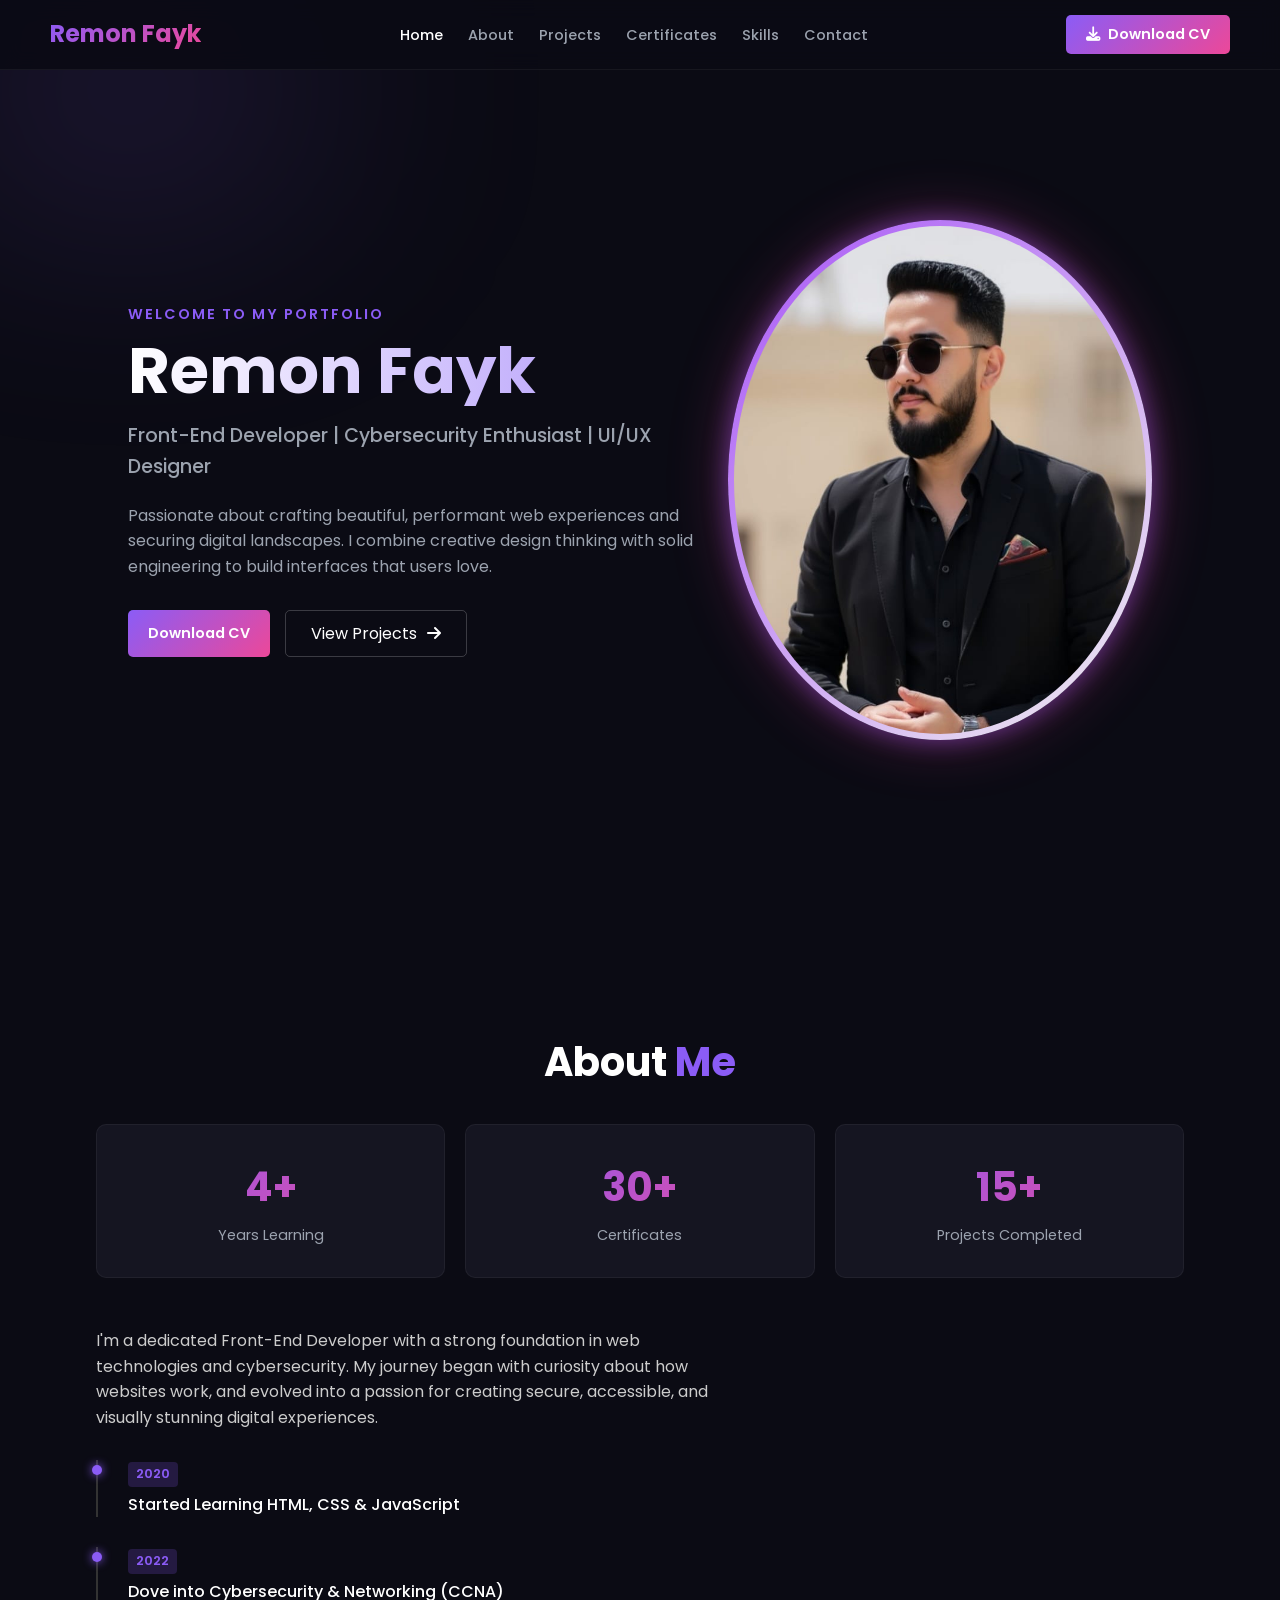
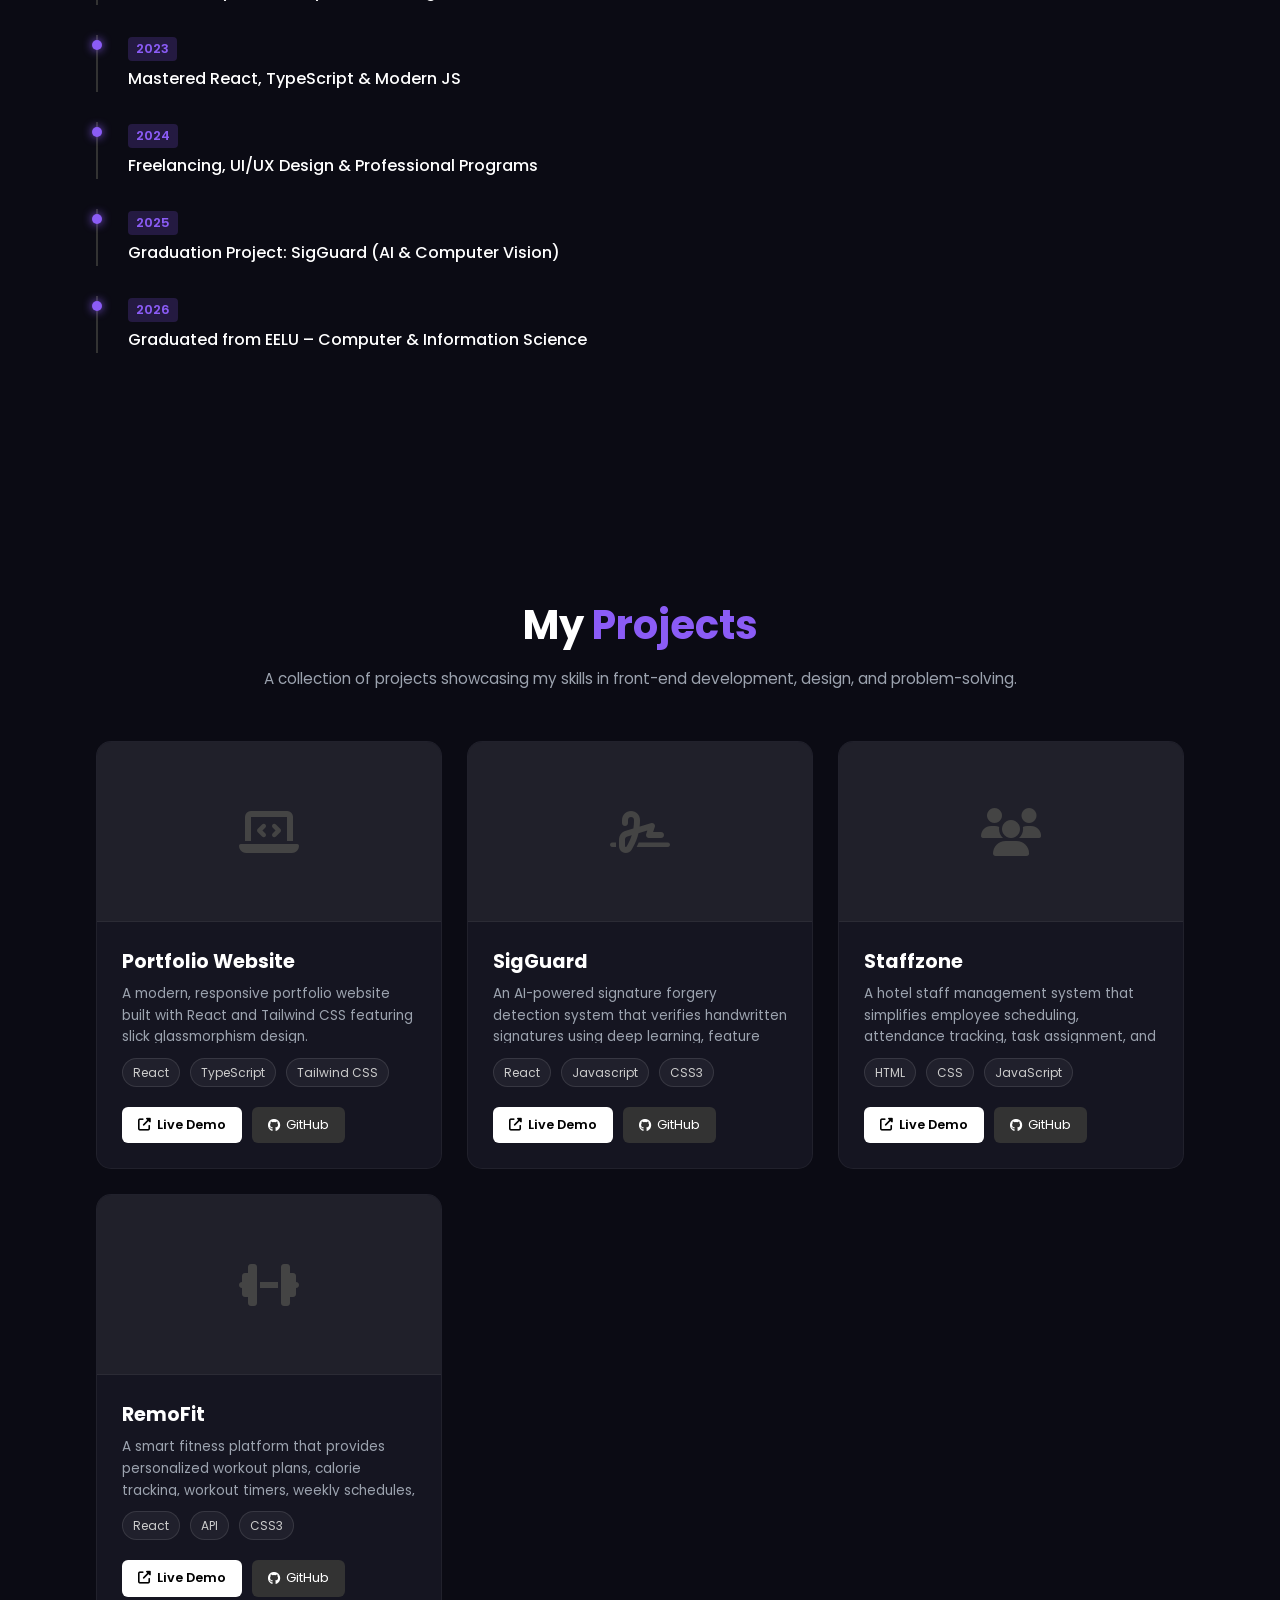
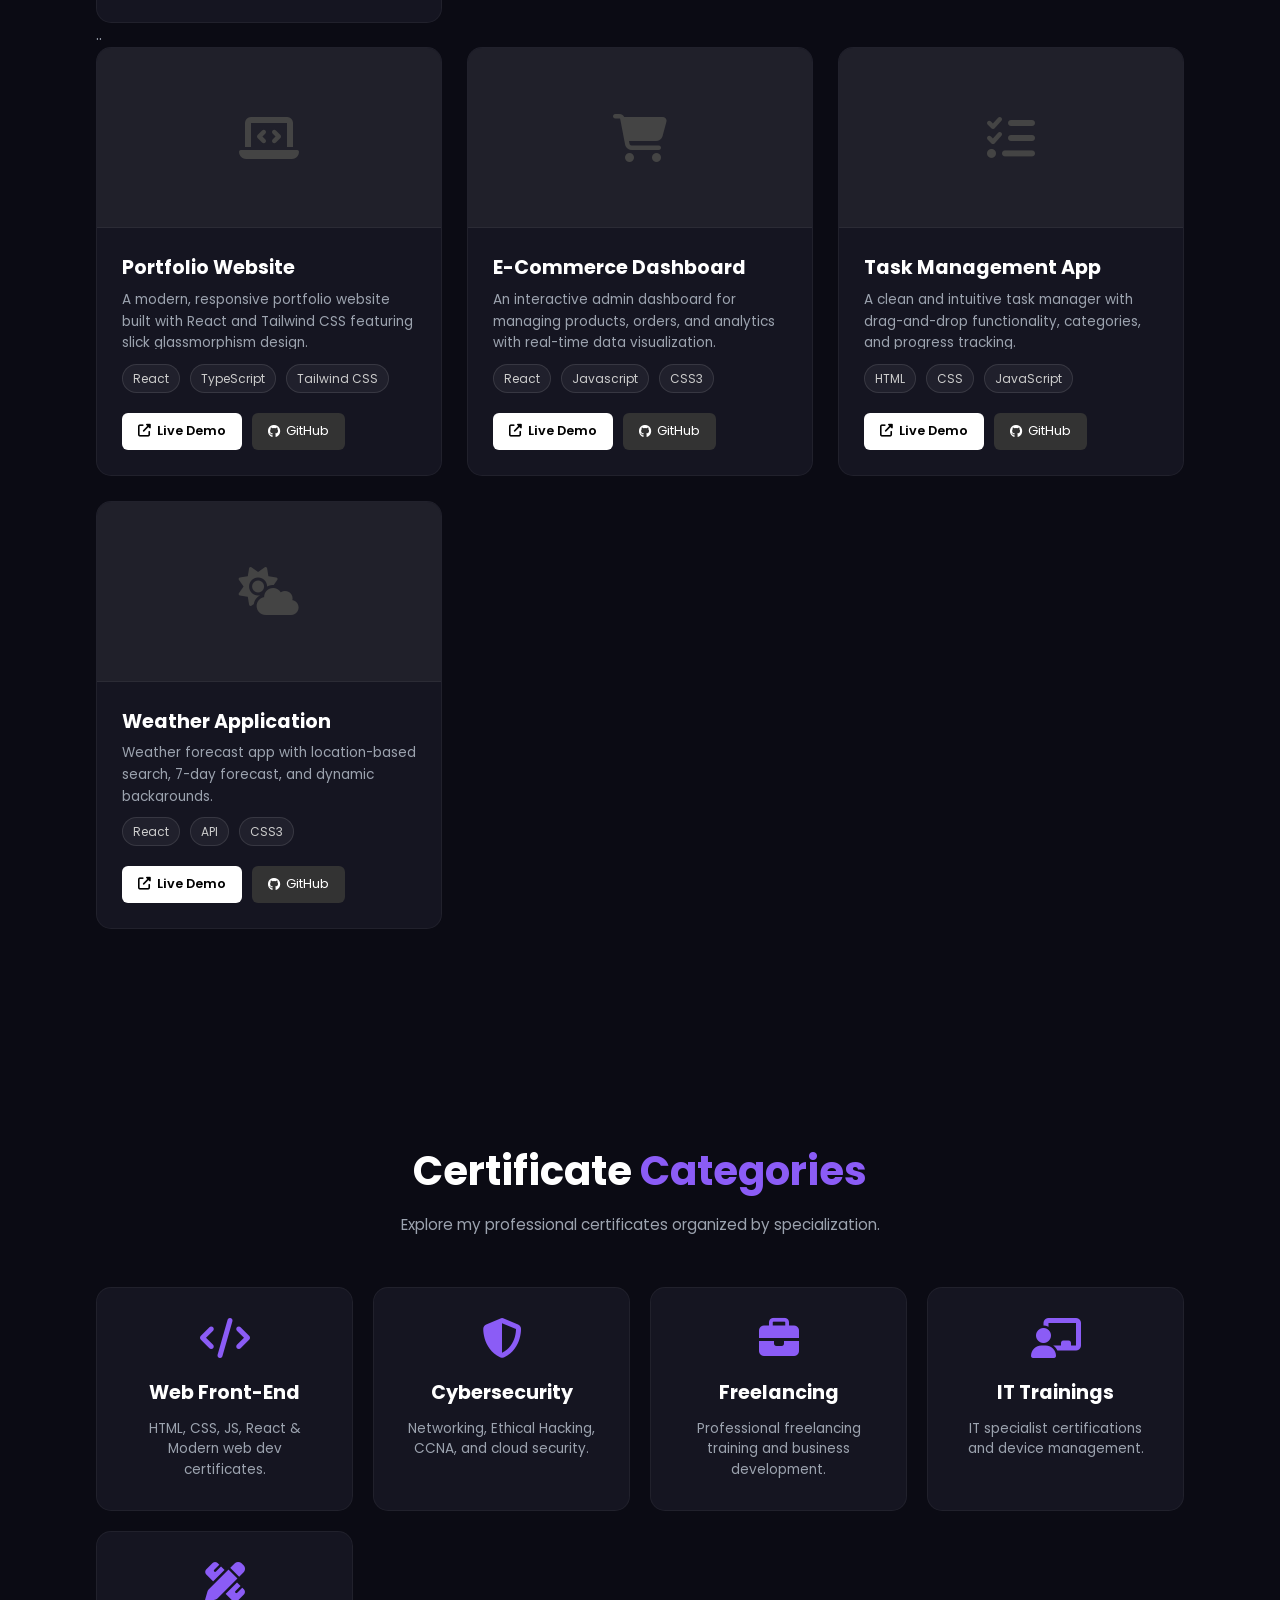
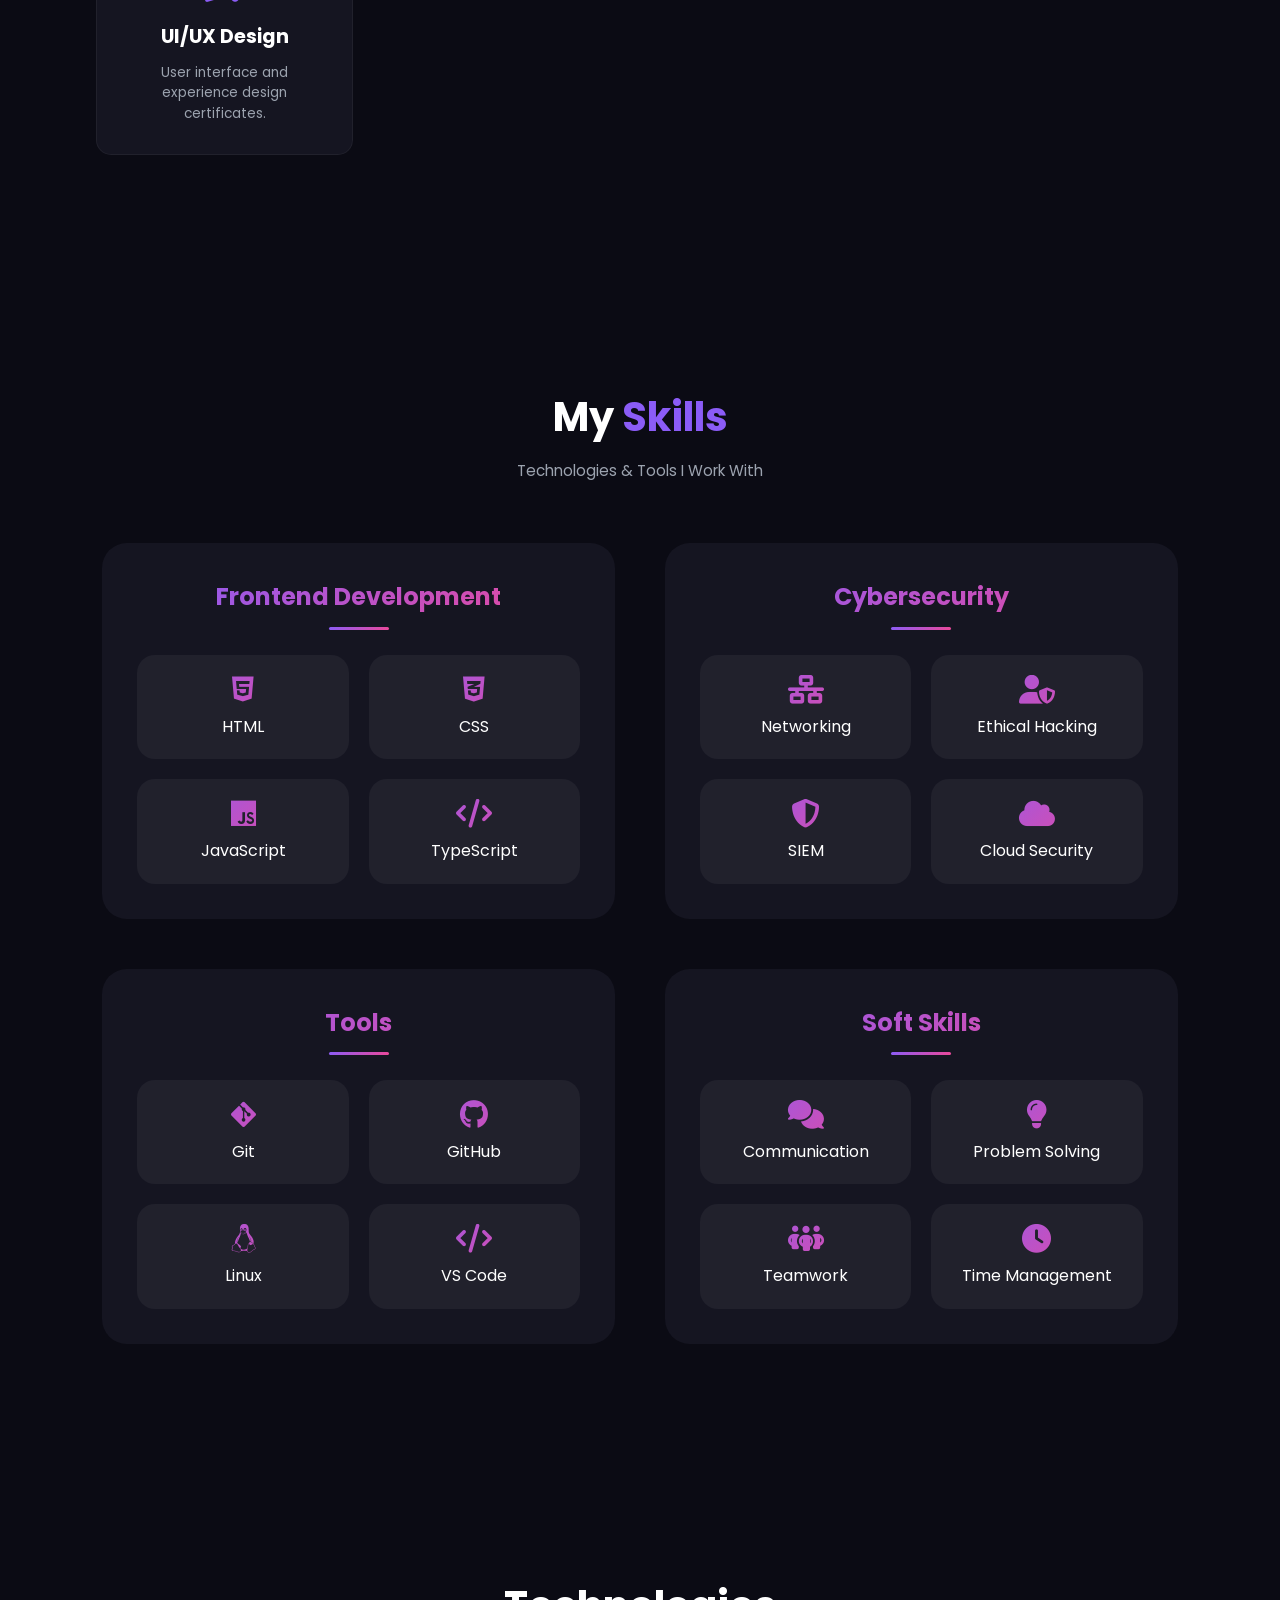
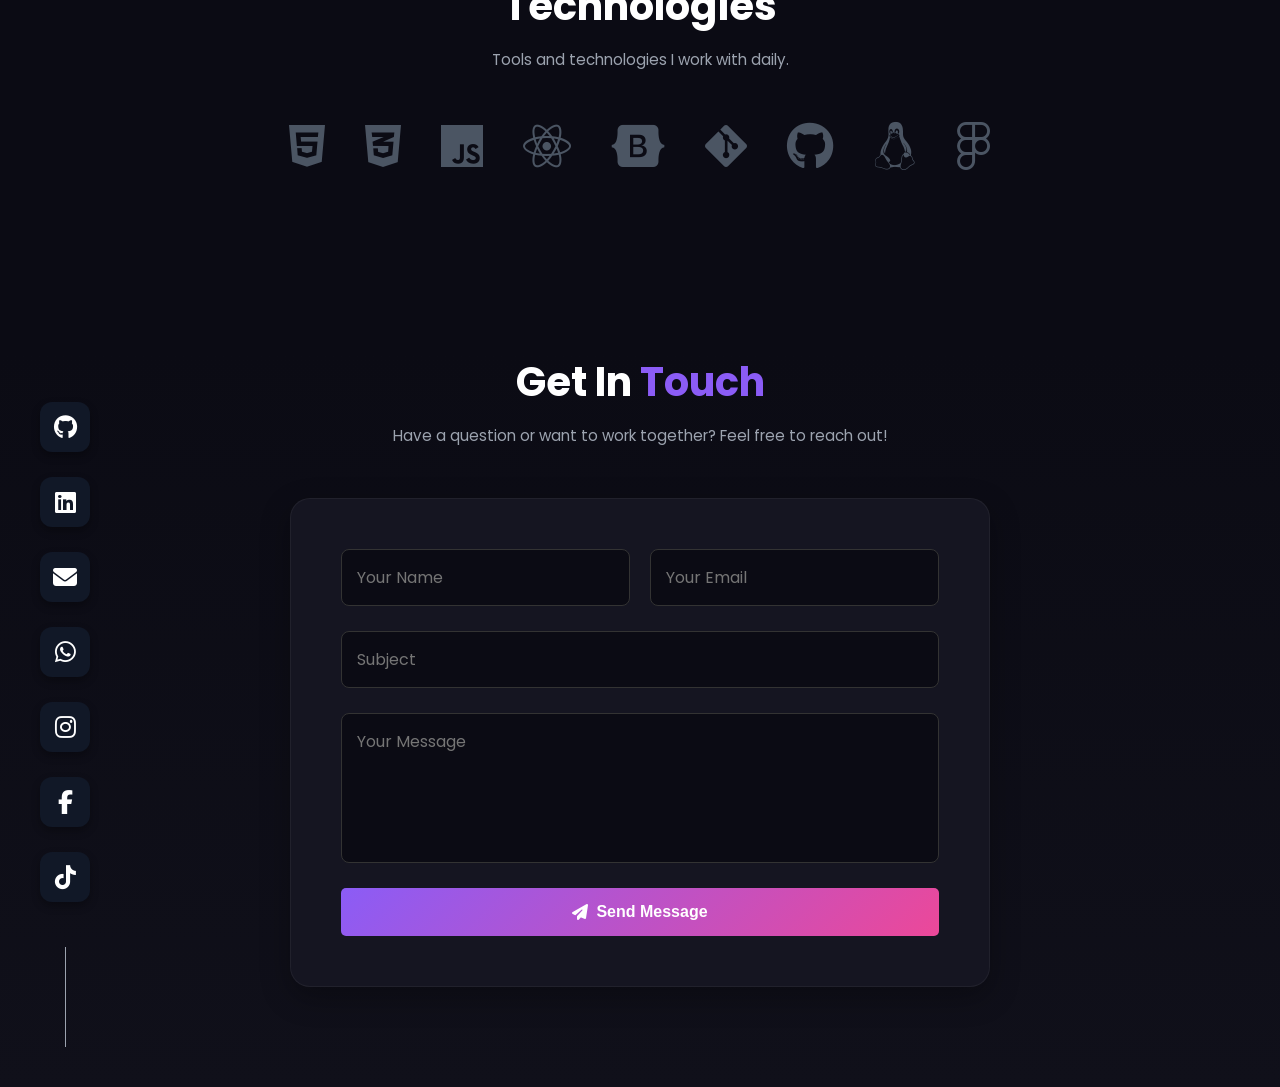
==== index.html @ 2aabcf0f "Initial portfolio" ====
<!DOCTYPE html>
<html lang="en">
<head>
    <meta charset="UTF-8">
    <meta name="viewport" content="width=device-width, initial-scale=1.0">
    <title>Remon's Cinematic Portfolio</title>
    <link rel="stylesheet" href="style.css">
    <link href="https://fonts.googleapis.com/css2?family=Poppins:wght@300;400;600;700&display=swap" rel="stylesheet">
    <link rel="stylesheet" href="https://cdnjs.cloudflare.com/ajax/libs/font-awesome/6.4.0/css/all.min.css">
    <link rel="stylesheet" href="https://cdnjs.cloudflare.com/ajax/libs/font-awesome/6.5.0/css/all.min.css">

</head>
<body>

    <header>
        <a href="index.html" class="logo">Remon Fayk</a>

        <nav>
         <ul>
    <li><a href="#home" class="active">Home</a></li>
    <li><a href="#about">About</a></li>
    <li><a href="#projects">Projects</a></li>
    <li><a href="#certificates">Certificates</a></li> 
    <li><a href="#skills">Skills</a></li>
    <li><a href="#contact">Contact</a></li>
</ul>
        </nav>
        <a href="img/cv.pdf" class="btn-cv"><i class="fas fa-download"></i> Download CV</a>
        <div class="hamburger">
            <i class="fas fa-bars"></i>
        </div>
    </header>



    <section id="home" class="hero">
        <div class="hero-content">
            <div class="hero-subtitle">WELCOME TO MY PORTFOLIO</div>
            <h1>Remon Fayk</h1>
            <div class="hero-roles">Front-End Developer | Cybersecurity Enthusiast | UI/UX Designer</div>
            <p class="hero-desc">Passionate about crafting beautiful, performant web experiences and securing digital landscapes. I combine creative design thinking with solid engineering to build interfaces that users love.</p>
            <div class="hero-buttons">
                <a href="img/cv.pdf" class="btn-cv">Download CV</a>
                <a href="#projects" class="btn-outline">View Projects <i class="fas fa-arrow-right"></i></a>
            </div>
        </div>
        <div class="hero-graphic">
  <img src="img/WhatsApp Image 2025-12-03 at 5.23.10 PM (1).jpeg" alt="Remon Fayk">
</div>

    </section>

    <section id="about" class="container reveal">
        <div class="section-title">
            <h2>About <span>Me</span></h2>
                        <div class="about-stats">
                <div class="stats-row">
                    <div class="stat-box">
                        <h3>4+</h3>
                        <p>Years Learning</p>
                    </div>
                    <div class="stat-box">
                        <h3>30+</h3>
                        <p>Certificates</p>
                    </div>
                    <div class="stat-box">
                        <h3>15+</h3>
                        <p>Projects Completed</p>
                    </div>
                </div>
            </div>
        </div>
        <div class="about-grid">
            <div class="about-text">
                <p class="about-desc">
                    I'm a dedicated Front-End Developer with a strong foundation in web technologies and cybersecurity. My journey began with curiosity about how websites work, and evolved into a passion for creating secure, accessible, and visually stunning digital experiences.
                </p>
<div class="timeline-container">
    <div class="timeline">
        <div class="timeline-item">
            <span class="year">2020</span>
            <h4>Started Learning HTML, CSS & JavaScript</h4>
        </div>
        <div class="timeline-item">
            <span class="year">2022</span>
            <h4>Dove into Cybersecurity & Networking (CCNA)</h4>
        </div>
        <div class="timeline-item">
            <span class="year">2023</span>
            <h4>Mastered React, TypeScript & Modern JS</h4>
        </div>
        <div class="timeline-item">
            <span class="year">2024</span>
            <h4>Freelancing, UI/UX Design & Professional Programs</h4>
        </div>
        <div class="timeline-item">
            <span class="year">2025</span>
            <h4>Graduation Project: SigGuard (AI & Computer Vision)</h4>
        </div>
        <div class="timeline-item">
            <span class="year">2026</span>
            <h4>Graduated from EELU – Computer & Information Science</h4>
        </div>
    </div>
</div>
            </div>

        </div>
    </section>

    <section id="projects" class="container reveal">
        <div class="section-title">
            <h2>My <span>Projects</span></h2>
            <p class="section-subtitle">A collection of projects showcasing my skills in front-end development, design, and problem-solving.</p>
        </div>
        <div class="projects-grid">
            <div class="project-card">
                <div class="project-img"><i class="fas fa-laptop-code"></i></div>
                <div class="project-content">
                    <h3>Portfolio Website</h3>
                    <p>A modern, responsive portfolio website built with React and Tailwind CSS featuring slick glassmorphism design.</p>
                    <div class="project-tags">
                        <span class="tag">React</span>
                        <span class="tag">TypeScript</span>
                        <span class="tag">Tailwind CSS</span>
                    </div>
                    <div class="project-links">
                        <a href="#" class="btn-sm btn-live"><i class="fas fa-external-link-alt"></i> Live Demo</a>
                        <a href="#" class="btn-sm btn-github"><i class="fab fa-github"></i> GitHub</a>
                    </div>
                </div>
            </div>
            <div class="project-card">
                <div class="project-img"><i class="fas fa-signature"></i></div>
                <div class="project-content">
                    <h3>SigGuard</h3>
                    <p>An AI-powered signature forgery detection system that verifies handwritten signatures using deep learning, feature extraction, and similarity matching to detect genuine and forged signatures with high accuracy..</p>
                    <div class="project-tags">
                        <span class="tag">React</span>
                        <span class="tag">Javascript</span>
                        <span class="tag">CSS3</span>
                    </div>
                    <div class="project-links">
                        <a href="#" class="btn-sm btn-live"><i class="fas fa-external-link-alt"></i> Live Demo</a>
                        <a href="#" class="btn-sm btn-github"><i class="fab fa-github"></i> GitHub</a>
                    </div>
                </div>
            </div>
            <div class="project-card">
                <div class="project-img"><i class="fas fa-users"></i></div>
                <div class="project-content">
                    <h3>Staffzone</h3>
                    <p>A hotel staff management system that simplifies employee scheduling, attendance tracking, task assignment, and workforce management through a modern and intuitive interface.</p>
                    <div class="project-tags">
                        <span class="tag">HTML</span>
                        <span class="tag">CSS</span>
                        <span class="tag">JavaScript</span>
                    </div>
                    <div class="project-links">
                        <a href="#" class="btn-sm btn-live"><i class="fas fa-external-link-alt"></i> Live Demo</a>
                        <a href="#" class="btn-sm btn-github"><i class="fab fa-github"></i> GitHub</a>
                    </div>
                </div>
            </div>
            <div class="project-card">
                <div class="project-img"><i class="fas fa-dumbbell"></i></div>
                <div class="project-content">
                    <h3>RemoFit</h3>
                    <p>A smart fitness platform that provides personalized workout plans, calorie tracking, workout timers, weekly schedules, and step-by-step exercise guidance for a healthier lifestyle..</p>
                    <div class="project-tags">
                        <span class="tag">React</span>
                        <span class="tag">API</span>
                        <span class="tag">CSS3</span>
                    </div>
                    <div class="project-links">
                        <a href="#" class="btn-sm btn-live"><i class="fas fa-external-link-alt"></i> Live Demo</a>
                        <a href="#" class="btn-sm btn-github"><i class="fab fa-github"></i> GitHub</a>
                    </div>
                </div>
            </div>
        </div>




        
                    <p class="section-subtitle">..</p>
        </div>
        <div class="projects-grid">
            <div class="project-card">
                <div class="project-img"><i class="fas fa-laptop-code"></i></div>
                <div class="project-content">
                    <h3>Portfolio Website</h3>
                    <p>A modern, responsive portfolio website built with React and Tailwind CSS featuring slick glassmorphism design.</p>
                    <div class="project-tags">
                        <span class="tag">React</span>
                        <span class="tag">TypeScript</span>
                        <span class="tag">Tailwind CSS</span>
                    </div>
                    <div class="project-links">
                        <a href="#" class="btn-sm btn-live"><i class="fas fa-external-link-alt"></i> Live Demo</a>
                        <a href="#" class="btn-sm btn-github"><i class="fab fa-github"></i> GitHub</a>
                    </div>
                </div>
            </div>
            <div class="project-card">
                <div class="project-img"><i class="fas fa-shopping-cart"></i></div>
                <div class="project-content">
                    <h3>E-Commerce Dashboard</h3>
                    <p>An interactive admin dashboard for managing products, orders, and analytics with real-time data visualization.</p>
                    <div class="project-tags">
                        <span class="tag">React</span>
                        <span class="tag">Javascript</span>
                        <span class="tag">CSS3</span>
                    </div>
                    <div class="project-links">
                        <a href="#" class="btn-sm btn-live"><i class="fas fa-external-link-alt"></i> Live Demo</a>
                        <a href="#" class="btn-sm btn-github"><i class="fab fa-github"></i> GitHub</a>
                    </div>
                </div>
            </div>
            <div class="project-card">
                <div class="project-img"><i class="fas fa-tasks"></i></div>
                <div class="project-content">
                    <h3>Task Management App</h3>
                    <p>A clean and intuitive task manager with drag-and-drop functionality, categories, and progress tracking.</p>
                    <div class="project-tags">
                        <span class="tag">HTML</span>
                        <span class="tag">CSS</span>
                        <span class="tag">JavaScript</span>
                    </div>
                    <div class="project-links">
                        <a href="#" class="btn-sm btn-live"><i class="fas fa-external-link-alt"></i> Live Demo</a>
                        <a href="#" class="btn-sm btn-github"><i class="fab fa-github"></i> GitHub</a>
                    </div>
                </div>
            </div>
            <div class="project-card">
                <div class="project-img"><i class="fas fa-cloud-sun"></i></div>
                <div class="project-content">
                    <h3>Weather Application</h3>
                    <p>Weather forecast app with location-based search, 7-day forecast, and dynamic backgrounds.</p>
                    <div class="project-tags">
                        <span class="tag">React</span>
                        <span class="tag">API</span>
                        <span class="tag">CSS3</span>
                    </div>
                    <div class="project-links">
                        <a href="#" class="btn-sm btn-live"><i class="fas fa-external-link-alt"></i> Live Demo</a>
                        <a href="#" class="btn-sm btn-github"><i class="fab fa-github"></i> GitHub</a>
                    </div>
                </div>
            </div>
        </div>
        
    </section>

<section id="certificates" class="container reveal">
    <div class="section-title">
        <h2>Certificate <span>Categories</span></h2>
        <p class="section-subtitle">Explore my professional certificates organized by specialization.</p>
    </div>
    <div class="cert-grid">
        <a href="frontend-track.html" class="cert-card">
            <i class="fas fa-code cert-icon"></i>
            <h4>Web Front-End</h4>
            <p>HTML, CSS, JS, React & Modern web dev certificates.</p>
        </a>

        <a href="cyber-track.html" class="cert-card">
            <i class="fas fa-shield-alt cert-icon"></i>
            <h4>Cybersecurity</h4>
            <p>Networking, Ethical Hacking, CCNA, and cloud security.</p>
        </a>

        <a href="freelancing-track.html" class="cert-card">
            <i class="fas fa-briefcase cert-icon"></i>
            <h4>Freelancing</h4>
            <p>Professional freelancing training and business development.</p>
        </a>

        <a href="it-track.html" class="cert-card">
            <i class="fas fa-chalkboard-teacher cert-icon"></i>
            <h4>IT Trainings</h4>
            <p>IT specialist certifications and device management.</p>
        </a>

        <a href="uiux-track.html" class="cert-card">
            <i class="fas fa-pencil-ruler cert-icon"></i>
            <h4>UI/UX Design</h4>
            <p>User interface and experience design certificates.</p>
        </a>
    </div>
</section>
<section id="skills" class="skills-section">

    <div class="section-title">
        <h2>My <span>Skills</span></h2>
        <p class="section-subtitle">Technologies & Tools I Work With</p>
    </div>

    <div class="skills-wrapper">

        <!-- Frontend -->
        <div class="skill-frame">
            <h3>Frontend Development</h3>
            <div class="skills-grid">
                <div class="skill-card"><i class="fa-brands fa-html5"></i> HTML</div>
                <div class="skill-card"><i class="fa-brands fa-css3-alt"></i> CSS</div>
                <div class="skill-card"><i class="fa-brands fa-js"></i> JavaScript</div>
                <div class="skill-card"><i class="fa-solid fa-code"></i> TypeScript</div>
            </div>
        </div>

        <!-- Cybersecurity -->
        <div class="skill-frame">
            <h3>Cybersecurity</h3>
            <div class="skills-grid">
                <div class="skill-card"><i class="fa-solid fa-network-wired"></i> Networking</div>
                <div class="skill-card"><i class="fa-solid fa-user-shield"></i> Ethical Hacking</div>
                <div class="skill-card"><i class="fa-solid fa-shield-halved"></i> SIEM</div>
                <div class="skill-card"><i class="fa-solid fa-cloud"></i> Cloud Security</div>
            </div>
        </div>

        <!-- Tools -->
        <!-- Tools -->
<div class="skill-frame">
    <h3>Tools</h3>
    <div class="skills-grid">
        <div class="skill-card"><i class="fa-brands fa-git-alt"></i> Git</div>
        <div class="skill-card"><i class="fa-brands fa-github"></i> GitHub</div>
        <div class="skill-card"><i class="fa-brands fa-linux"></i> Linux</div>
        <div class="skill-card"><i class="fa-solid fa-code"></i> VS Code</div>
    </div>
</div>


        <!-- Soft Skills -->
        <!-- Soft Skills -->
<div class="skill-frame">
    <h3>Soft Skills</h3>
    <div class="skills-grid">
        <div class="skill-card"><i class="fa-solid fa-comments"></i> Communication</div>
        <div class="skill-card"><i class="fa-solid fa-lightbulb"></i> Problem Solving</div>
        <div class="skill-card"><i class="fa-solid fa-people-group"></i> Teamwork</div>
        <div class="skill-card"><i class="fa-solid fa-clock"></i> Time Management</div>
    </div>
</div>


    </div>
</section>


    <section class="container reveal">
        <div class="section-title">
            <h2>Technologies</h2>
            <p class="section-subtitle">Tools and technologies I work with daily.</p>
        </div>
        <div class="tech-icons">
            <i class="fab fa-html5"></i>
            <i class="fab fa-css3-alt"></i>
            <i class="fab fa-js"></i>
            <i class="fab fa-react"></i>
            <i class="fab fa-bootstrap"></i>
            <i class="fab fa-git-alt"></i>
            <i class="fab fa-github"></i>
            <i class="fab fa-linux"></i>
            <i class="fab fa-figma"></i>
        </div>
    </section>
<section id="contact" class="contact-section reveal">
    <div class="section-title">
        <h2>Get In <span>Touch</span></h2>
        <p class="section-subtitle">Have a question or want to work together? Feel free to reach out!</p>
    </div>

    <div class="contact-container">
        <!-- Contact Form -->
        <div class="contact-wrapper">
            <form id="contactForm">
                <div class="form-group">
                    <input type="text" class="form-control" placeholder="Your Name" required>
                    <input type="email" class="form-control" placeholder="Your Email" required>
                </div>
                <div class="form-group">
                    <input type="text" class="form-control" placeholder="Subject" required>
                </div>
                <div class="form-group">
                    <textarea class="form-control" placeholder="Your Message" required></textarea>
                </div>
                <button type="submit" class="btn-cv btn-submit">
                    <i class="fas fa-paper-plane"></i> Send Message
                </button>
            </form>
        </div>

        <!-- Social Icons Column -->
        <div class="social-sidebar">
            <a href="https://github.com/faykremon7-tech" class="social-icon" title="GitHub"><i class="fab fa-github"></i></a>
            <a href="https://www.linkedin.com/in/remon-fayk-54a89a254" class="social-icon" title="LinkedIn"><i class="fab fa-linkedin"></i></a>
            <a href="mailto:faykremon7@gmail.com" class="social-icon" title="Gmail"><i class="fas fa-envelope"></i></a>
            <a href="https://wa.me/+201210079733" class="social-icon" title="WhatsApp"><i class="fab fa-whatsapp"></i></a>
            <a href="https://www.instagram.com/remonfayk_16" class="social-icon" title="Instagram"><i class="fab fa-instagram"></i></a>
            <a href="https://www.facebook.com/share/1FX8v3B38g/" class="social-icon" title="Facebook"><i class="fab fa-facebook-f"></i></a>
            <a href="https://www.tiktok.com/@remonfayk7" class="social-icon" title="TikTok"><i class="fab fa-tiktok"></i></a>
        </div>
    </div>
</section>




    <script src="script.js"></script>
</body>
</html>
---- style.css ----
/* --- إعدادات المتغيرات والألوان --- */
:root {
    --bg-color: #0b0b14;
    --card-bg: #151521;
    --primary-color: #8b5cf6; /* بنفسجي فاتح */
    --secondary-color: #ec4899; /* وردي */
    --text-color: #ffffff;
    --text-muted: #9ca3af;
    --gradient: linear-gradient(135deg, var(--primary-color), var(--secondary-color));
}

* {
    margin: 0;
    padding: 0;
    box-sizing: border-box;
    scroll-behavior: smooth;
}

body {
    font-family: 'Poppins', sans-serif;
    background-color: var(--bg-color);
    color: var(--text-color);
    overflow-x: hidden;
    line-height: 1.6;
}

/* خلفية ضبابية جمالية */
body::before {
    content: '';
    position: fixed;
    top: -10%;
    left: -10%;
    width: 40%;
    height: 40%;
    background: radial-gradient(circle, rgba(139, 92, 246, 0.15), transparent);
    filter: blur(100px);
    z-index: -1;
}

/* --- شريط التنقل (Navbar) --- */
header {
    position: fixed;
    top: 0;
    width: 100%;
    background: rgba(11, 11, 20, 0.9);
    backdrop-filter: blur(10px);
    padding: 15px 50px;
    display: flex;
    justify-content: space-between;
    align-items: center;
    z-index: 1000;
    border-bottom: 1px solid rgba(255,255,255,0.05);
}

.logo {
    font-size: 1.5rem;
    font-weight: 700;
    background: var(--gradient);
    -webkit-background-clip: text; /* لمتصفحات Chrome و Safari */
    background-clip: text;         /* النسخة القياسية اللي بتبسط VS Code */
    -webkit-text-fill-color: transparent;
    cursor: pointer;
    text-decoration: none;
}

nav ul {
    display: flex;
    list-style: none;
    gap: 25px;
}

nav ul li a {
    text-decoration: none;
    color: var(--text-muted);
    font-size: 0.9rem;
    transition: 0.3s;
    font-weight: 500;
}

nav ul li a:hover, nav ul li a.active {
    color: var(--text-color);
}

.btn-cv {
    background: var(--gradient);
    color: white;
    padding: 8px 20px;
    border-radius: 5px;
    text-decoration: none;
    font-weight: 600;
    font-size: 0.9rem;
    display: flex;
    align-items: center;
    gap: 8px;
    border: none;
    cursor: pointer;
    transition: transform 0.2s, box-shadow 0.3s;
}

.btn-cv:hover {
    transform: scale(1.05);
    box-shadow: 0 0 15px rgba(139, 92, 246, 0.4);
}

.hamburger {
    display: none;
    font-size: 1.5rem;
    cursor: pointer;
}

/* --- القسم الرئيسي (Hero) --- */
.hero {
    height: 100vh;
    display: flex;
    align-items: center;
    justify-content: space-between;
    padding: 0 10%;
    position: relative;
    padding-top: 60px;
}

.hero-content {
    max-width: 600px;
    z-index: 2;
}

.hero-subtitle {
    color: var(--primary-color);
    font-weight: 600;
    letter-spacing: 2px;
    font-size: 0.9rem;
    margin-bottom: 10px;
}

.hero h1 {
    font-size: 4rem;
    line-height: 1.1;
    margin-bottom: 15px;
    background: linear-gradient(to right, #fff, #a78bfa);
    -webkit-background-clip: text; /* لمتصفحات Chrome/Safari */
    background-clip: text;         /* النسخة اللي VS Code بيحبها */
    -webkit-text-fill-color: transparent;
}

.hero-roles {
    font-size: 1.2rem;
    color: var(--text-muted);
    margin-bottom: 20px;
    font-weight: 500;
}

.hero-desc {
    color: var(--text-muted);
    margin-bottom: 30px;
    font-size: 1rem;
}

.hero-buttons {
    display: flex;
    gap: 15px;
}

.btn-outline {
    background: transparent;
    border: 1px solid rgba(255,255,255,0.2);
    color: white;
    padding: 10px 25px;
    border-radius: 5px;
    text-decoration: none;
    transition: 0.3s;
    display: flex;
    align-items: center;
    gap: 10px;
}

.btn-outline:hover {
    background: rgba(255,255,255,0.05);
    border-color: white;
}

.hero-graphic {
  width: 520px;
  height: 520px;
  border-radius: 50%;
  position: relative;
  overflow: hidden;
  padding: 6px;
  background: linear-gradient(135deg, #a855f7, #f0f0f0);
  box-shadow: 
    0 0 25px rgba(168, 85, 247, 0.5),
    0 0 60px rgba(236, 72, 153, 0.3);
  transition: 0.5s ease;
}

/* الصورة نفسها */
.hero-graphic img {
  width: 100%;
  height: 100%;
  object-fit: cover;
  border-radius: 50%;
  display: block;
}

/* تأثير hover */
.hero-graphic:hover {
  transform: scale(1.05);
  box-shadow: 
    0 0 40px rgba(168, 85, 247, 0.8),
    0 0 80px rgba(236, 151, 72, 0.5);
}

/* --- العناوين العامة للأقسام --- */
.section-title {
    text-align: center;
    margin-bottom: 50px;
    margin-top: 50px;
}

.section-title h2 {
    font-size: 2.5rem;
    margin-bottom: 10px;
}

.section-title h2 span {
    color: var(--primary-color);
}

.section-subtitle {
    color: var(--text-muted);
    font-size: 0.95rem;
}

.container {
    width: 85%;
    margin: 0 auto;
    padding: 80px 0;
}

/* --- قسم About Me --- */
.about-grid {
    display: grid;
    grid-template-columns: 1.5fr 1fr;
    gap: 50px;
}

.about-desc {
    color: #ccc; 
    margin-bottom: 30px;
}

.timeline-item {
    position: relative;
    padding-left: 30px;
    margin-bottom: 30px;
    border-left: 2px solid #333;
}

.timeline-item::before {
    content: '';
    position: absolute;
    left: -6px;
    top: 5px;
    width: 10px;
    height: 10px;
    background: var(--primary-color);
    border-radius: 50%;
    box-shadow: 0 0 10px var(--primary-color);
}

.year {
    background: rgba(139, 92, 246, 0.2);
    color: var(--primary-color);
    padding: 2px 8px;
    border-radius: 4px;
    font-size: 0.8rem;
    display: inline-block;
    margin-bottom: 5px;
    font-weight: 600;
}

.timeline-item h4 {
    font-weight: 500;
}

.stats-row {
    display: flex;
    flex-wrap: wrap;
    gap: 20px;
    margin-top: 30px;
}

.stat-box {
    background: var(--card-bg);
    padding: 30px 20px;
    border-radius: 10px;
    text-align: center;
    flex: 1;
    min-width: 120px;
    border: 1px solid rgba(255,255,255,0.05);
    transition: transform 0.3s;
}

.stat-box:hover {
    transform: translateY(-5px);
    border-color: rgba(139, 92, 246, 0.3);
}

.stat-box h3 {
    font-size: 2.5rem;
    background: var(--gradient);
    -webkit-background-clip: text; /* لمتصفحات كروم وسافاري */
    background-clip: text;         /* النسخة القياسية لرضا VS Code */
    -webkit-text-fill-color: transparent;
    margin-bottom: 5px;
}

.stat-box p {
    color: var(--text-muted);
    font-size: 0.9rem;
}

/* --- قسم المشاريع (Projects) --- */
.projects-grid {
    display: grid;
    grid-template-columns: repeat(auto-fit, minmax(300px, 1fr));
    gap: 25px;
}

.project-card {
    background: var(--card-bg);
    border-radius: 15px;
    overflow: hidden;
    border: 1px solid rgba(255,255,255,0.05);
    transition: transform 0.3s, border-color 0.3s;
}

.project-card:hover {
    transform: translateY(-10px);
    border-color: var(--primary-color);
}

.project-img {
    height: 180px;
    background-color: #20202a;
    display: flex;
    align-items: center;
    justify-content: center;
    color: #444;
    font-size: 3rem;
    border-bottom: 1px solid rgba(255,255,255,0.05);
}

.project-content {
    padding: 25px;
}

.project-content h3 {
    font-size: 1.2rem;
    margin-bottom: 5px;
}

.project-content p {
    font-size: 0.85rem;
    color: var(--text-muted);
    margin-bottom: 15px;
    height: 60px; /* متوحد ارتفاع الكروت */
    overflow: hidden;
}

.project-tags {
    display: flex;
    gap: 10px;
    margin-bottom: 20px;
    flex-wrap: wrap;
}

.tag {
    font-size: 0.75rem;
    padding: 4px 10px;
    background: rgba(255,255,255,0.05);
    border-radius: 20px;
    color: #ccc;
    border: 1px solid rgba(255,255,255,0.1);
}

.project-links {
    display: flex;
    gap: 10px;
}

.btn-sm {
    padding: 8px 16px;
    font-size: 0.8rem;
    border-radius: 6px;
    text-decoration: none;
    display: flex;
    align-items: center;
    gap: 6px;
    transition: 0.3s;
}

.btn-live {
    background: white;
    color: black;
    font-weight: 600;
}

.btn-live:hover {
    background: #e2e2e2;
}

.btn-github {
    background: #333;
    color: white;
}

.btn-github:hover {
    background: #444;
}

/* --- قسم الشهادات (Certificates) --- */
.cert-grid {
    display: grid;
    grid-template-columns: repeat(auto-fit, minmax(220px, 1fr));
    gap: 20px;
}

.cert-card {
    background: var(--card-bg);
    padding: 30px;
    border-radius: 15px;
    text-align: center;
    border: 1px solid rgba(255,255,255,0.05);
    transition: 0.3s;
}

.cert-card:hover {
    background: #1a1a29;
    transform: translateY(-5px);
}

.cert-icon {
    font-size: 2.5rem;
    color: var(--primary-color);
    margin-bottom: 20px;
}

.cert-card h4 {
    margin-bottom: 10px;
}

.cert-card p {
    font-size: 0.85rem;
    color: var(--text-muted);
}

/* --- قسم المهارات (Skills) --- */
.skills-container {
    display: grid;
    grid-template-columns: 1fr 1fr;
    gap: 60px;
}

.skill-group h3 {
    margin-bottom: 25px;
    border-bottom: 2px solid var(--primary-color);
    display: inline-block;
    padding-bottom: 5px;
}

.second-group {
    margin-top: 40px;
}

.skill-item {
    margin-bottom: 20px;
}

.skill-info {
    display: flex;
    justify-content: space-between;
    margin-bottom: 8px;
    font-size: 0.95rem;
    font-weight: 500;
}

.progress-bar {
    width: 100%;
    height: 8px;
    background: #2a2a35;
    border-radius: 4px;
    overflow: hidden;
}

.progress {
    height: 100%;
    background: var(--gradient);
    border-radius: 4px;
    position: relative;
}

/* --- التقنيات (Technologies) --- */
.tech-icons {
    display: flex;
    justify-content: center;
    gap: 40px;
    flex-wrap: wrap;
    font-size: 3rem;
    color: #4b5563;
    margin: 50px 0;
}

.tech-icons i {
    transition: 0.3s;
    cursor: default;
}

.tech-icons i:hover {
    color: var(--primary-color);
    transform: scale(1.2);
    text-shadow: 0 0 20px rgba(139, 92, 246, 0.5);
}

/* --- اتصل بي (Contact) --- */
.contact-section {
    background: linear-gradient(to top, #10101a, var(--bg-color));
    padding-bottom: 100px;
}

.contact-wrapper {
    max-width: 700px;
    margin: 0 auto;
    background: var(--card-bg);
    padding: 50px;
    border-radius: 20px;
    border: 1px solid rgba(255,255,255,0.05);
    box-shadow: 0 10px 30px rgba(0,0,0,0.3);
}

.form-group {
    margin-bottom: 25px;
    display: flex;
    gap: 20px;
}

.form-control {
    width: 100%;
    padding: 15px;
    background: #0b0b14;
    border: 1px solid #333;
    border-radius: 8px;
    color: white;
    font-family: inherit;
    font-size: 1rem;
    transition: 0.3s;
}

.form-control:focus {
    outline: none;
    border-color: var(--primary-color);
    box-shadow: 0 0 0 2px rgba(139, 92, 246, 0.2);
}

textarea.form-control {
    resize: none;
    height: 150px;
}

.btn-submit {
    width: 100%;
    justify-content: center;
    padding: 15px;
    font-size: 1rem;
}

.social-sidebar {
    position: fixed;
    left: 40px;
    bottom: 0;
    display: flex;
    flex-direction: column;
    gap: 20px;
    padding-bottom: 40px;
    z-index: 100;
}

.social-sidebar::after {
    content: '';
    width: 1px;
    height: 100px;
    background: var(--text-muted);
    margin: 0 auto;
    display: block;
    margin-top: 20px;
}

.social-icon {
    color: var(--text-muted);
    font-size: 1.4rem;
    transition: 0.3s;
}

.social-icon:hover {
    color: var(--primary-color);
    transform: translateY(-3px);
}

footer {
    text-align: center;
    padding: 30px;
    color: #666;
    border-top: 1px solid rgba(255,255,255,0.05);
    background: #0b0b14;
    font-size: 0.9rem;
}

/* Animations */
.reveal {
    opacity: 0;
    transform: translateY(30px);
    transition: all 0.8s ease;
}

.reveal.active {
    opacity: 1;
    transform: translateY(0);
}

/* Responsive */
@media (max-width: 992px) {
    .hero h1 { font-size: 3rem; }
    .about-grid { grid-template-columns: 1fr; }
    .skills-container { grid-template-columns: 1fr; gap: 30px; }
}

@media (max-width: 768px) {
    header { padding: 15px 20px; }
    nav ul { display: none; } /* هنا يمكن إضافة كود لفتح القائمة الجانبية */
    .hamburger { display: block; }
    
    .hero { 
        flex-direction: column; 
        text-align: center; 
        justify-content: center;
        padding-top: 0;
    }
    .hero-content { margin-top: 50px; }
    .hero-buttons { justify-content: center; }
    .hero-graphic { display: none; }
    
    .form-group { flex-direction: column; gap: 15px; }
    .social-sidebar { display: none; }
    .container { width: 90%; }
}




.cert-grid {
    display: grid;
    grid-template-columns: repeat(auto-fit, minmax(220px, 1fr));
    gap: 20px;
}

/* الكارت يرجع لشغله القديم بس مع خاصية الرابط */
.cert-card {
    background: var(--card-bg);
    padding: 30px;
    border-radius: 15px;
    text-align: center;
    border: 1px solid rgba(255,255,255,0.05);
    transition: 0.3s;
    text-decoration: none; /* شيل الخط اللي تحت الكلام */
    display: flex; /* لضمان ترتيب العناصر داخله */
    flex-direction: column;
    align-items: center;
    cursor: pointer;
}

.cert-card:hover {
    background: #1a1a29;
    transform: translateY(-5px);
    border-color: var(--primary-color);
}

.cert-icon {
    font-size: 2.5rem;
    color: var(--primary-color);
    margin-bottom: 20px;
    transition: 0.3s;
}

.cert-card h4 {
    margin-bottom: 10px;
    color: #fff; /* لون العنوان أبيض */
    font-size: 1.2rem;
}

.cert-card p {
    font-size: 0.85rem;
    color: var(--text-muted); /* لون الوصف رمادي باهت */
    line-height: 1.5;
}

/* لمنع أي تلوين تلقائي من المتصفح للروابط */
.cert-card, .cert-card:visited, .cert-card:active {
    color: inherit;
}

/* --- Web Track Specific Style --- */

/* خلفية الصفحات لجميع التراكات */
.track-body {
    background-color: #08080c !important;
    color: #ffffff;
    margin: 0;
    font-family: 'Inter', sans-serif;
}

/* الهيدر: توهج علوي */
.track-header {
    padding: 2px 0 2px;
    text-align: center;
    background: radial-gradient(circle at top, rgba(139, 92, 246, 0.1) 0%, transparent 60%);
    position: relative;
}

/* زر الرجوع */
.back-btn {
    display: inline-flex;
    align-items: center;
    gap: 8px;
    color: #8b5cf6;
    text-decoration: none;
    font-weight: 500;
    transition: 0.3s;
    margin-bottom: 20px;
}

.back-btn:hover { color: #d946ef; transform: translateX(-5px); }

/* تأثير التدرج للنص */
.neon-text {
    background: linear-gradient(90deg, #8b5cf6, #d946ef);
    -webkit-background-clip: text;
    background-clip: text;
    -webkit-text-fill-color: transparent;
    font-weight: 800;
}

/* شبكة الكروت */
.track-grid {
    display: grid;
    grid-template-columns: repeat(auto-fit, minmax(320px, 1fr));
    gap: 30px;
    max-width: 1200px;
    /* التعديل هنا: غيرنا الصفر لـ 80px عشان نبعد عن الهيدر */
    margin: 80px auto 50px auto; 
    padding: 20px;
    /* إضافة عشان نضمن إن مفيش حاجة تطلع فوق الهيدر */
    position: relative;
    z-index: 1;
}

/* تصميم الكارت - ضفنا تحسين بسيط للحدود */
.track-card {
    background: #111118;
    border: 1px solid rgba(255, 255, 255, 0.08); /* زودة الشفافية شوية عشان تبان */
    border-radius: 16px;
    overflow: hidden;
    transition: all 0.4s cubic-bezier(0.175, 0.885, 0.32, 1.275);
    display: flex;
    flex-direction: column;
    height: 100%; /* عشان كل الكروت تبقى طول واحد */
}

/* حركة إضافية عشان تحس بالفرق لما تلمس الكارت */
.track-card:hover {
    transform: translateY(-10px);
    border-color: #8b5cf6;
    box-shadow: 0 20px 40px rgba(0, 0, 0, 0.4);
}

.track-card-img {
    width: 100%;
    height: 190px;
    background: #000;
    display: flex;
    align-items: center;
    justify-content: center;
}

.track-card-img img {
    max-width: 100%;
    max-height: 100%;
    object-fit: contain;
    padding: 15px;
}

.track-card-content {
    padding: 20px;
    flex-grow: 1;
    display: flex;
    flex-direction: column;
}

.track-card-content h3 {
    font-size: 1.15rem;
    margin: 0 0 10px 0;
    color: #f3f4f6;
    line-height: 1.4;
}

.track-card-issuer {
    display: flex;
    align-items: center;
    gap: 8px;
    font-size: 0.85rem;
    color: #9ca3af;
    margin-top: auto;
    padding-top: 15px;
}

.track-card-issuer i { color: #8b5cf6; }

/* زر المعاينة */
.track-view-btn {
    margin-top: 20px;
    padding: 12px;
    background: #1a1a24;
    border: 1px solid #2d2d3d;
    border-radius: 10px;
    color: #fff;
    text-decoration: none;
    text-align: center;
    font-weight: 600;
    font-size: 0.85rem;
    transition: 0.3s;
}

.track-view-btn:hover {
    background: linear-gradient(90deg, #8b5cf6, #d946ef);
    border-color: transparent;
}



/* Social icons column */
.social-sidebar {
    display: flex;
    flex-direction: column;
    gap: 25px;
    align-self: flex-start;
}

/* Each social icon as square box */
.social-sidebar .social-icon {
    display: flex;
    align-items: center;
    justify-content: center;
    width: 50px;
    height: 50px;
    background-color: #111827;
    color: #fff;
    font-size: 24px;
    text-decoration: none;
    border-radius: 12px;
    transition: all 0.3s ease;
    box-shadow: 0 4px 8px rgba(0,0,0,0.3);
}

.social-sidebar .social-icon:hover {
    transform: scale(1.2);
    color: #fff;
}

/* Colors per site on hover */
.social-sidebar .social-icon[title="GitHub"]:hover { background-color: #333; }
.social-sidebar .social-icon[title="LinkedIn"]:hover { background-color: #0077b5; }
.social-sidebar .social-icon[title="Gmail"]:hover { background-color: #ea4335; }
.social-sidebar .social-icon[title="WhatsApp"]:hover { background-color: #25d366; }
.social-sidebar .social-icon[title="Instagram"]:hover { background-color: #e1306c; }
.social-sidebar .social-icon[title="Facebook"]:hover { background-color: #1877f2; }
.social-sidebar .social-icon[title="TikTok"]:hover { background-color: #010101; }

/* Responsive for small screens */
@media (max-width: 900px) {
    .contact-container {
        flex-direction: column;
        align-items: center;
        gap: 30px;
    }

    .social-sidebar {
        flex-direction: row;
        gap: 15px;
        justify-content: center;
    }
}


/* ===== Skills Section ===== */

.skills-section {
    padding: 100px 8%;
    background: var(--bg-color);
    color: var(--text-color);
}

.skills-wrapper {
    display: grid;
    grid-template-columns: repeat(2, 1fr);
    gap: 50px;
    margin-top: 60px;
}

@media (max-width: 992px) {
    .skills-wrapper {
        grid-template-columns: 1fr;
    }
}

/* Frame */
.skill-frame {
    background: var(--card-bg);
    border-radius: 25px;
    padding: 35px;
    transition: 0.4s ease;
    position: relative;
}

.skill-frame:hover {
    transform: translateY(-8px);
    box-shadow: 0 0 40px rgba(139, 92, 246, 0.25);
}

/* Title */
.skill-frame h3 {
    text-align: center;
    font-size: 1.5rem;
    margin-bottom: 15px;
    background: var(--gradient);
    background-clip: text;
    -webkit-background-clip: text;
    color: transparent;
    -webkit-text-fill-color: transparent;
}


/* Gradient line */
.skill-frame h3::after {
    content: "";
    display: block;
    width: 60px;
    height: 3px;
    margin: 10px auto 25px;
    background: var(--gradient);
    border-radius: 10px;
}

/* Grid inside frame */
.skills-grid {
    display: grid;
    grid-template-columns: repeat(2, 1fr);
    gap: 20px;
}

/* Skill Box */
.skill-card {
    background: rgba(255,255,255,0.05);
    border-radius: 18px;
    padding: 20px 10px;
    text-align: center;
    transition: 0.3s ease;
    cursor: pointer;
}

.skill-card i {
    font-size: 1.8rem;
    margin-bottom: 10px;
    display: block;

    background: var(--gradient);
    background-clip: text;
    -webkit-background-clip: text;

    color: transparent;
    -webkit-text-fill-color: transparent;
}


.skill-card:hover {
    background: var(--gradient);
    transform: translateY(-5px);
}

.skill-card:hover i {
    -webkit-text-fill-color: #fff;
}

.skill-card:hover {
    color: #fff;
}
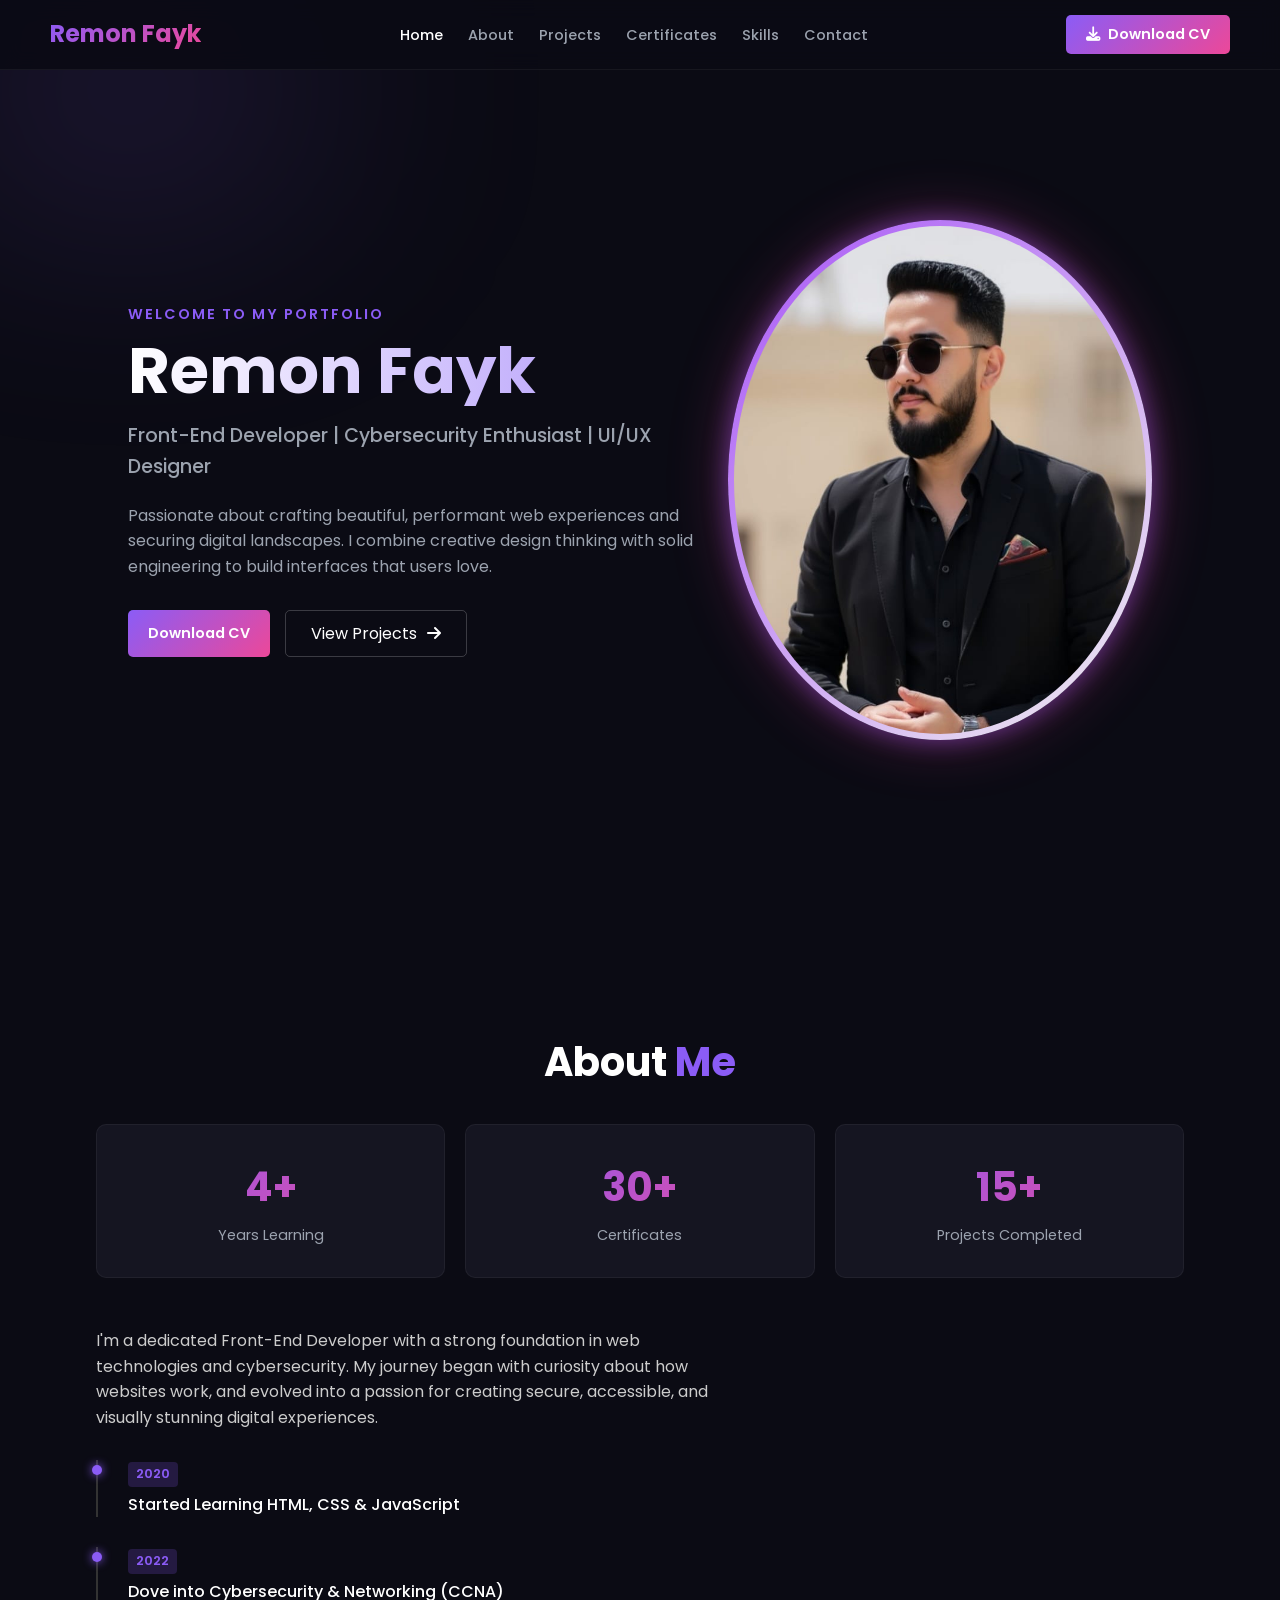
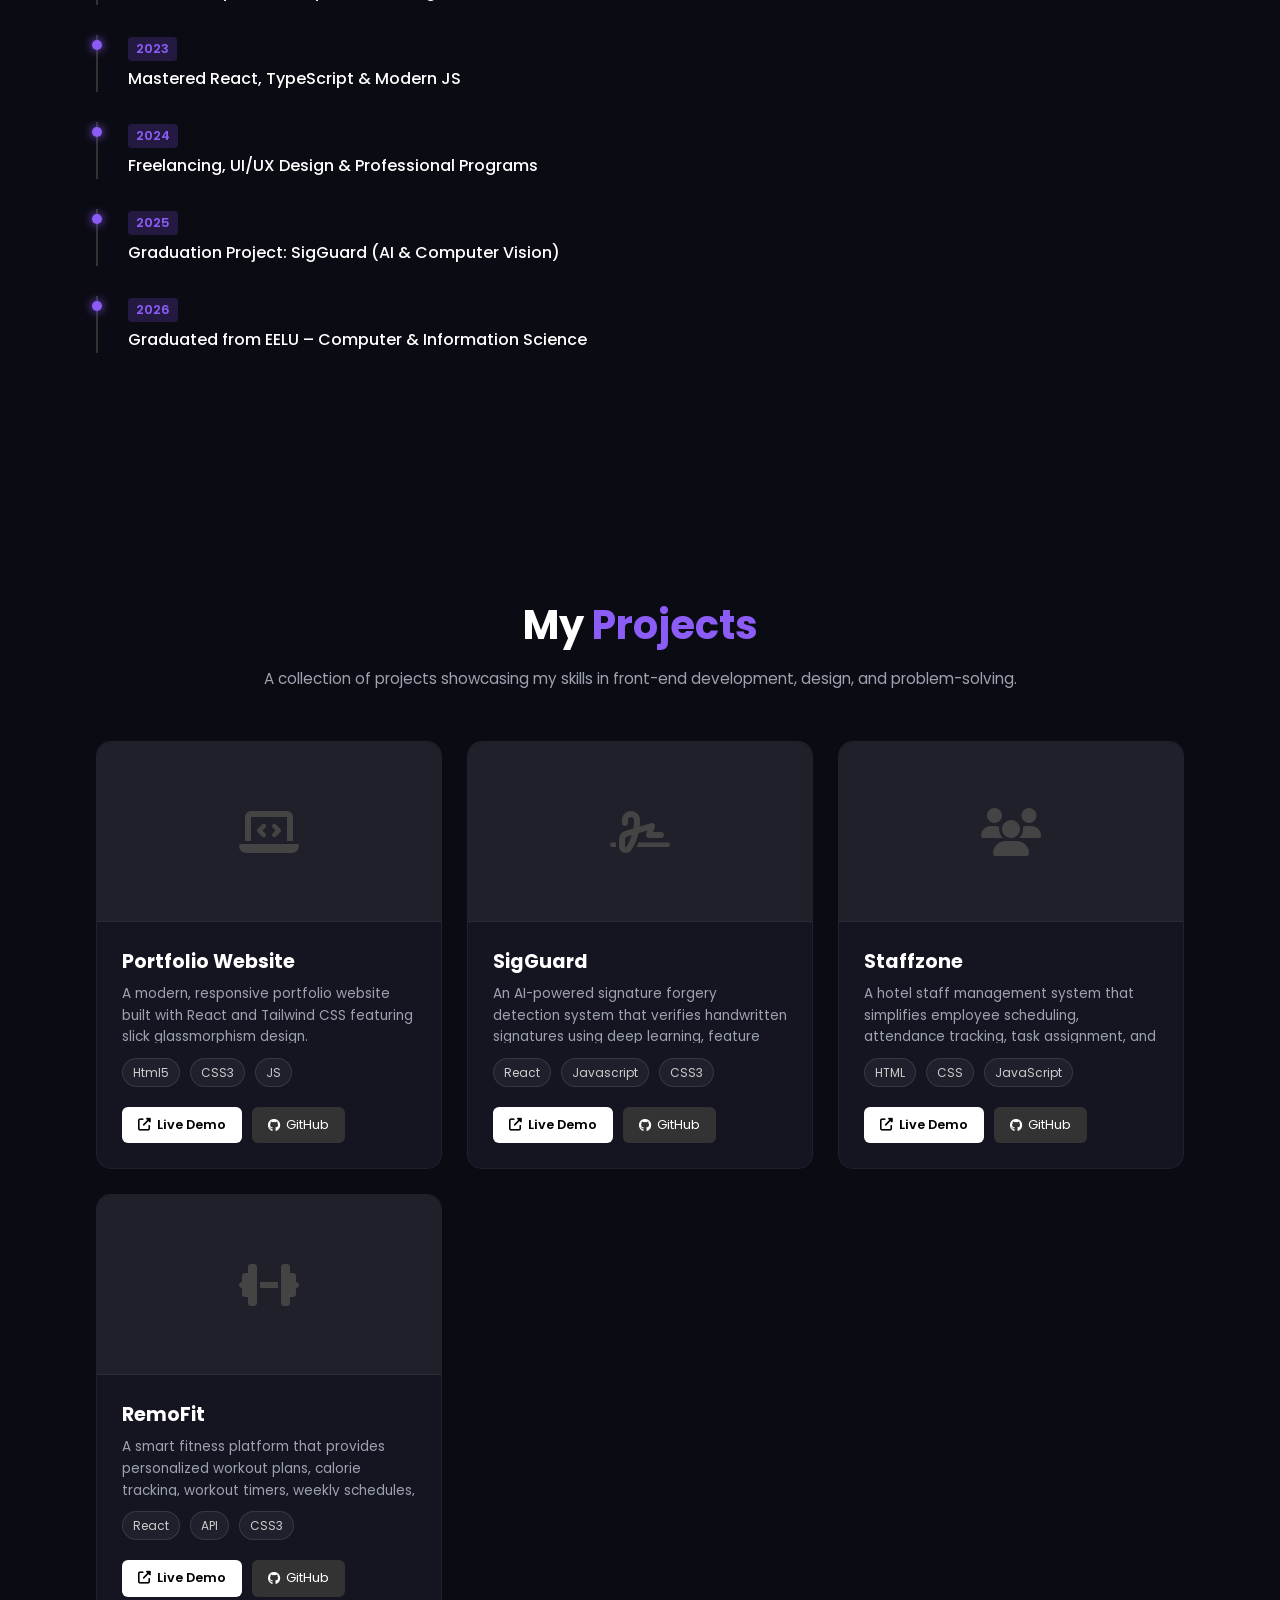
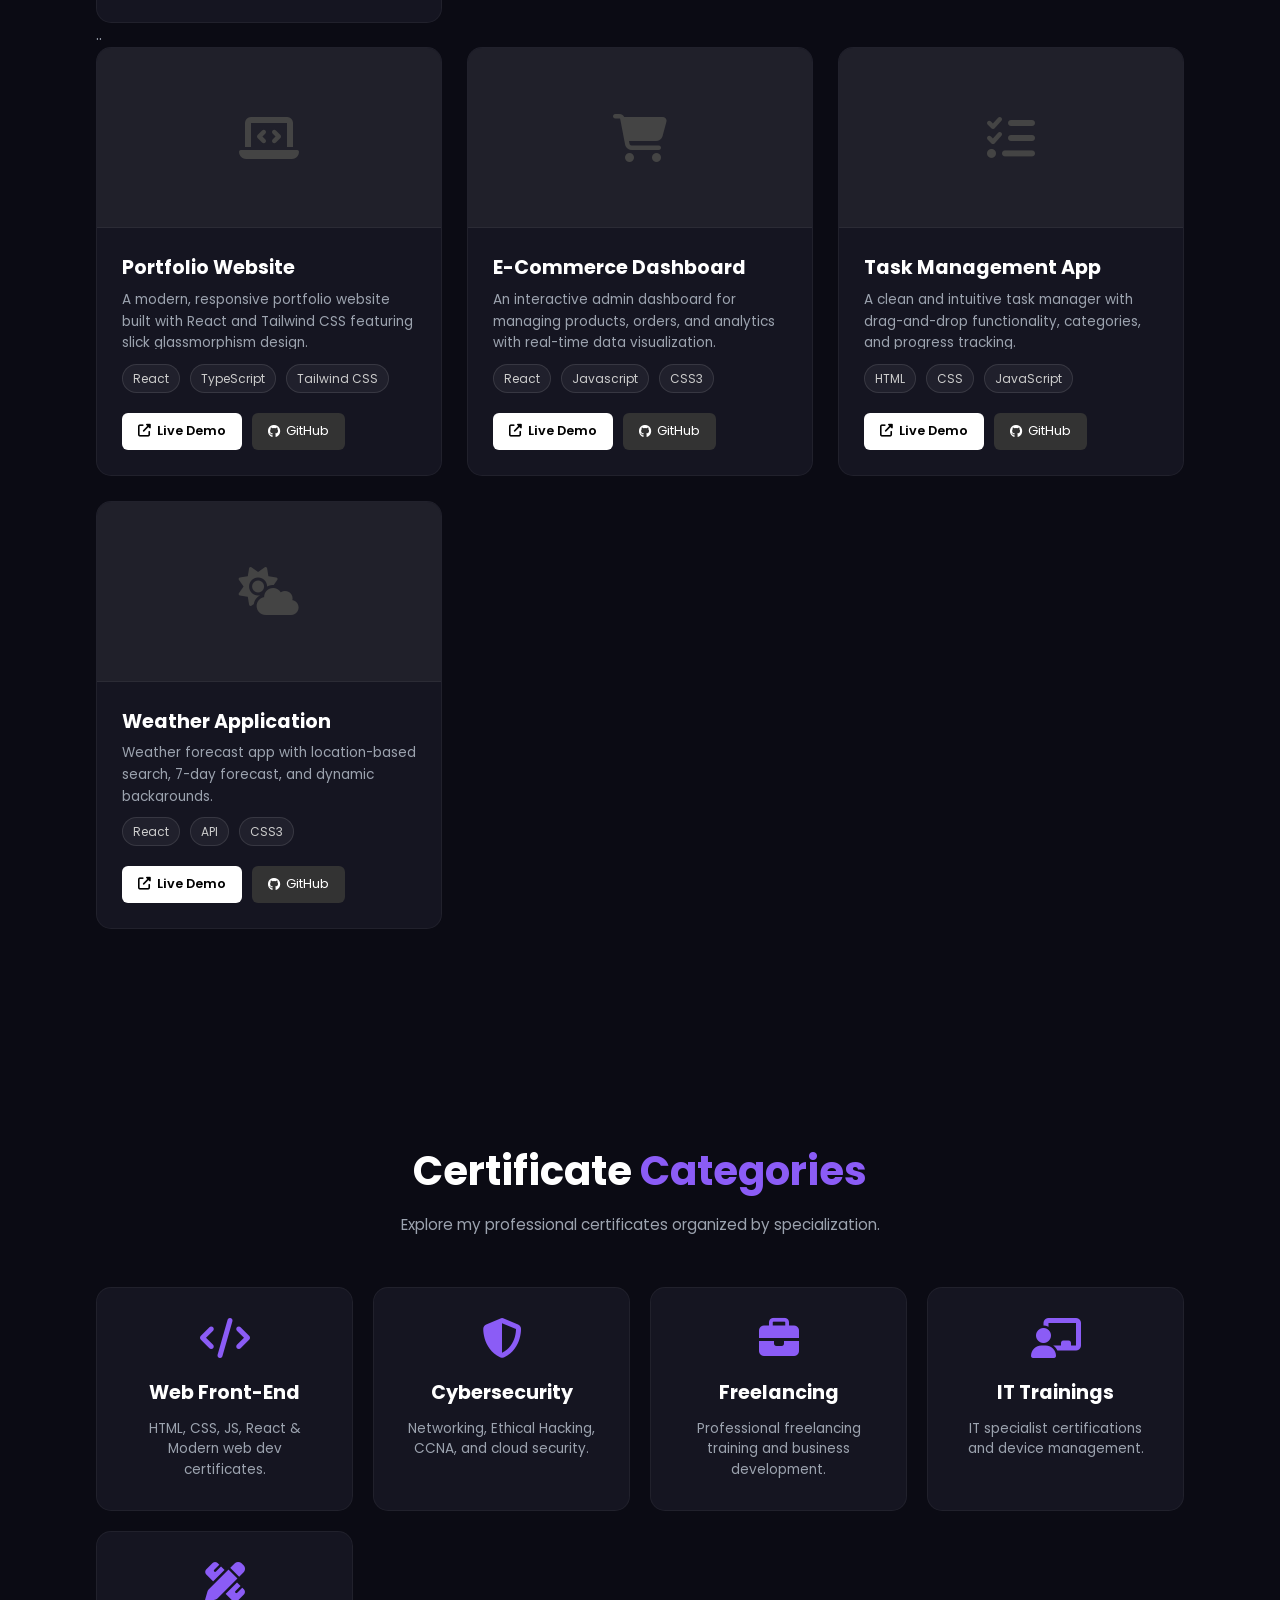
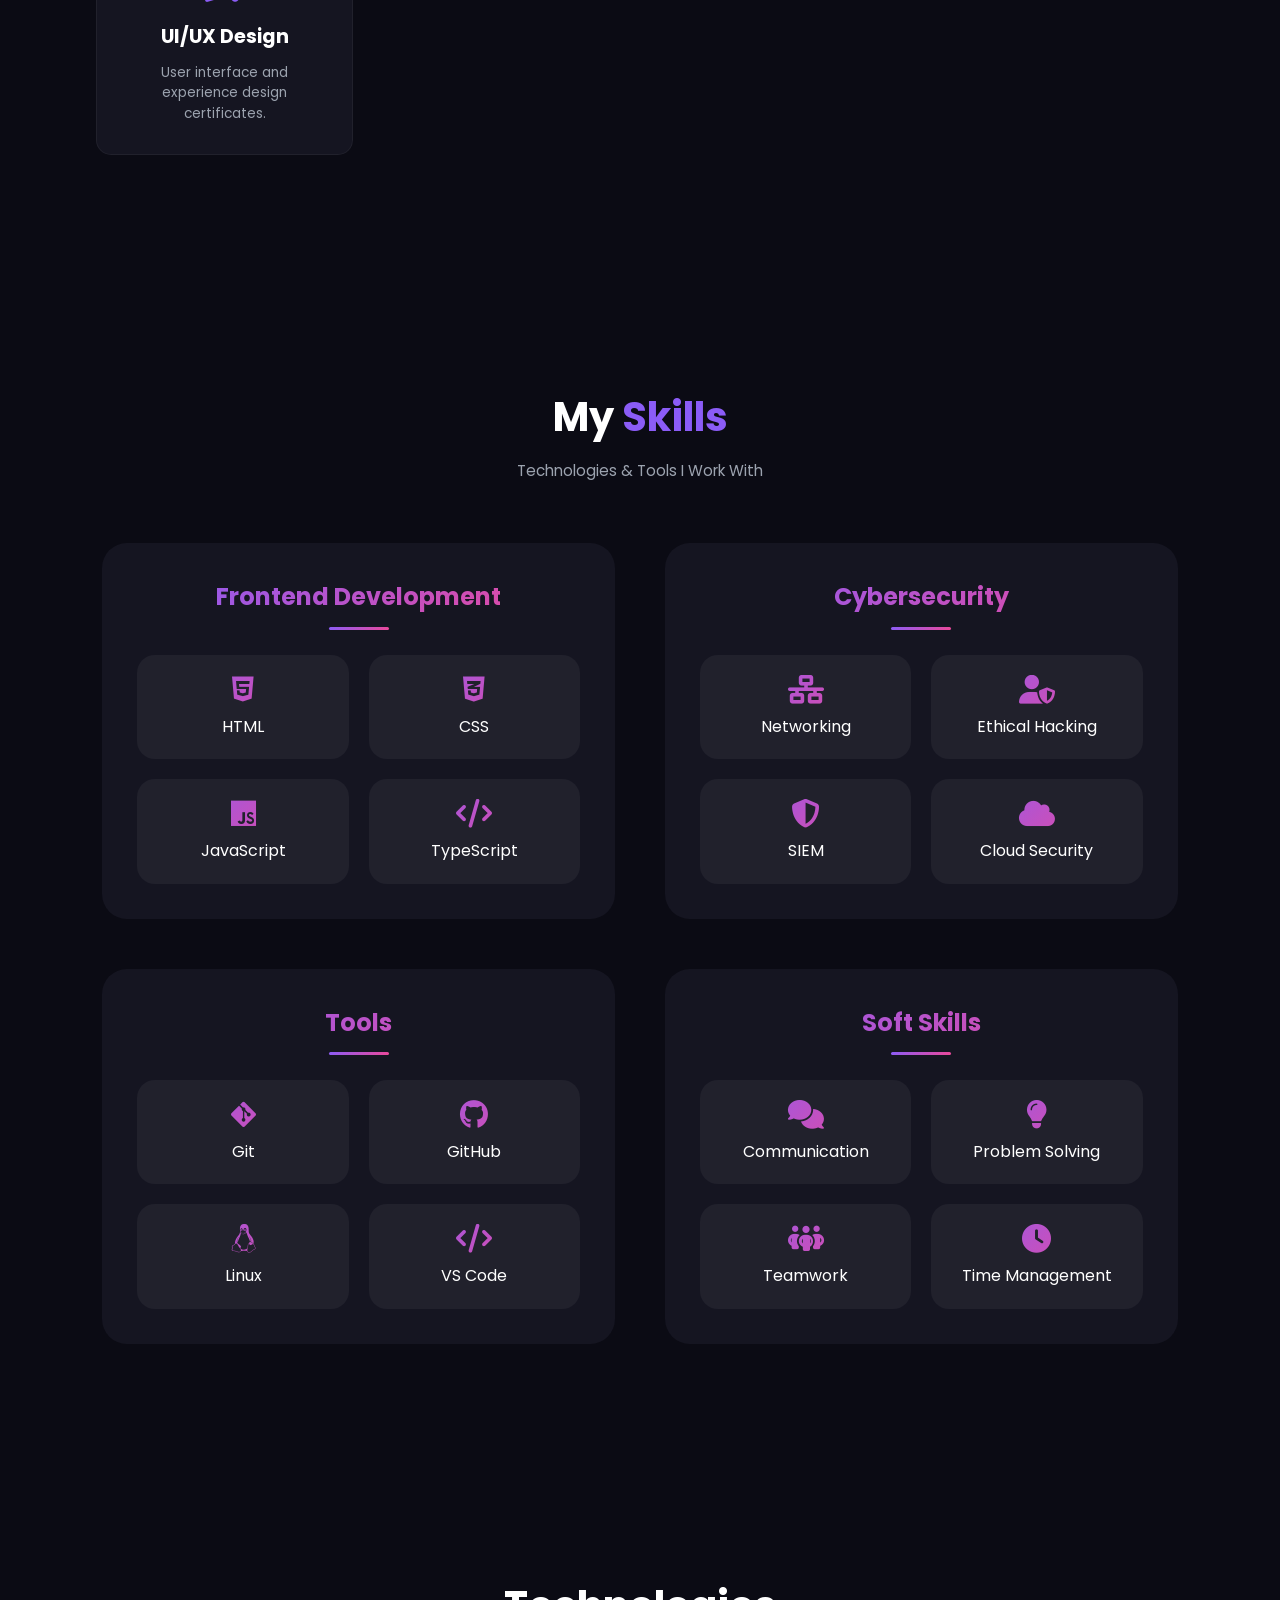
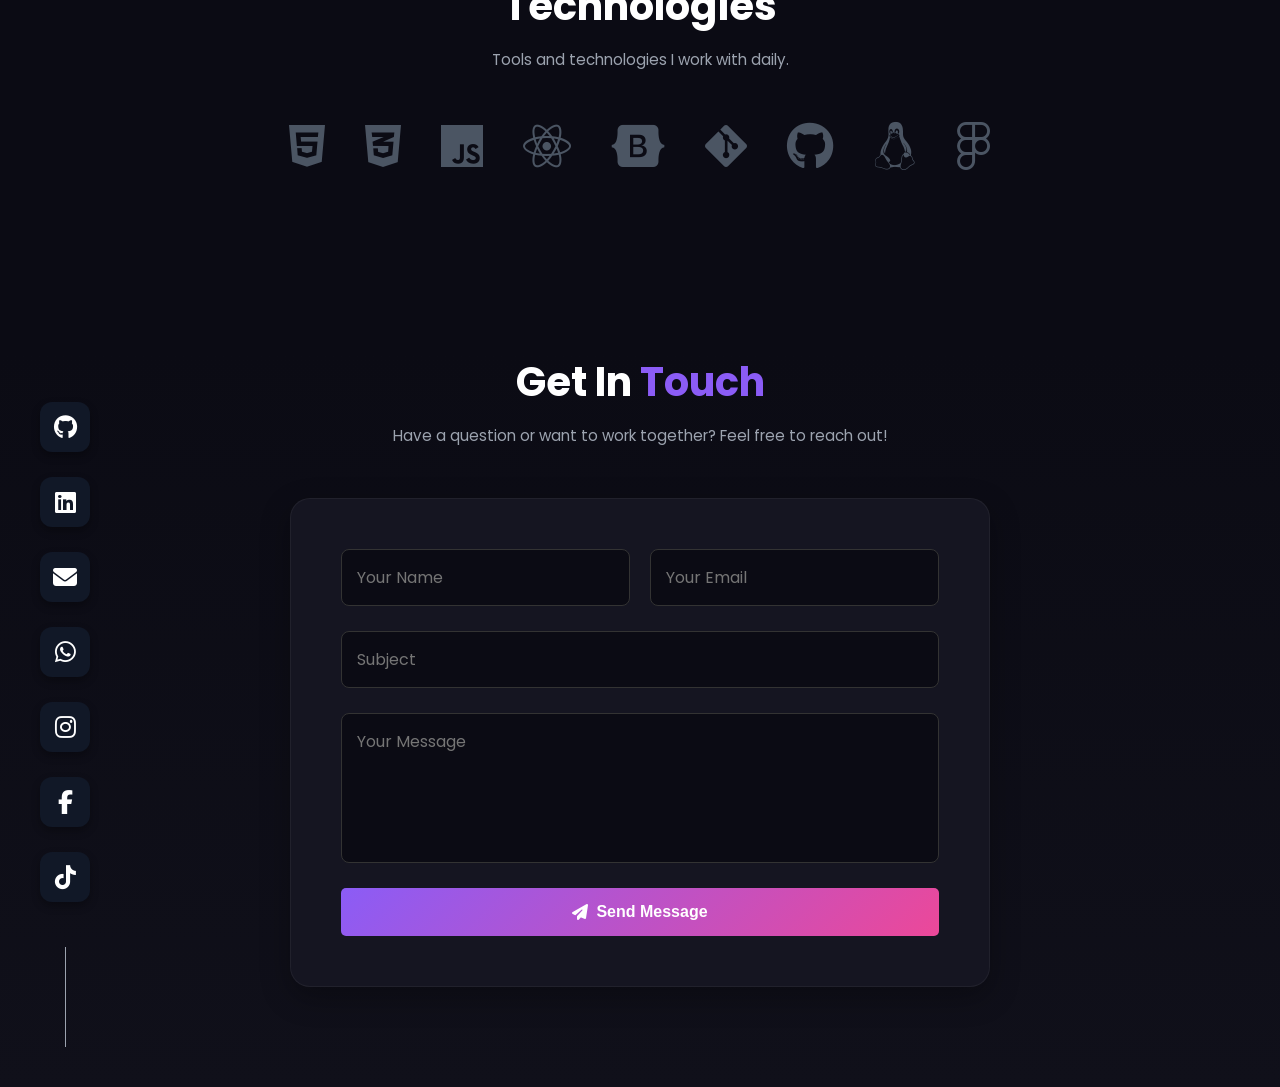
==== commit 970a300f: "Update portfolio links" ====
--- a/index.html
+++ b/index.html
@@ -120,13 +120,13 @@
                     <h3>Portfolio Website</h3>
                     <p>A modern, responsive portfolio website built with React and Tailwind CSS featuring slick glassmorphism design.</p>
                     <div class="project-tags">
-                        <span class="tag">React</span>
-                        <span class="tag">TypeScript</span>
-                        <span class="tag">Tailwind CSS</span>
-                    </div>
-                    <div class="project-links">
-                        <a href="#" class="btn-sm btn-live"><i class="fas fa-external-link-alt"></i> Live Demo</a>
-                        <a href="#" class="btn-sm btn-github"><i class="fab fa-github"></i> GitHub</a>
+                        <span class="tag">Html5</span>
+                        <span class="tag">CSS3</span>
+                        <span class="tag">JS</span>
+                    </div>
+                    <div class="project-links">
+                        <a href="https://faykremon7-tech.github.io/Portfolio/" class="btn-sm btn-live"><i class="fas fa-external-link-alt"></i> Live Demo</a>
+                        <a href="https://github.com/faykremon7-tech/Portfolio" class="btn-sm btn-github"><i class="fab fa-github"></i> GitHub</a>
                     </div>
                 </div>
             </div>
--- a/style.css
+++ b/style.css
@@ -1001,3 +1001,5 @@
 .skill-card:hover {
     color: #fff;
 }
+
+
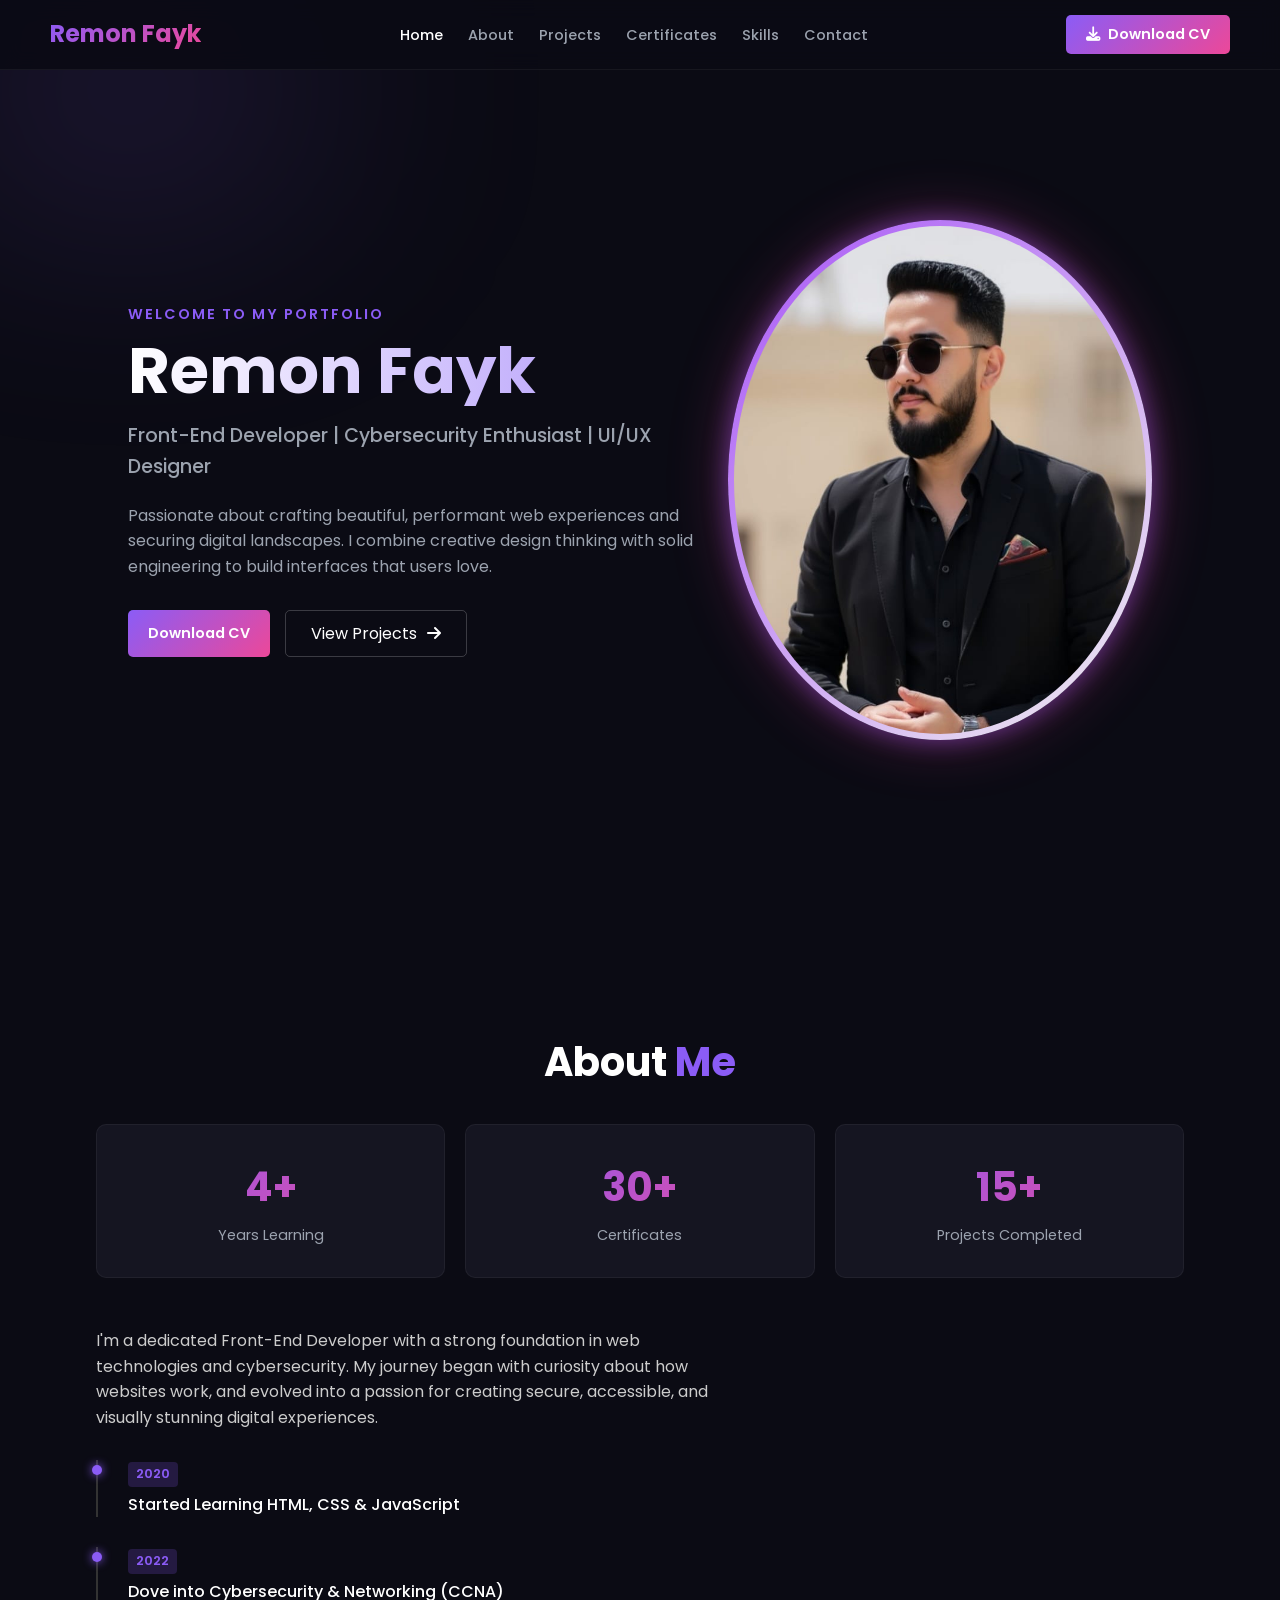
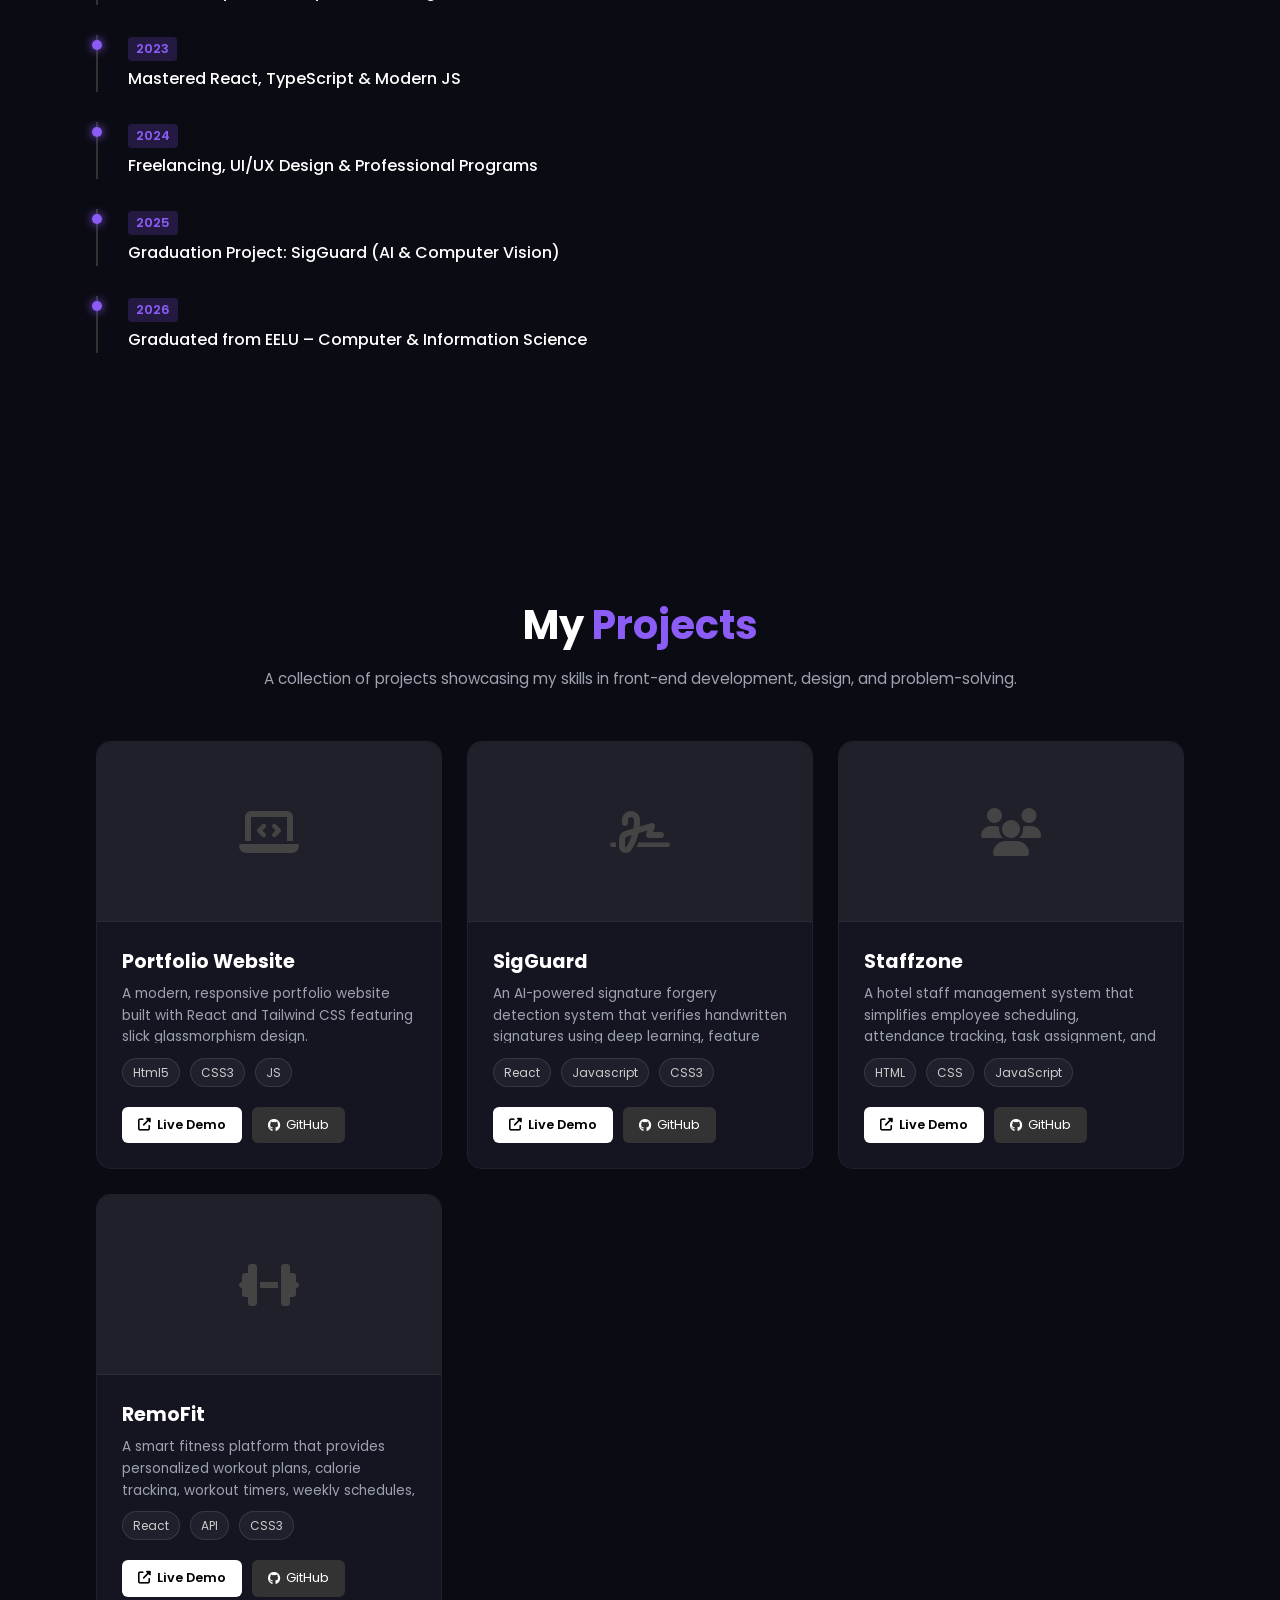
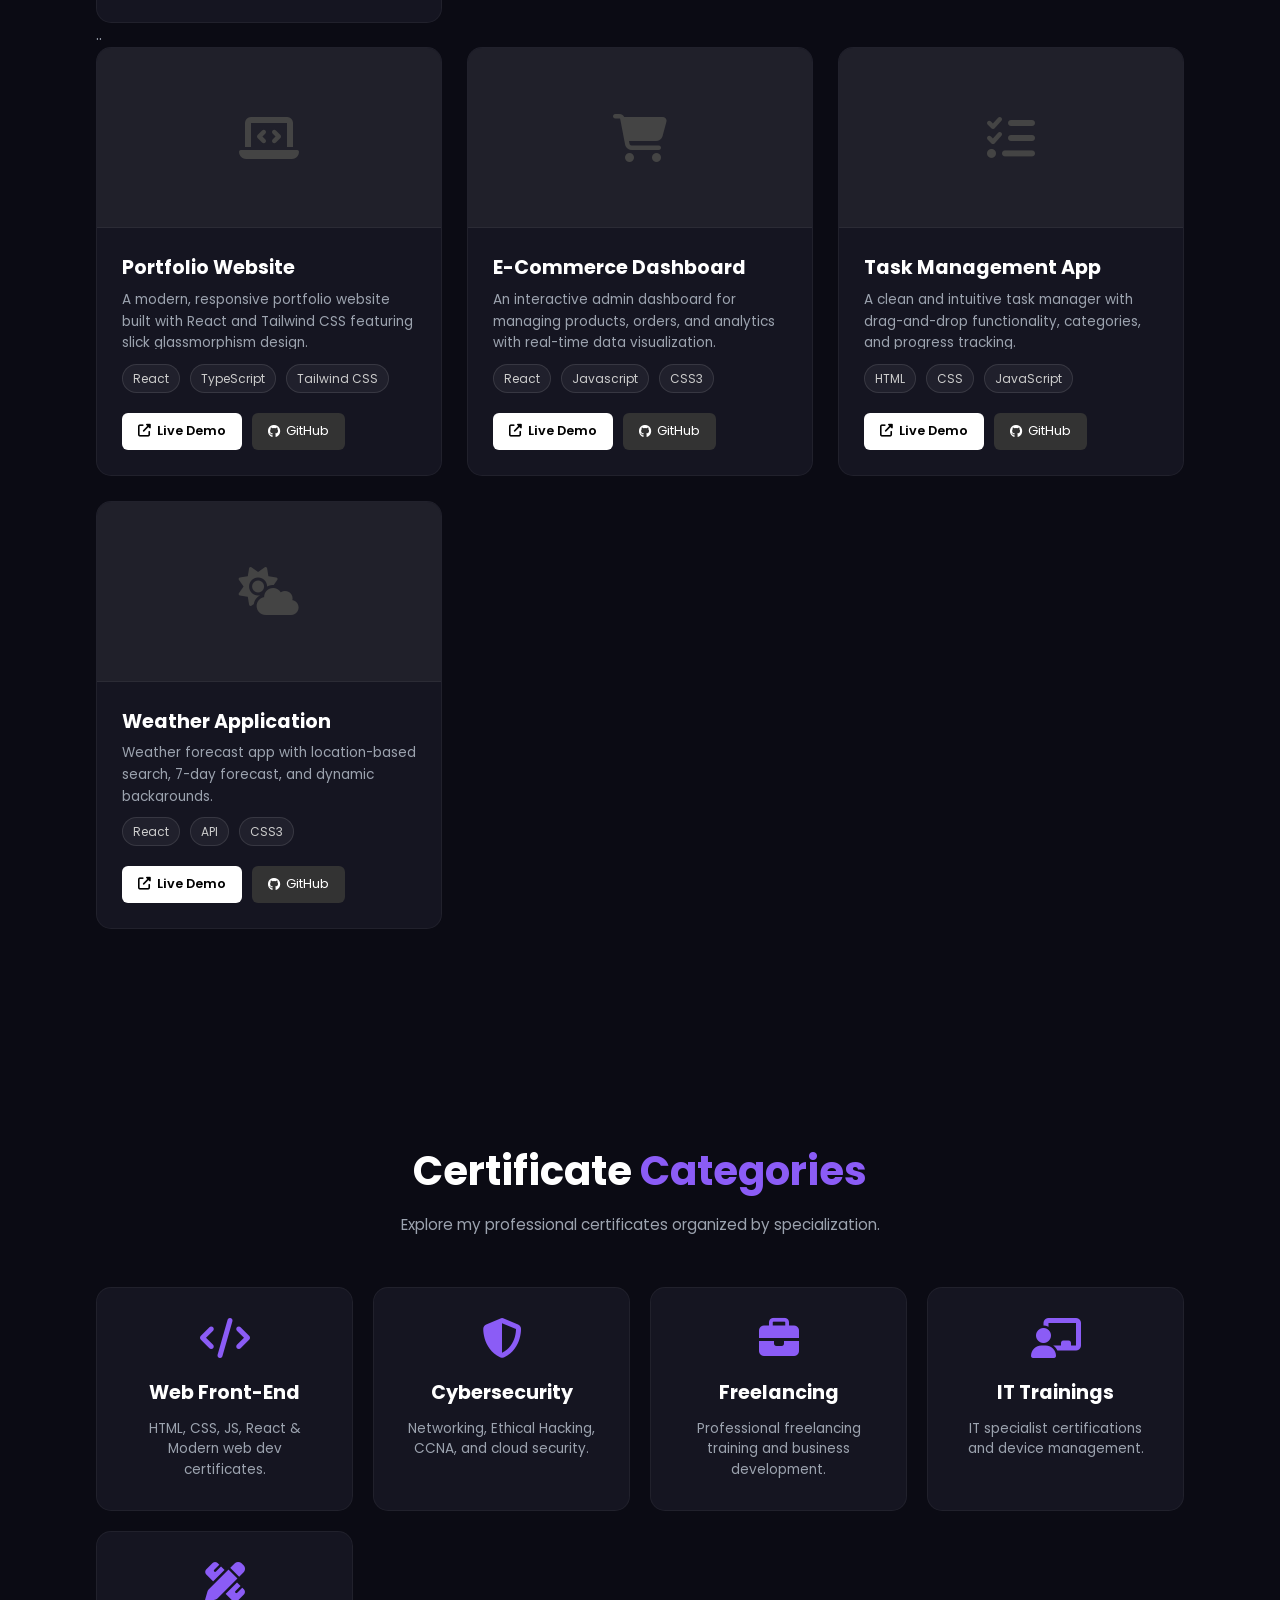
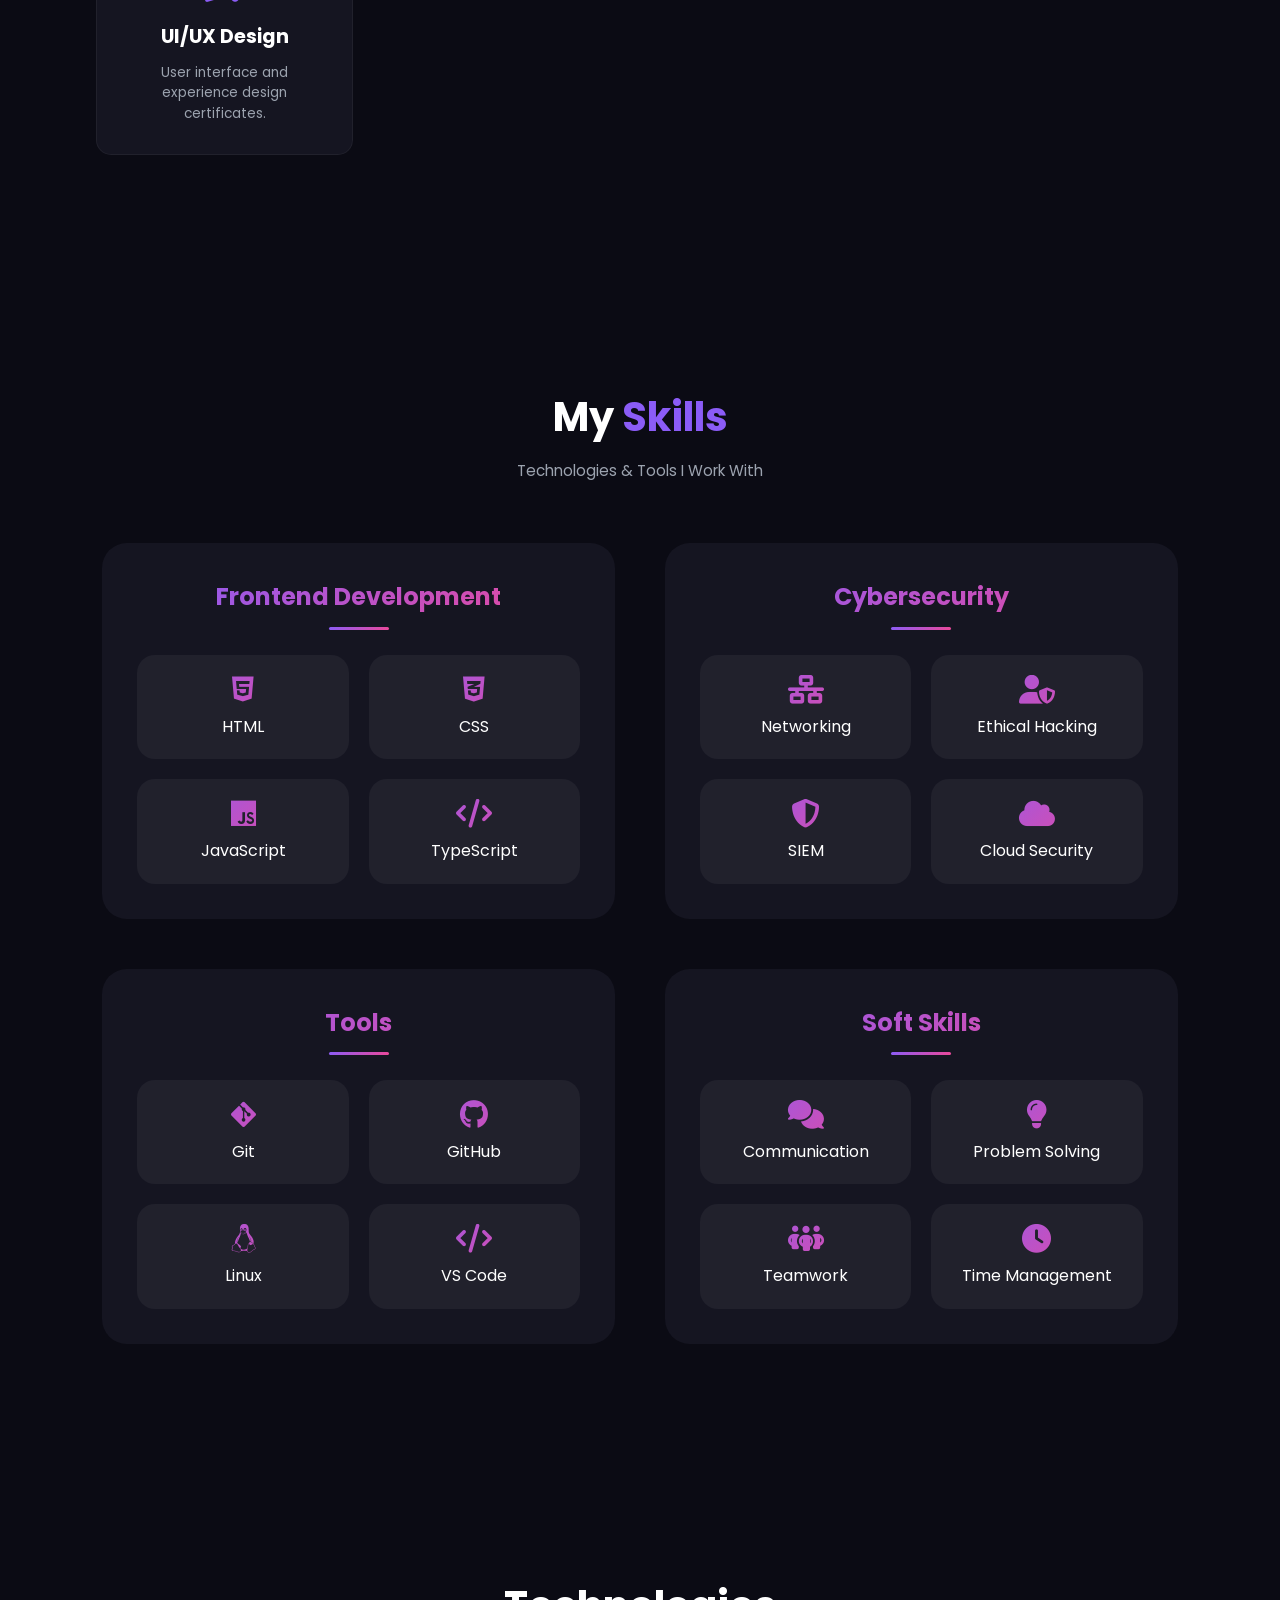
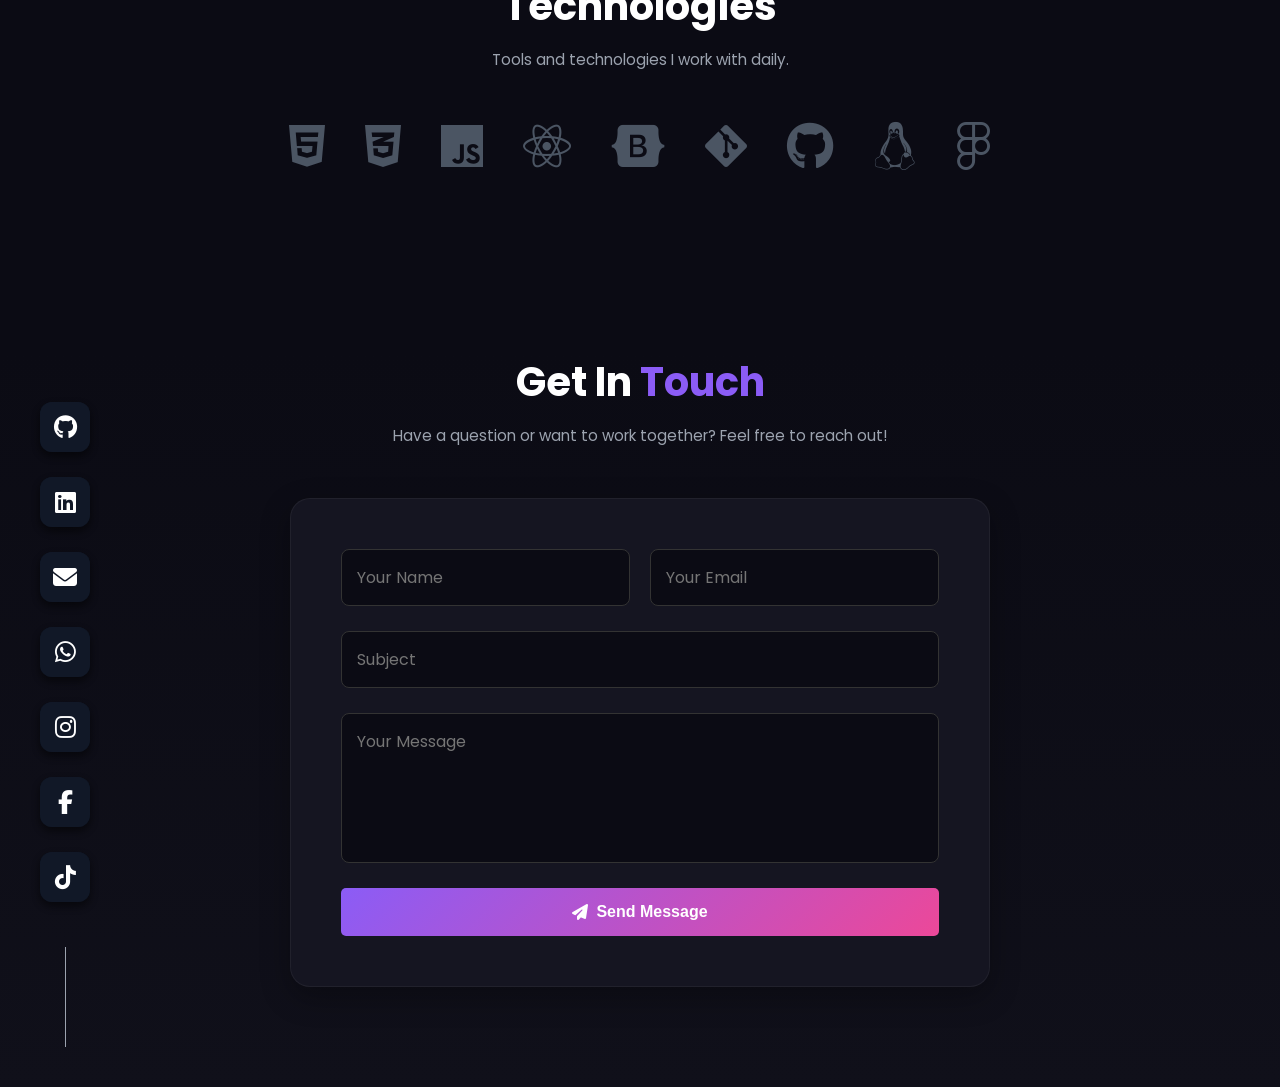
==== commit db351f2b: "Update portfolio ig" ====
--- a/index.html
+++ b/index.html
@@ -45,7 +45,7 @@
             </div>
         </div>
         <div class="hero-graphic">
-  <img src="img/WhatsApp Image 2025-12-03 at 5.23.10 PM (1).jpeg" alt="Remon Fayk">
+  <img src="img/1.jpeg" alt="Remon Fayk">
 </div>
 
     </section>
@@ -394,6 +394,18 @@
                     <i class="fas fa-paper-plane"></i> Send Message
                 </button>
             </form>
+
+                    <!-- Social Icons Column -->
+        <div class="social-sidebar">
+            <a href="https://github.com/faykremon7-tech" class="social-icon" title="GitHub"><i class="fab fa-github"></i></a>
+            <a href="https://www.linkedin.com/in/remon-fayk-54a89a254" class="social-icon" title="LinkedIn"><i class="fab fa-linkedin"></i></a>
+            <a href="mailto:faykremon7@gmail.com" class="social-icon" title="Gmail"><i class="fas fa-envelope"></i></a>
+            <a href="https://wa.me/+201210079733" class="social-icon" title="WhatsApp"><i class="fab fa-whatsapp"></i></a>
+            <a href="https://www.instagram.com/remonfayk_16" class="social-icon" title="Instagram"><i class="fab fa-instagram"></i></a>
+            <a href="https://www.facebook.com/share/1FX8v3B38g/" class="social-icon" title="Facebook"><i class="fab fa-facebook-f"></i></a>
+            <a href="https://www.tiktok.com/@remonfayk7" class="social-icon" title="TikTok"><i class="fab fa-tiktok"></i></a>
+        </div>
+            
         </div>
 
         <!-- Social Icons Column -->
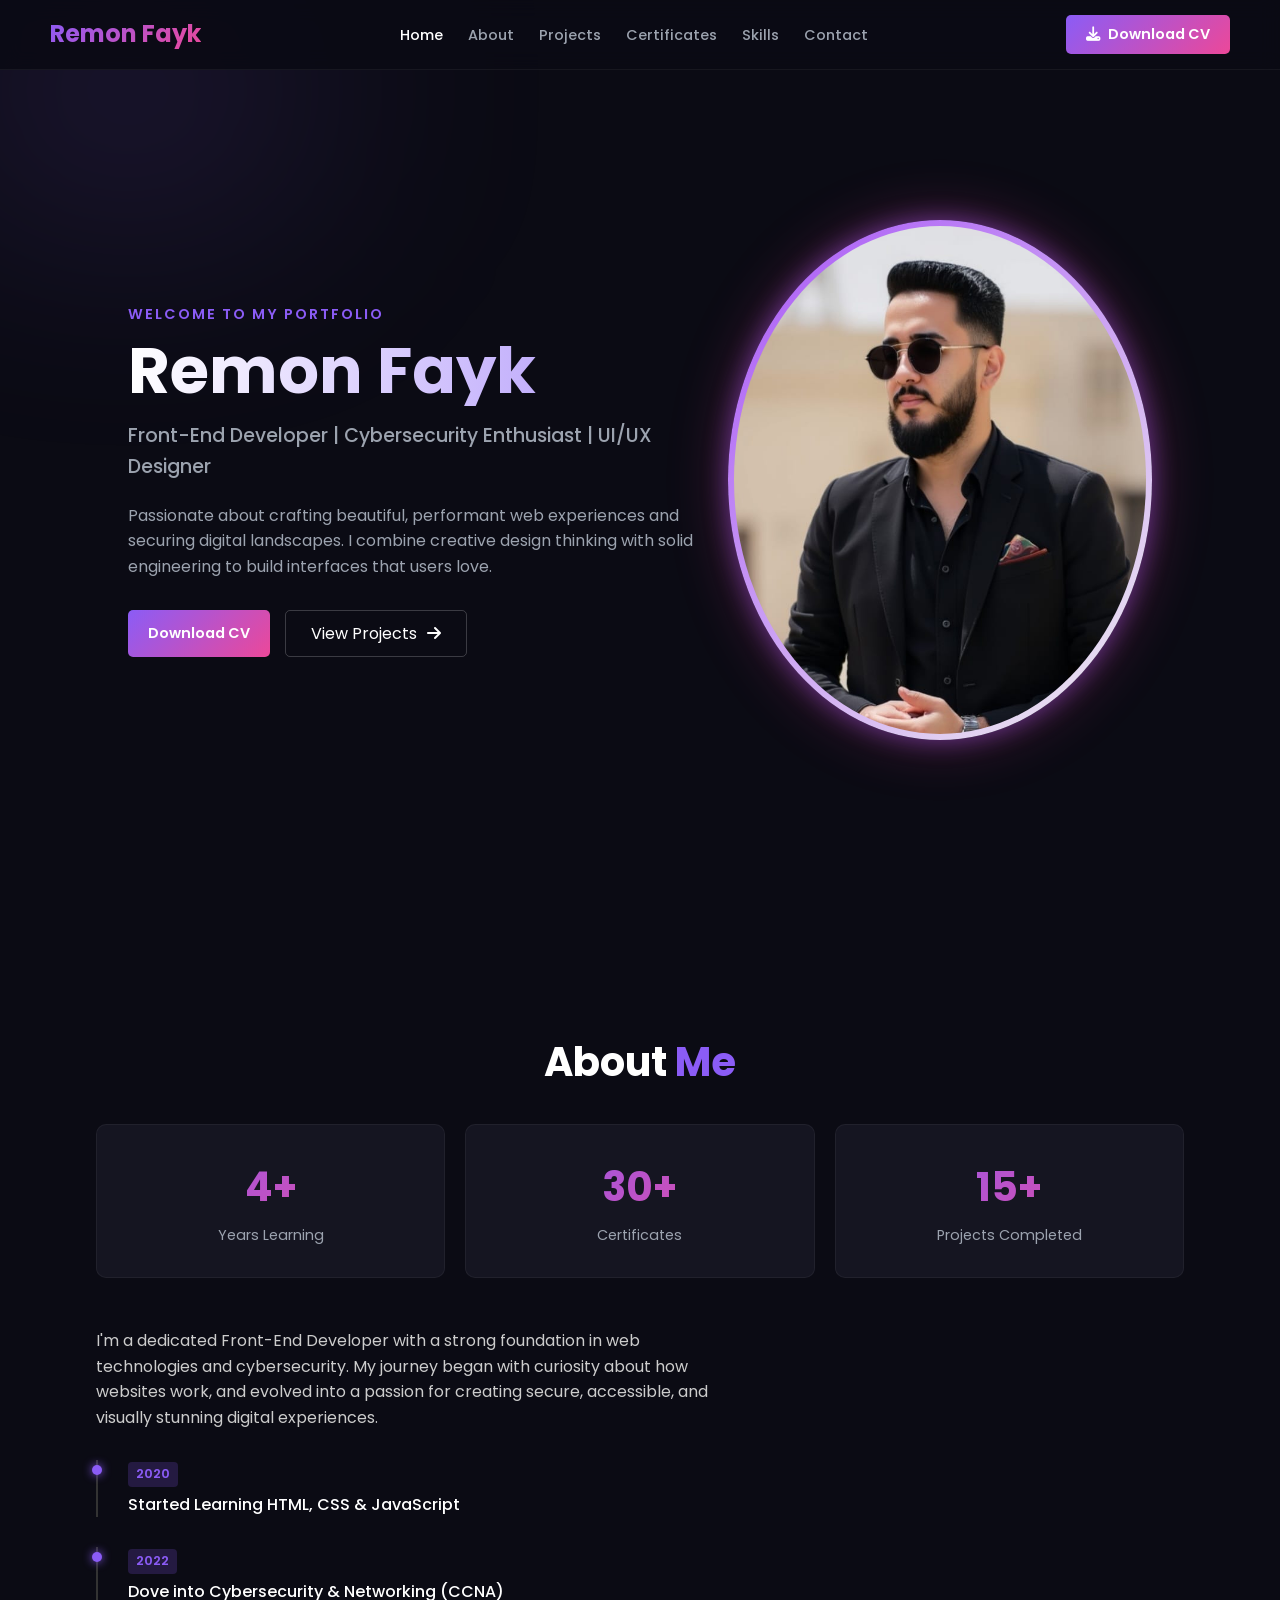
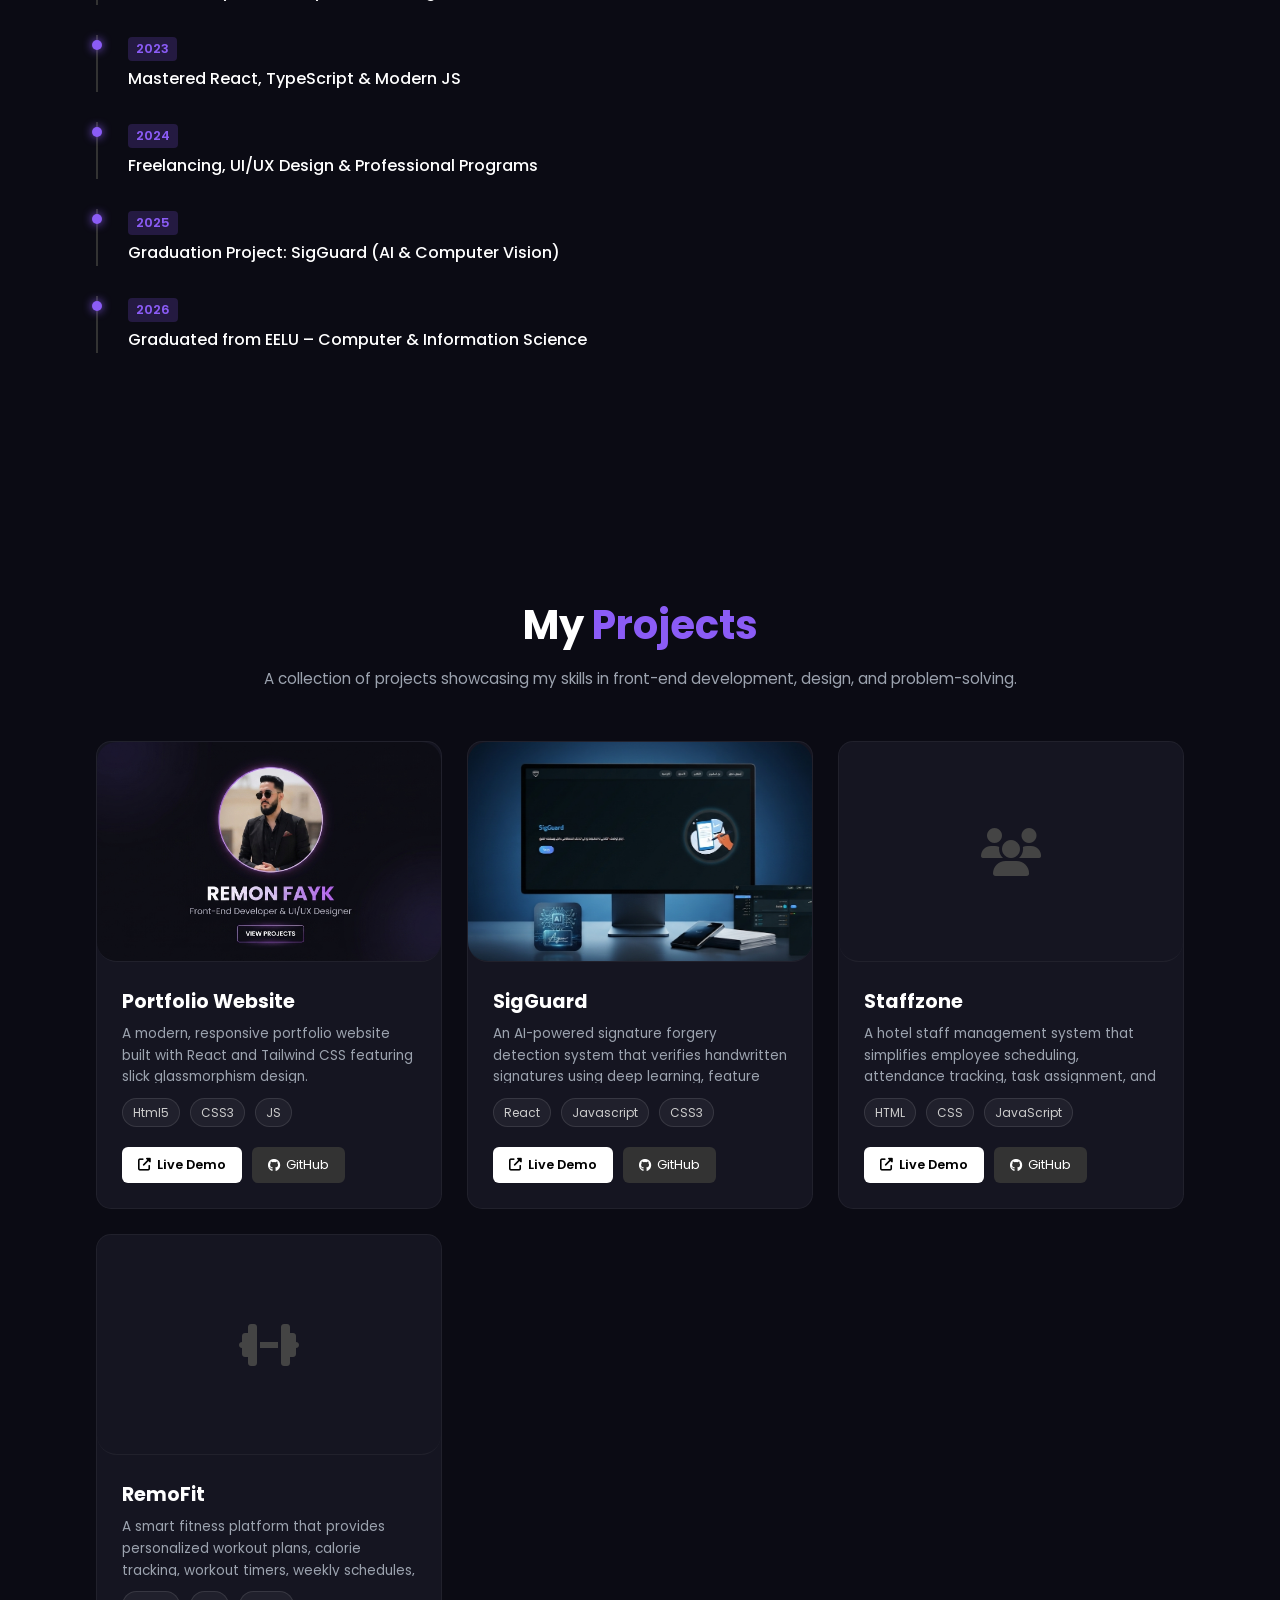
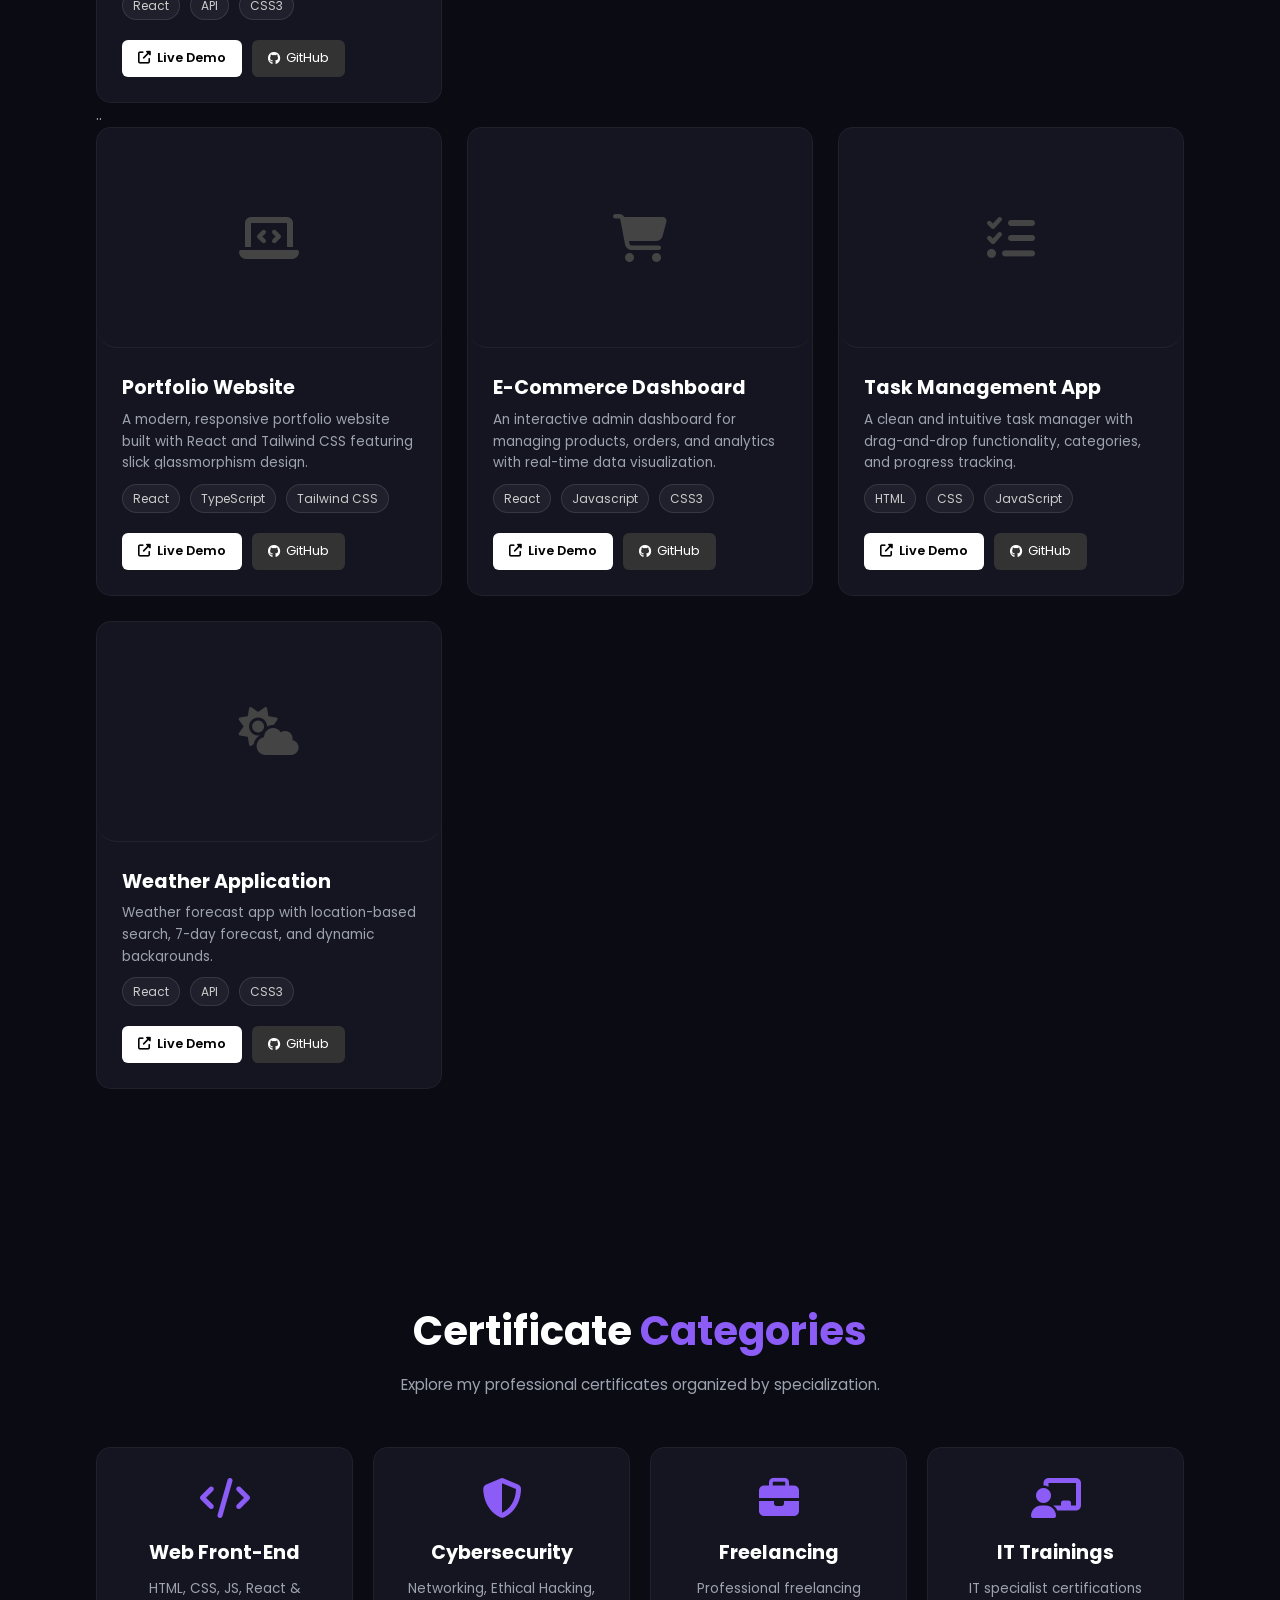
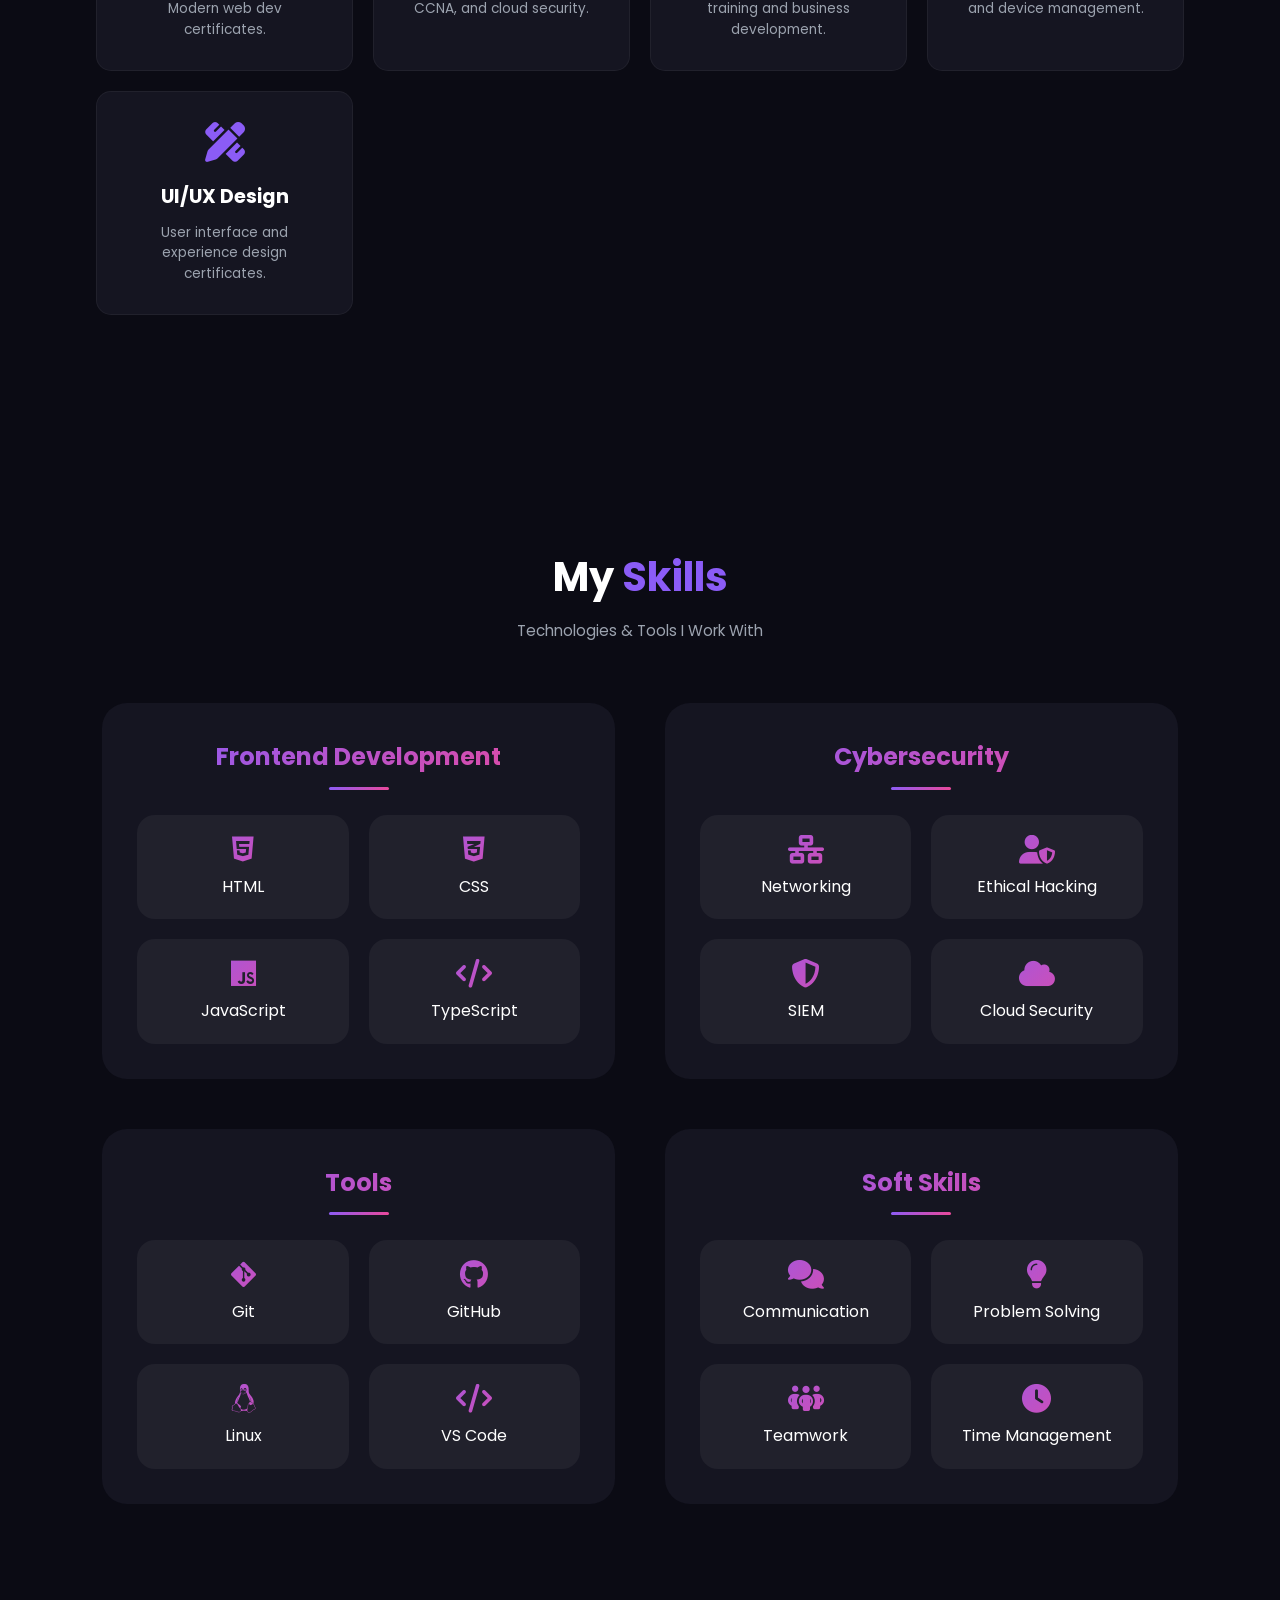
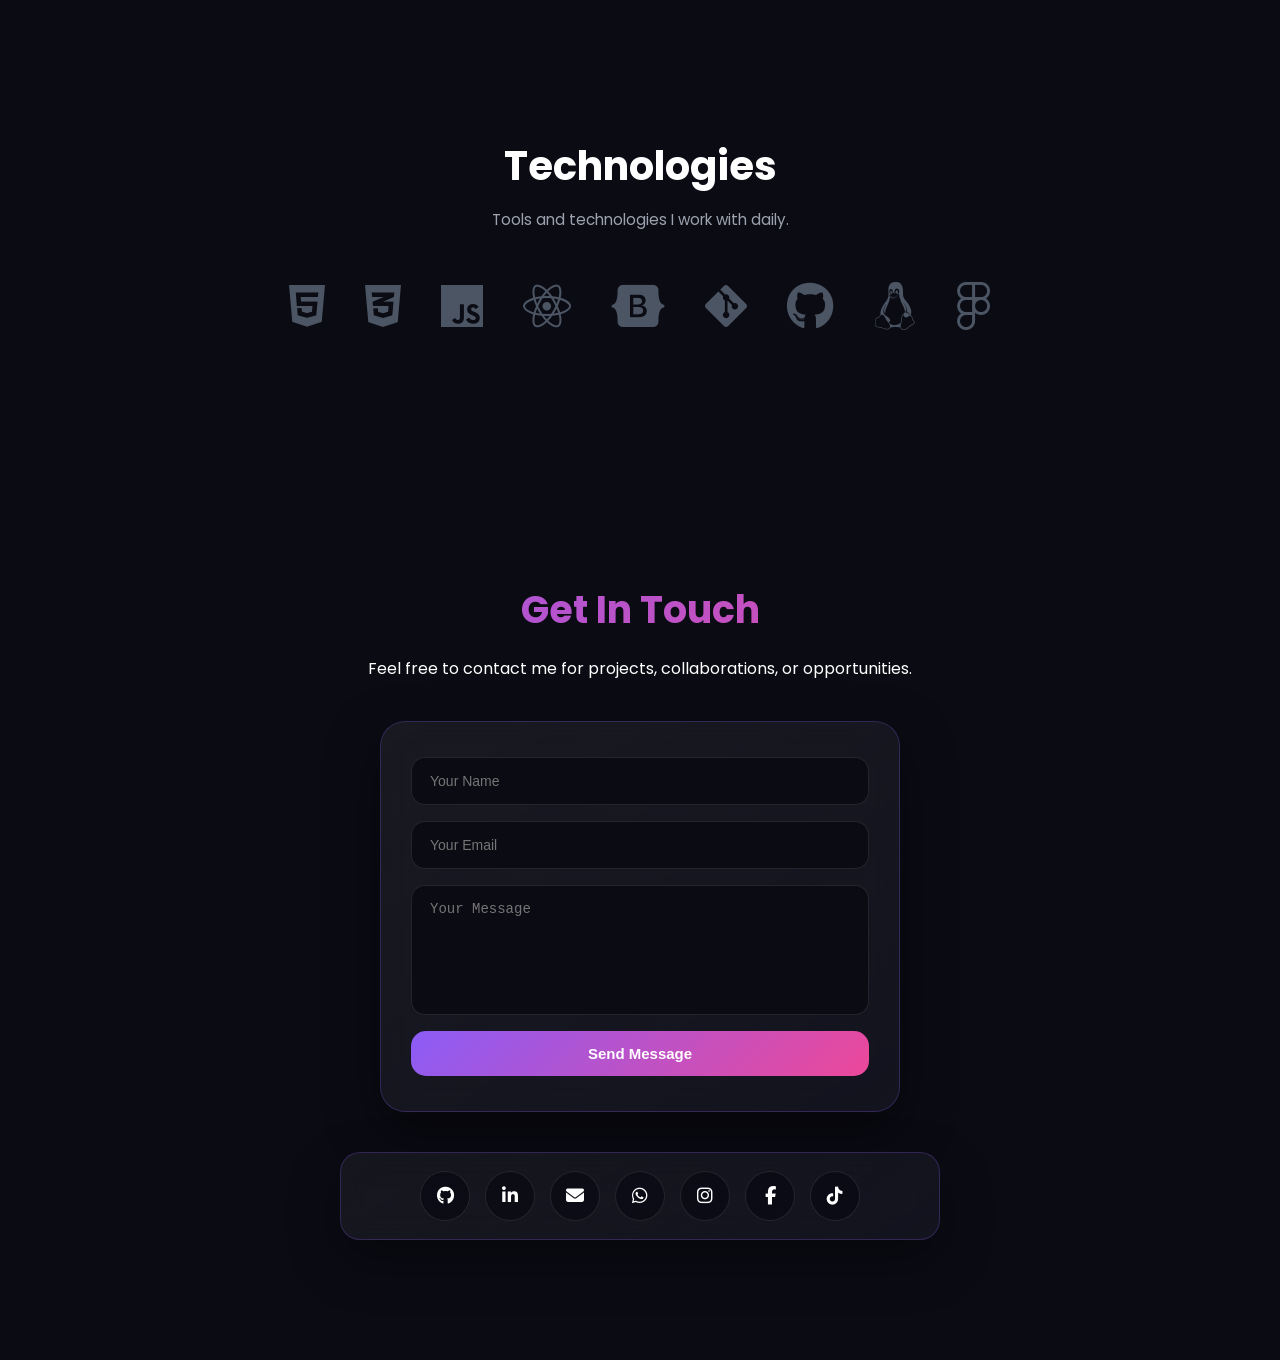
==== commit 1edc6d31: "Update portfolios" ====
--- a/index.html
+++ b/index.html
@@ -115,7 +115,7 @@
         </div>
         <div class="projects-grid">
             <div class="project-card">
-                <div class="project-img"><i class="fas fa-laptop-code"></i></div>
+                <div class="project-img"> <img src="img/prot.png" alt="Project Image"></div>
                 <div class="project-content">
                     <h3>Portfolio Website</h3>
                     <p>A modern, responsive portfolio website built with React and Tailwind CSS featuring slick glassmorphism design.</p>
@@ -131,7 +131,7 @@
                 </div>
             </div>
             <div class="project-card">
-                <div class="project-img"><i class="fas fa-signature"></i></div>
+                <div class="project-img"> <img src="img/sig.png" alt="Project Image"></div>
                 <div class="project-content">
                     <h3>SigGuard</h3>
                     <p>An AI-powered signature forgery detection system that verifies handwritten signatures using deep learning, feature extraction, and similarity matching to detect genuine and forged signatures with high accuracy..</p>
@@ -370,60 +370,94 @@
             <i class="fab fa-figma"></i>
         </div>
     </section>
-<section id="contact" class="contact-section reveal">
-    <div class="section-title">
-        <h2>Get In <span>Touch</span></h2>
-        <p class="section-subtitle">Have a question or want to work together? Feel free to reach out!</p>
+
+<!-- Contact Section -->
+<section id="contact">
+
+    <div class="contact-header">
+        <h2>Get In Touch</h2>
+        <p>Feel free to contact me for projects, collaborations, or opportunities.</p>
     </div>
 
     <div class="contact-container">
+
         <!-- Contact Form -->
-        <div class="contact-wrapper">
-            <form id="contactForm">
-                <div class="form-group">
-                    <input type="text" class="form-control" placeholder="Your Name" required>
-                    <input type="email" class="form-control" placeholder="Your Email" required>
-                </div>
-                <div class="form-group">
-                    <input type="text" class="form-control" placeholder="Subject" required>
-                </div>
-                <div class="form-group">
-                    <textarea class="form-control" placeholder="Your Message" required></textarea>
-                </div>
-                <button type="submit" class="btn-cv btn-submit">
-                    <i class="fas fa-paper-plane"></i> Send Message
-                </button>
-            </form>
-
-                    <!-- Social Icons Column -->
-        <div class="social-sidebar">
-            <a href="https://github.com/faykremon7-tech" class="social-icon" title="GitHub"><i class="fab fa-github"></i></a>
-            <a href="https://www.linkedin.com/in/remon-fayk-54a89a254" class="social-icon" title="LinkedIn"><i class="fab fa-linkedin"></i></a>
-            <a href="mailto:faykremon7@gmail.com" class="social-icon" title="Gmail"><i class="fas fa-envelope"></i></a>
-            <a href="https://wa.me/+201210079733" class="social-icon" title="WhatsApp"><i class="fab fa-whatsapp"></i></a>
-            <a href="https://www.instagram.com/remonfayk_16" class="social-icon" title="Instagram"><i class="fab fa-instagram"></i></a>
-            <a href="https://www.facebook.com/share/1FX8v3B38g/" class="social-icon" title="Facebook"><i class="fab fa-facebook-f"></i></a>
-            <a href="https://www.tiktok.com/@remonfayk7" class="social-icon" title="TikTok"><i class="fab fa-tiktok"></i></a>
-        </div>
+        <form class="contact-form">
+            <input type="text" placeholder="Your Name" required>
+
+            <input type="email" placeholder="Your Email" required>
+
+            <textarea placeholder="Your Message" rows="6"></textarea>
+
+            <button class="btn">Send Message</button>
+
+
             
-        </div>
-
-        <!-- Social Icons Column -->
-        <div class="social-sidebar">
-            <a href="https://github.com/faykremon7-tech" class="social-icon" title="GitHub"><i class="fab fa-github"></i></a>
-            <a href="https://www.linkedin.com/in/remon-fayk-54a89a254" class="social-icon" title="LinkedIn"><i class="fab fa-linkedin"></i></a>
-            <a href="mailto:faykremon7@gmail.com" class="social-icon" title="Gmail"><i class="fas fa-envelope"></i></a>
-            <a href="https://wa.me/+201210079733" class="social-icon" title="WhatsApp"><i class="fab fa-whatsapp"></i></a>
-            <a href="https://www.instagram.com/remonfayk_16" class="social-icon" title="Instagram"><i class="fab fa-instagram"></i></a>
-            <a href="https://www.facebook.com/share/1FX8v3B38g/" class="social-icon" title="Facebook"><i class="fab fa-facebook-f"></i></a>
-            <a href="https://www.tiktok.com/@remonfayk7" class="social-icon" title="TikTok"><i class="fab fa-tiktok"></i></a>
-        </div>
-    </div>
+        </form>
+
+
+        <!-- Social Media -->
+        <div class="social-bar">
+
+            <a href="https://github.com/faykremon7-tech" 
+               target="_blank" 
+               class="social github"
+               title="GitHub">
+                <i class="fab fa-github"></i>
+            </a>
+
+
+            <a href="https://www.linkedin.com/in/remon-fayk-54a89a254" 
+               target="_blank"
+               class="social linkedin"
+               title="LinkedIn">
+                <i class="fab fa-linkedin-in"></i>
+            </a>
+
+
+            <a href="mailto:faykremon7@gmail.com" 
+               class="social email"
+               title="Email">
+                <i class="fas fa-envelope"></i>
+            </a>
+
+
+            <a href="https://wa.me/201210079733" 
+               target="_blank"
+               class="social whatsapp"
+               title="WhatsApp">
+                <i class="fab fa-whatsapp"></i>
+            </a>
+
+
+            <a href="https://www.instagram.com/remonfayk_16" 
+               target="_blank"
+               class="social instagram"
+               title="Instagram">
+                <i class="fab fa-instagram"></i>
+            </a>
+
+
+            <a href="https://www.facebook.com/share/1FX8v3B38g/" 
+               target="_blank"
+               class="social facebook"
+               title="Facebook">
+                <i class="fab fa-facebook-f"></i>
+            </a>
+
+
+            <a href="https://www.tiktok.com/@remonfayk7" 
+               target="_blank"
+               class="social tiktok"
+               title="TikTok">
+                <i class="fab fa-tiktok"></i>
+            </a>
+
+        </div>
+
+    </div>
+
 </section>
-
-
-
-
     <script src="script.js"></script>
 </body>
 </html>
--- a/style.css
+++ b/style.css
@@ -821,6 +821,23 @@
     padding-top: 15px;
 }
 
+.project-img {
+    width:100%;
+    height:220px;
+    overflow:hidden;
+    border-radius:20px;
+    background:var(--card-bg);
+}
+.project-img img {
+    width:100%;
+    height:100%;
+    object-fit:cover;
+    transition:.4s ease;
+}
+.project-img:hover img {
+    transform:scale(1.08);
+}
+
 .track-card-issuer i { color: #8b5cf6; }
 
 /* زر المعاينة */
@@ -845,43 +862,7 @@
 
 
 
-/* Social icons column */
-.social-sidebar {
-    display: flex;
-    flex-direction: column;
-    gap: 25px;
-    align-self: flex-start;
-}
-
-/* Each social icon as square box */
-.social-sidebar .social-icon {
-    display: flex;
-    align-items: center;
-    justify-content: center;
-    width: 50px;
-    height: 50px;
-    background-color: #111827;
-    color: #fff;
-    font-size: 24px;
-    text-decoration: none;
-    border-radius: 12px;
-    transition: all 0.3s ease;
-    box-shadow: 0 4px 8px rgba(0,0,0,0.3);
-}
-
-.social-sidebar .social-icon:hover {
-    transform: scale(1.2);
-    color: #fff;
-}
-
-/* Colors per site on hover */
-.social-sidebar .social-icon[title="GitHub"]:hover { background-color: #333; }
-.social-sidebar .social-icon[title="LinkedIn"]:hover { background-color: #0077b5; }
-.social-sidebar .social-icon[title="Gmail"]:hover { background-color: #ea4335; }
-.social-sidebar .social-icon[title="WhatsApp"]:hover { background-color: #25d366; }
-.social-sidebar .social-icon[title="Instagram"]:hover { background-color: #e1306c; }
-.social-sidebar .social-icon[title="Facebook"]:hover { background-color: #1877f2; }
-.social-sidebar .social-icon[title="TikTok"]:hover { background-color: #010101; }
+
 
 /* Responsive for small screens */
 @media (max-width: 900px) {
@@ -1003,3 +984,380 @@
 }
 
 
+/* ===== CONTACT SECTION ===== */
+
+#contact {
+    text-align: center;
+    padding: 120px 20px;
+}
+
+
+/* ===== TITLE ===== */
+
+#contact h2 {
+    font-size: 38px;
+    color: var(--primary-color);
+    margin-bottom: 15px;
+
+    background: var(--gradient);
+    -webkit-background-clip: text;
+    -webkit-text-fill-color: transparent;
+}
+
+
+/* ===== FORM CONTAINER ===== */
+
+#contact form {
+
+    max-width: 520px;
+    margin: 40px auto 0;
+
+    padding: 35px 30px;
+
+    border-radius: 25px;
+
+
+    background: linear-gradient(
+        145deg,
+        rgba(255,255,255,0.06),
+        rgba(21,21,33,0.9)
+    );
+
+
+    backdrop-filter: blur(15px);
+
+
+    border: 1px solid rgba(139,92,246,0.25);
+
+
+    box-shadow:
+    0 20px 50px rgba(0,0,0,0.5);
+
+
+    display:flex;
+    flex-direction:column;
+    gap:16px;
+
+
+    transition:.4s ease;
+
+}
+
+
+
+/* Hover */
+
+#contact form:hover {
+
+    transform:translateY(-5px);
+
+
+    box-shadow:
+    0 30px 70px rgba(0,0,0,.6),
+    0 0 25px rgba(139,92,246,.3);
+
+}
+
+
+
+/* ===== INPUTS ===== */
+
+
+#contact input,
+#contact textarea {
+
+
+    width:100%;
+
+
+    padding:15px 18px;
+
+
+    border-radius:14px;
+
+
+    border:1px solid rgba(255,255,255,.1);
+
+
+    background:#0b0b14;
+
+
+    color:var(--text-color);
+
+
+    outline:none;
+
+
+    font-size:14px;
+
+
+    transition:.3s;
+
+}
+
+
+
+
+#contact input:focus,
+#contact textarea:focus {
+
+
+    border-color:var(--primary-color);
+
+
+    box-shadow:
+    0 0 15px rgba(139,92,246,.4);
+
+
+    transform:scale(1.02);
+
+}
+
+
+
+#contact textarea {
+
+    min-height:130px;
+    resize:none;
+
+}
+
+
+
+
+/* ===== BUTTON ===== */
+
+
+#contact .btn {
+
+
+    padding:14px;
+
+
+    border-radius:15px;
+
+
+    background:var(--gradient);
+
+
+    color:white;
+
+
+    font-weight:600;
+
+
+    font-size:15px;
+
+
+    border:none;
+
+
+    cursor:pointer;
+
+
+    transition:.3s;
+
+}
+
+
+
+#contact .btn:hover {
+
+
+    transform:
+    translateY(-3px)
+    scale(1.04);
+
+
+    box-shadow:
+    0 10px 30px rgba(236,72,153,.4);
+
+}
+
+
+
+/* ===== SOCIAL BAR ===== */
+
+
+.social-bar {
+
+
+    margin:40px auto 0;
+
+
+    max-width:600px;
+
+
+    display:flex;
+
+
+    justify-content:center;
+
+
+    gap:15px;
+
+
+    padding:18px;
+
+
+    border-radius:20px;
+
+
+
+    background:
+    linear-gradient(
+    145deg,
+    rgba(255,255,255,.05),
+    rgba(21,21,33,.9)
+    );
+
+
+
+    backdrop-filter:blur(15px);
+
+
+    border:
+    1px solid rgba(139,92,246,.25);
+
+
+
+    box-shadow:
+    0 20px 50px rgba(0,0,0,.4);
+
+}
+
+
+
+/* ===== ICONS ===== */
+
+
+.social {
+
+
+    width:50px;
+    height:50px;
+
+
+    display:flex;
+    align-items:center;
+    justify-content:center;
+
+
+    border-radius:50%;
+
+
+    background:
+    rgba(11,11,20,.8);
+
+
+
+    color:var(--text-color);
+
+
+    font-size:18px;
+
+
+    border:
+    1px solid rgba(255,255,255,.1);
+
+
+    transition:.3s;
+
+
+    text-decoration:none;
+
+}
+
+
+
+
+.social:hover {
+
+
+    transform:
+    translateY(-6px)
+    scale(1.1);
+
+
+}
+
+
+
+/* ===== SOCIAL COLORS ===== */
+
+
+.facebook:hover {
+
+    color:#1877f2;
+
+    border-color:#1877f2;
+
+    box-shadow:
+    0 0 20px rgba(24,119,242,.5);
+
+}
+
+
+
+.whatsapp:hover {
+
+    color:#25d366;
+
+    border-color:#25d366;
+
+    box-shadow:
+    0 0 20px rgba(37,211,102,.5);
+
+}
+
+
+
+.instagram:hover {
+
+    color:#e1306c;
+
+    border-color:#e1306c;
+
+    box-shadow:
+    0 0 20px rgba(225,48,108,.5);
+
+}
+
+
+
+.linkedin:hover {
+
+    color:#0a66c2;
+
+    border-color:#0a66c2;
+
+    box-shadow:
+    0 0 20px rgba(10,102,194,.5);
+
+}
+
+
+
+.github:hover {
+
+    color:#fff;
+
+    border-color:#fff;
+
+    box-shadow:
+    0 0 20px rgba(255,255,255,.3);
+
+}
+
+
+
+.email:hover {
+
+    color:var(--secondary-color);
+
+    border-color:var(--secondary-color);
+
+    box-shadow:
+    0 0 20px rgba(236,72,153,.5);
+
+}
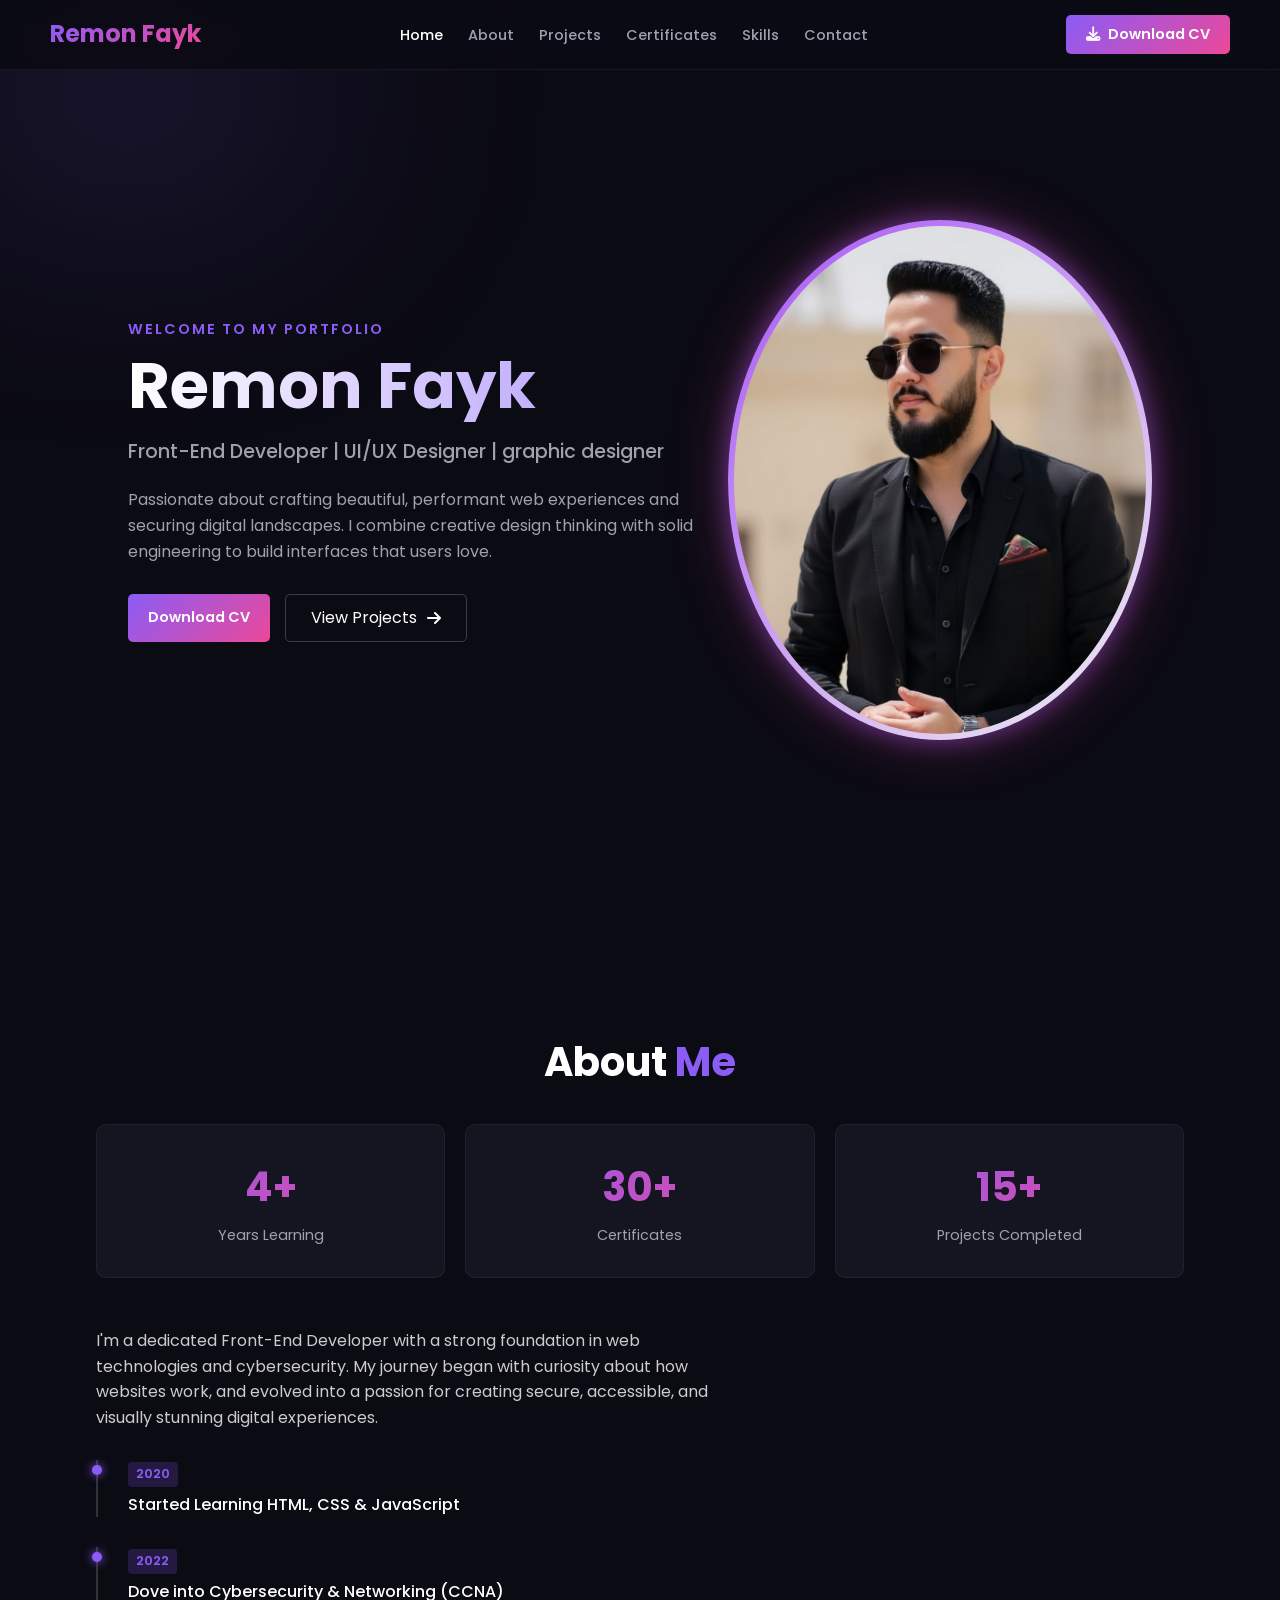
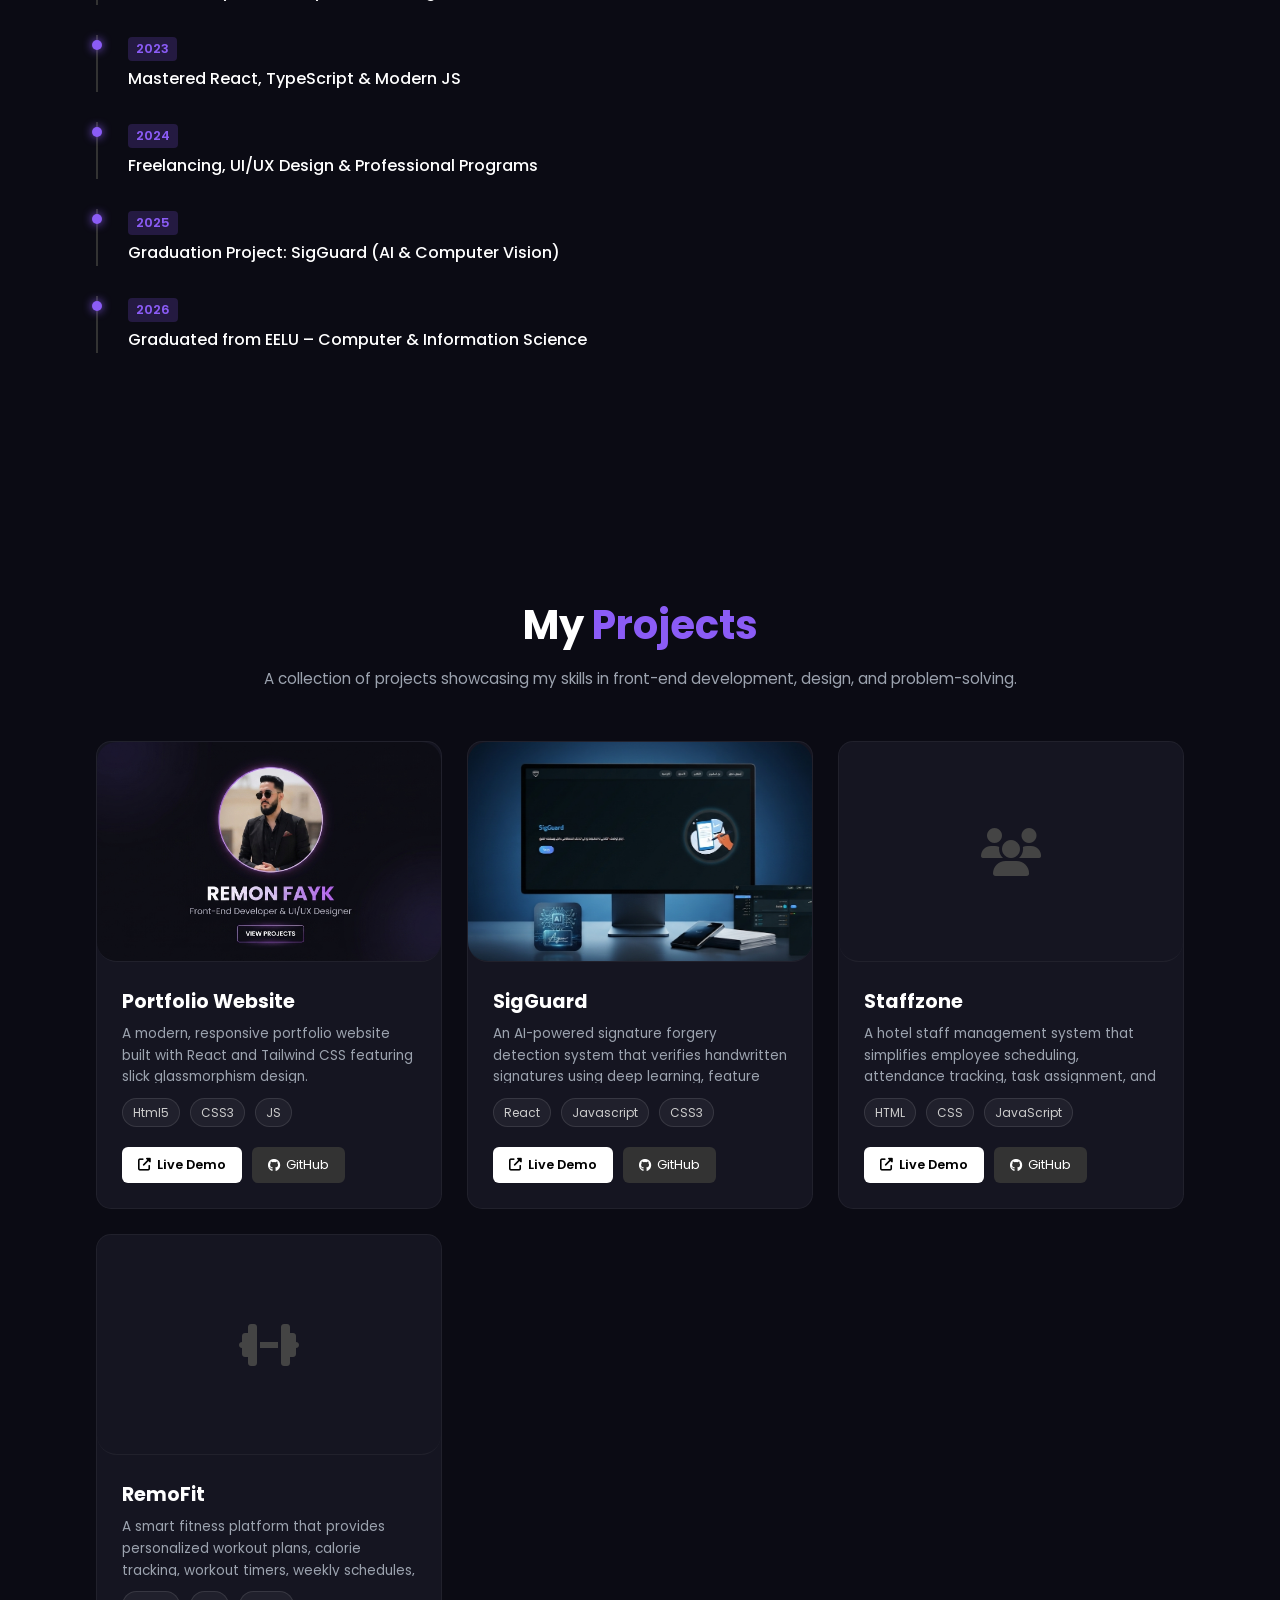
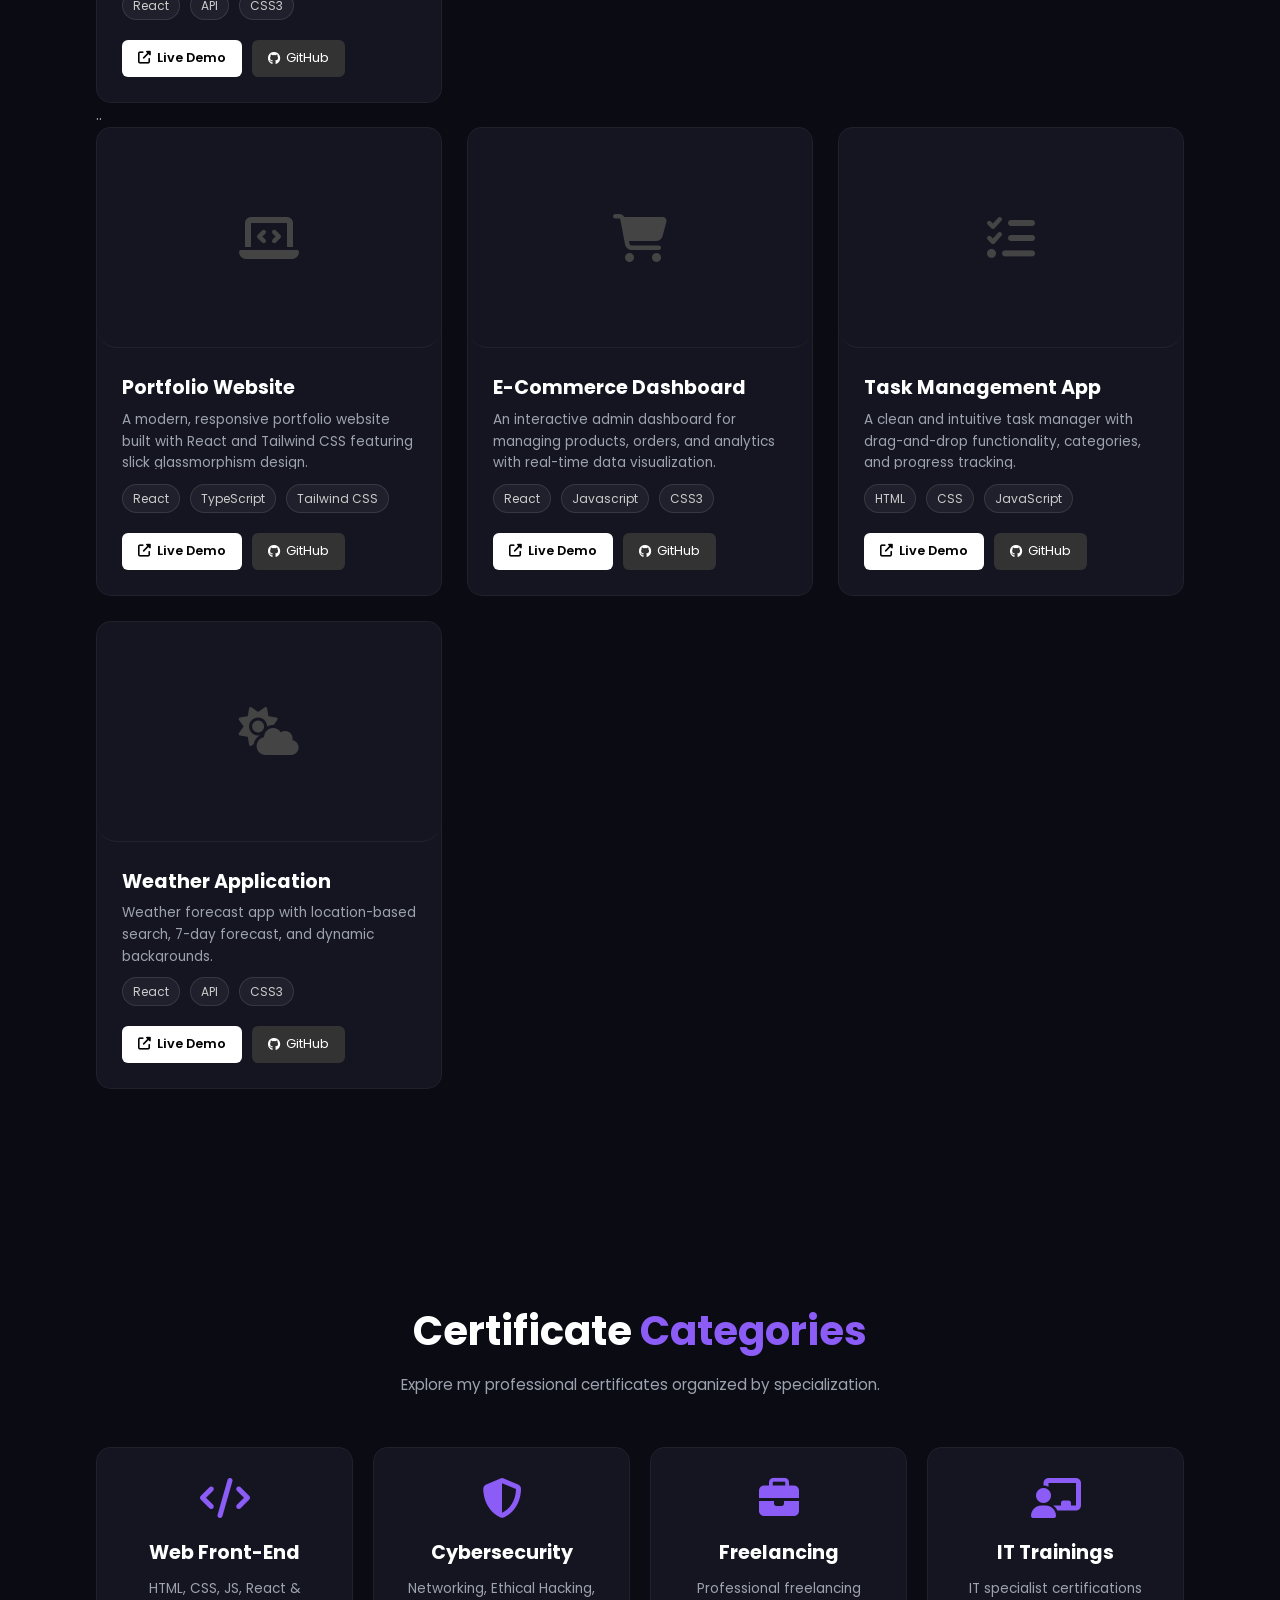
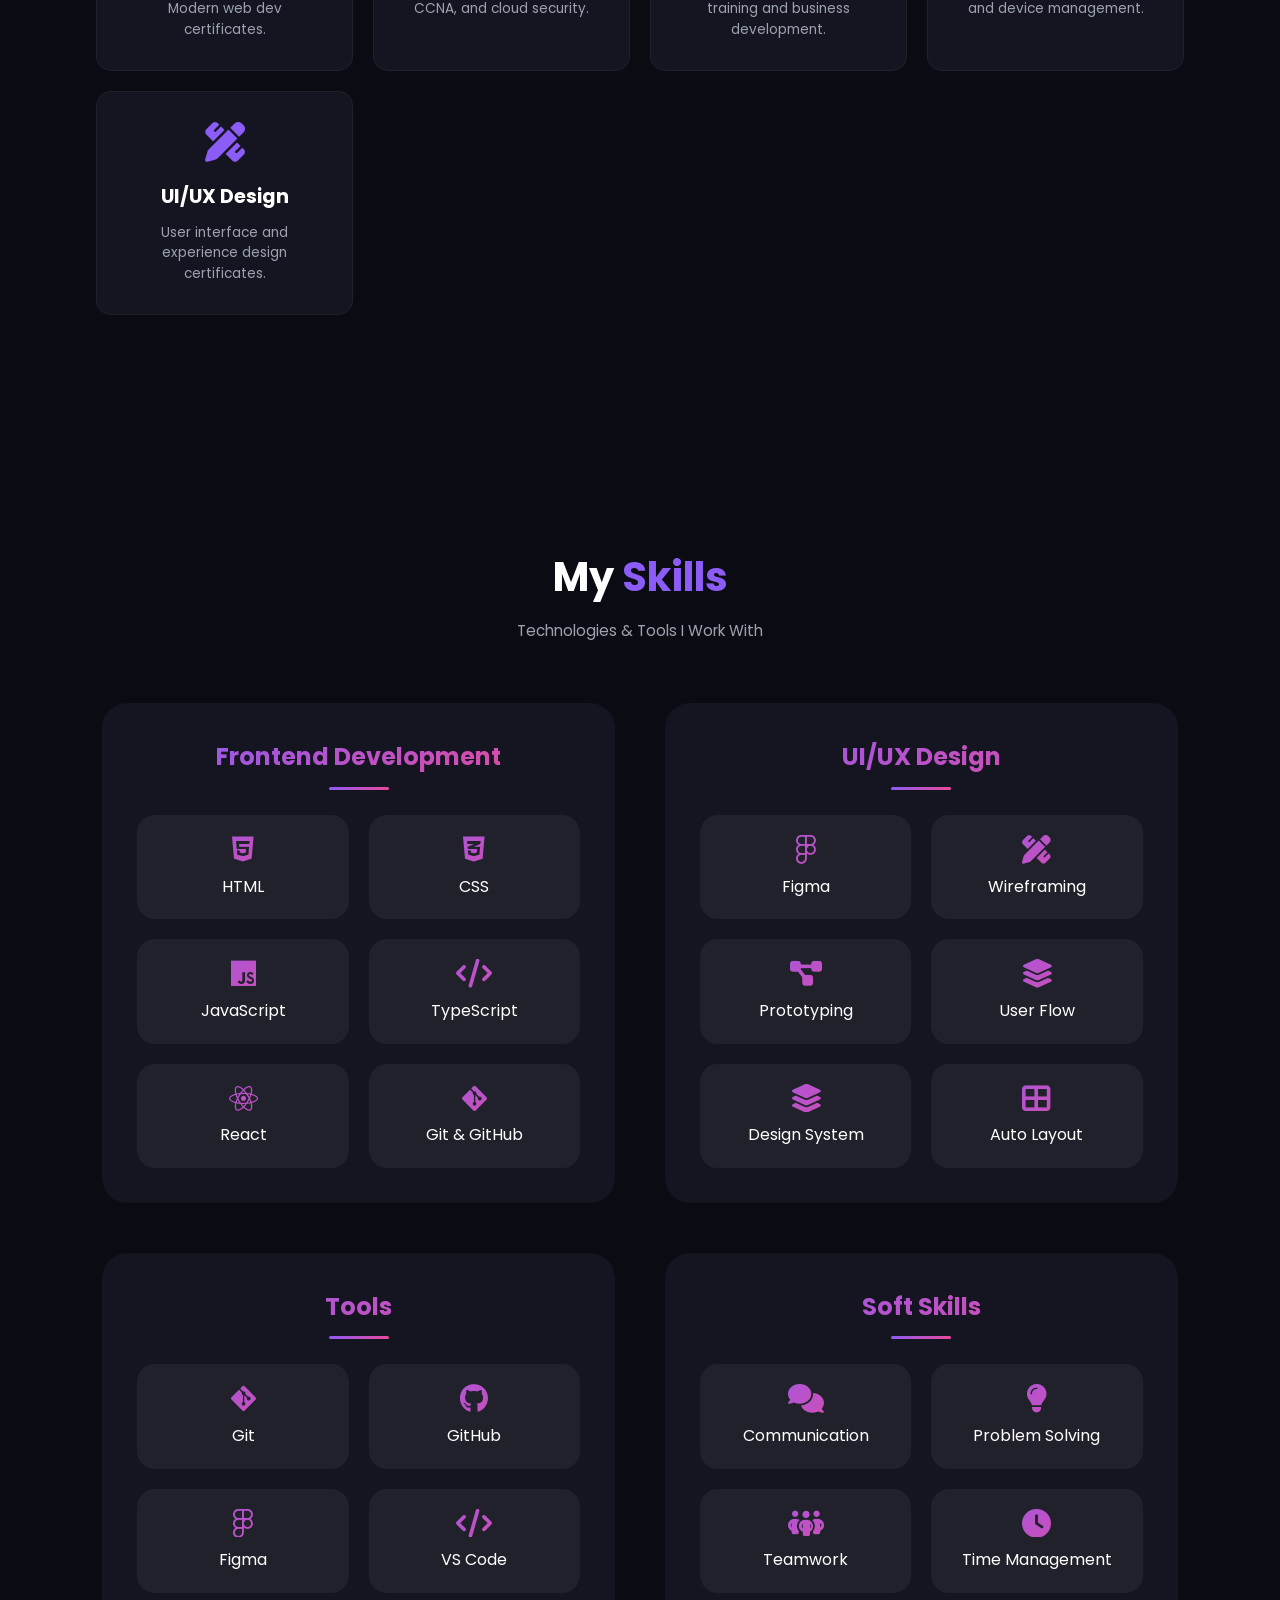
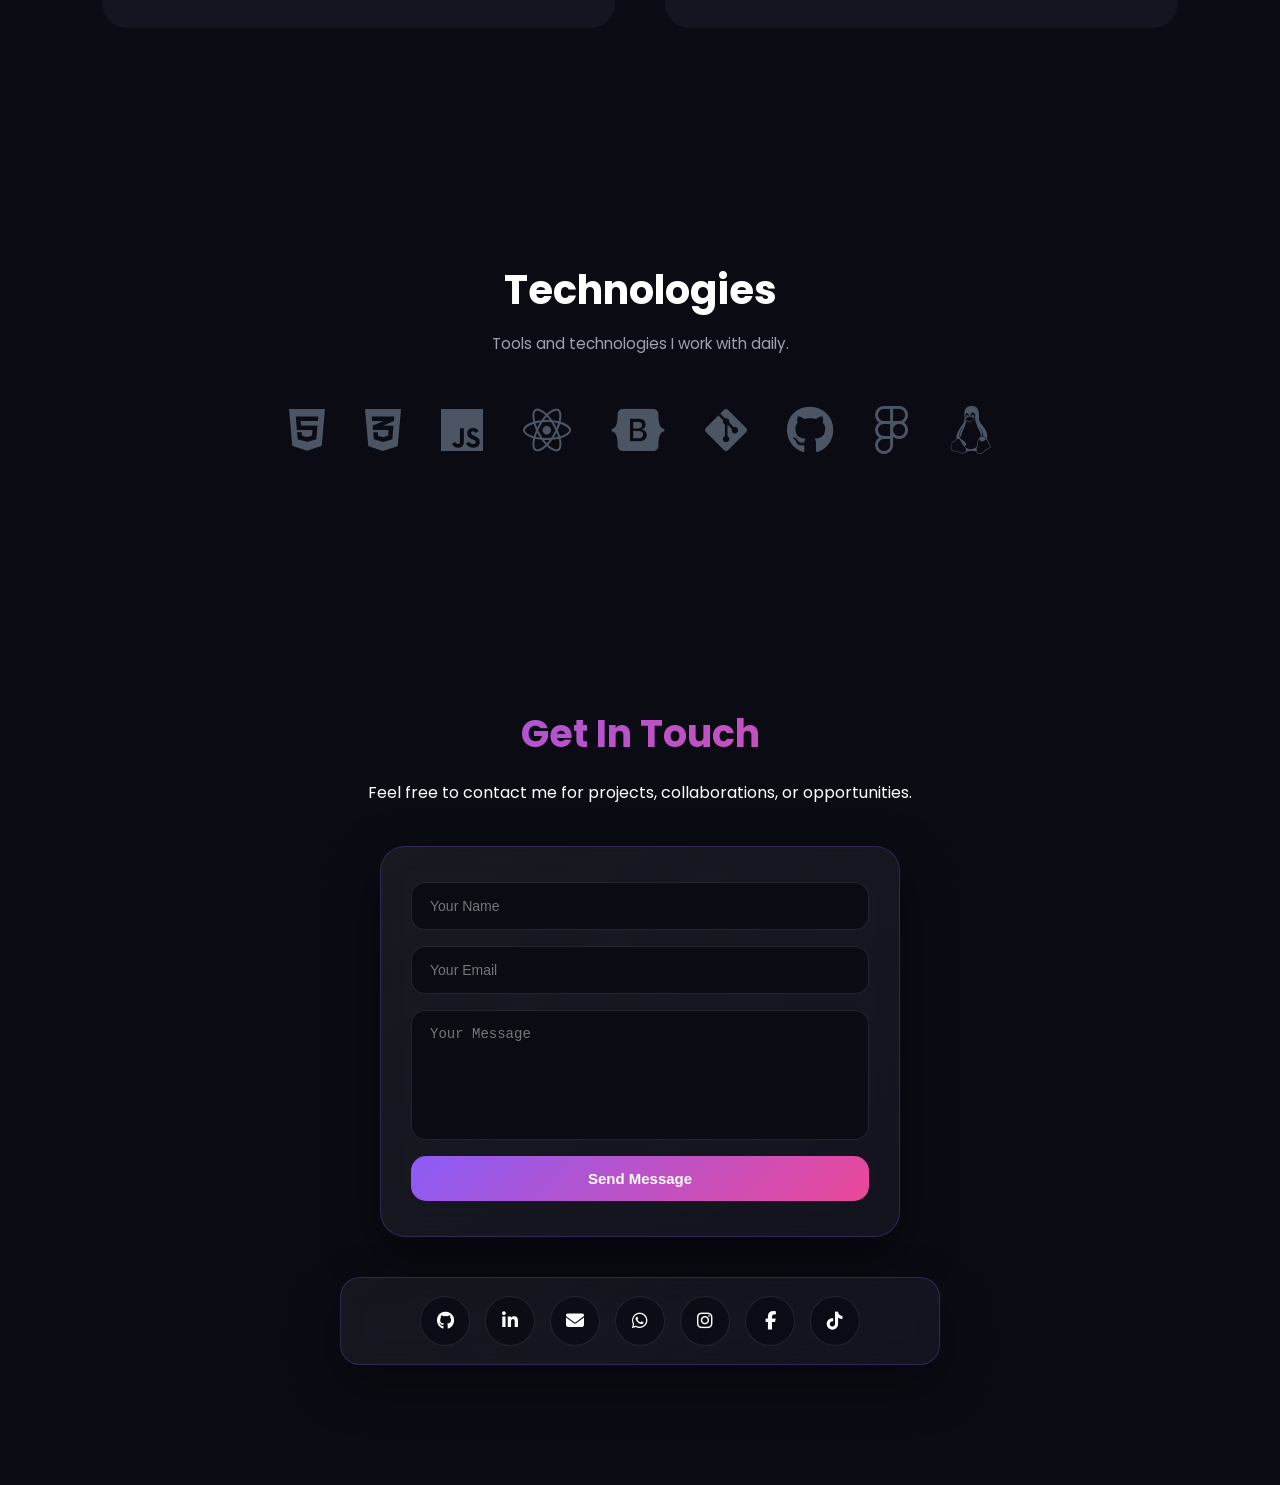
==== commit fba99601: "Update sks" ====
--- a/index.html
+++ b/index.html
@@ -3,7 +3,7 @@
 <head>
     <meta charset="UTF-8">
     <meta name="viewport" content="width=device-width, initial-scale=1.0">
-    <title>Remon's Cinematic Portfolio</title>
+    <title>Eng.Remon Fayk</title>
     <link rel="stylesheet" href="style.css">
     <link href="https://fonts.googleapis.com/css2?family=Poppins:wght@300;400;600;700&display=swap" rel="stylesheet">
     <link rel="stylesheet" href="https://cdnjs.cloudflare.com/ajax/libs/font-awesome/6.4.0/css/all.min.css">
@@ -37,7 +37,7 @@
         <div class="hero-content">
             <div class="hero-subtitle">WELCOME TO MY PORTFOLIO</div>
             <h1>Remon Fayk</h1>
-            <div class="hero-roles">Front-End Developer | Cybersecurity Enthusiast | UI/UX Designer</div>
+            <div class="hero-roles">Front-End Developer | UI/UX Designer | graphic designer </div>
             <p class="hero-desc">Passionate about crafting beautiful, performant web experiences and securing digital landscapes. I combine creative design thinking with solid engineering to build interfaces that users love.</p>
             <div class="hero-buttons">
                 <a href="img/cv.pdf" class="btn-cv">Download CV</a>
@@ -309,34 +309,36 @@
                 <div class="skill-card"><i class="fa-brands fa-css3-alt"></i> CSS</div>
                 <div class="skill-card"><i class="fa-brands fa-js"></i> JavaScript</div>
                 <div class="skill-card"><i class="fa-solid fa-code"></i> TypeScript</div>
-            </div>
-        </div>
-
-        <!-- Cybersecurity -->
-        <div class="skill-frame">
-            <h3>Cybersecurity</h3>
-            <div class="skills-grid">
-                <div class="skill-card"><i class="fa-solid fa-network-wired"></i> Networking</div>
-                <div class="skill-card"><i class="fa-solid fa-user-shield"></i> Ethical Hacking</div>
-                <div class="skill-card"><i class="fa-solid fa-shield-halved"></i> SIEM</div>
-                <div class="skill-card"><i class="fa-solid fa-cloud"></i> Cloud Security</div>
-            </div>
-        </div>
-
-        <!-- Tools -->
+                <div class="skill-card"><i class="fa-brands fa-react"></i> React</div>
+                <div class="skill-card"><i class="fa-brands fa-git-alt"></i> Git & GitHub</div>
+            </div>
+        </div>
+
+<!-- UI/UX Design -->
+<div class="skill-frame">
+    <h3>UI/UX Design</h3>
+    <div class="skills-grid">
+        <div class="skill-card"><i class="fa-brands fa-figma"></i> Figma</div>
+        <div class="skill-card"><i class="fa-solid fa-pen-ruler"></i> Wireframing</div>
+        <div class="skill-card"><i class="fa-solid fa-diagram-project"></i> Prototyping</div>
+        <div class="skill-card"><i class="fa-solid fa-layer-group"></i> User Flow</div>
+        <div class="skill-card"><i class="fa-solid fa-layer-group"></i> Design System</div>
+        <div class="skill-card"><i class="fa-solid fa-table-cells-large"></i> Auto Layout</div>
+    </div>
+</div>
+
         <!-- Tools -->
 <div class="skill-frame">
     <h3>Tools</h3>
     <div class="skills-grid">
         <div class="skill-card"><i class="fa-brands fa-git-alt"></i> Git</div>
         <div class="skill-card"><i class="fa-brands fa-github"></i> GitHub</div>
-        <div class="skill-card"><i class="fa-brands fa-linux"></i> Linux</div>
+        <div class="skill-card"><i class="fa-brands fa-figma"></i> Figma</div>
         <div class="skill-card"><i class="fa-solid fa-code"></i> VS Code</div>
     </div>
 </div>
 
 
-        <!-- Soft Skills -->
         <!-- Soft Skills -->
 <div class="skill-frame">
     <h3>Soft Skills</h3>
@@ -366,8 +368,10 @@
             <i class="fab fa-bootstrap"></i>
             <i class="fab fa-git-alt"></i>
             <i class="fab fa-github"></i>
-            <i class="fab fa-linux"></i>
             <i class="fab fa-figma"></i>
+            <i class="fab fa-linux" title="Linux"></i>
+            
+            
         </div>
     </section>
 
--- a/style.css
+++ b/style.css
@@ -1360,4 +1360,39 @@
     box-shadow:
     0 0 20px rgba(236,72,153,.5);
 
+}
+
+
+
+@media(max-width:768px){
+
+    .hero{
+        min-height:100vh;
+        height:auto;
+        padding:100px 20px 50px;
+    }
+
+    .hero h1{
+        font-size:2.3rem;
+    }
+
+    .hero-graphic{
+        display:block;
+        width:280px;
+        height:280px;
+        margin:30px auto;
+    }
+
+    .container{
+        width:92%;
+    }
+
+    .skills-grid{
+        grid-template-columns:1fr;
+    }
+
+    #contact form{
+        padding:25px 15px;
+    }
+
 }
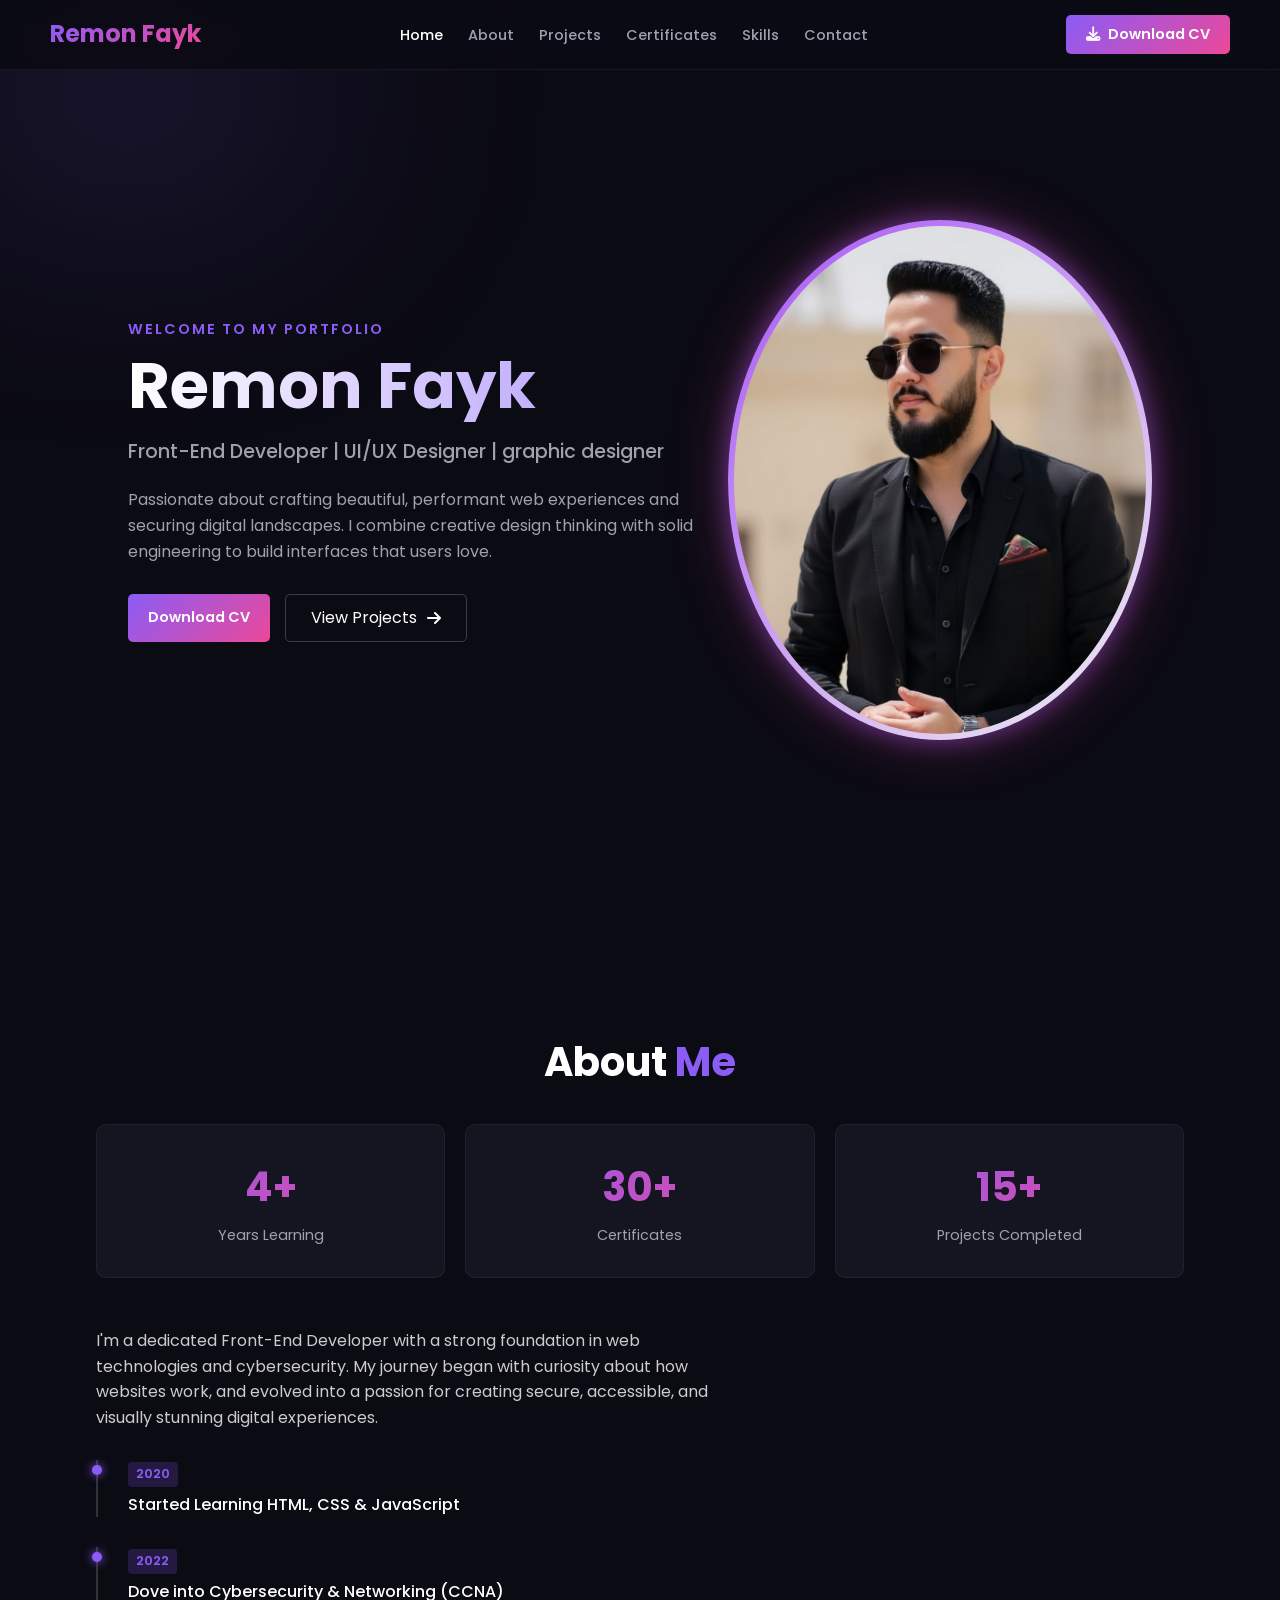
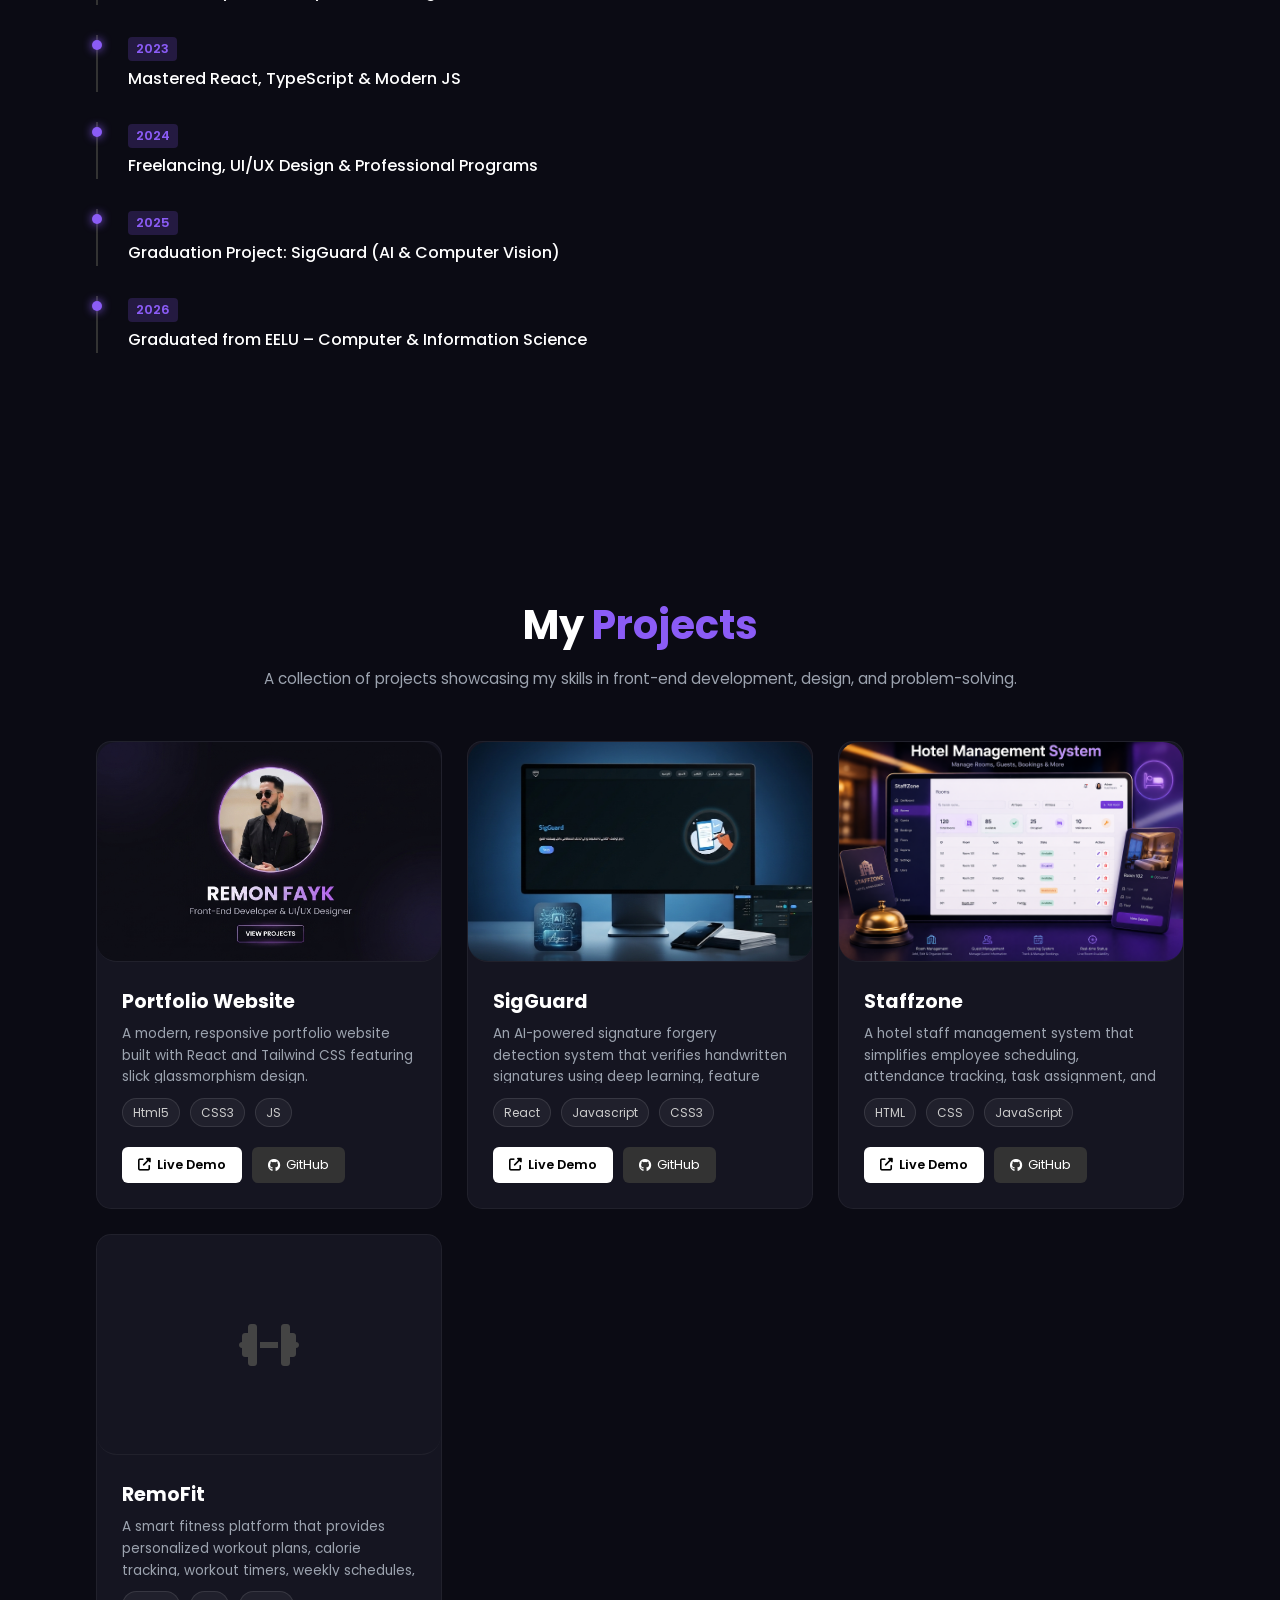
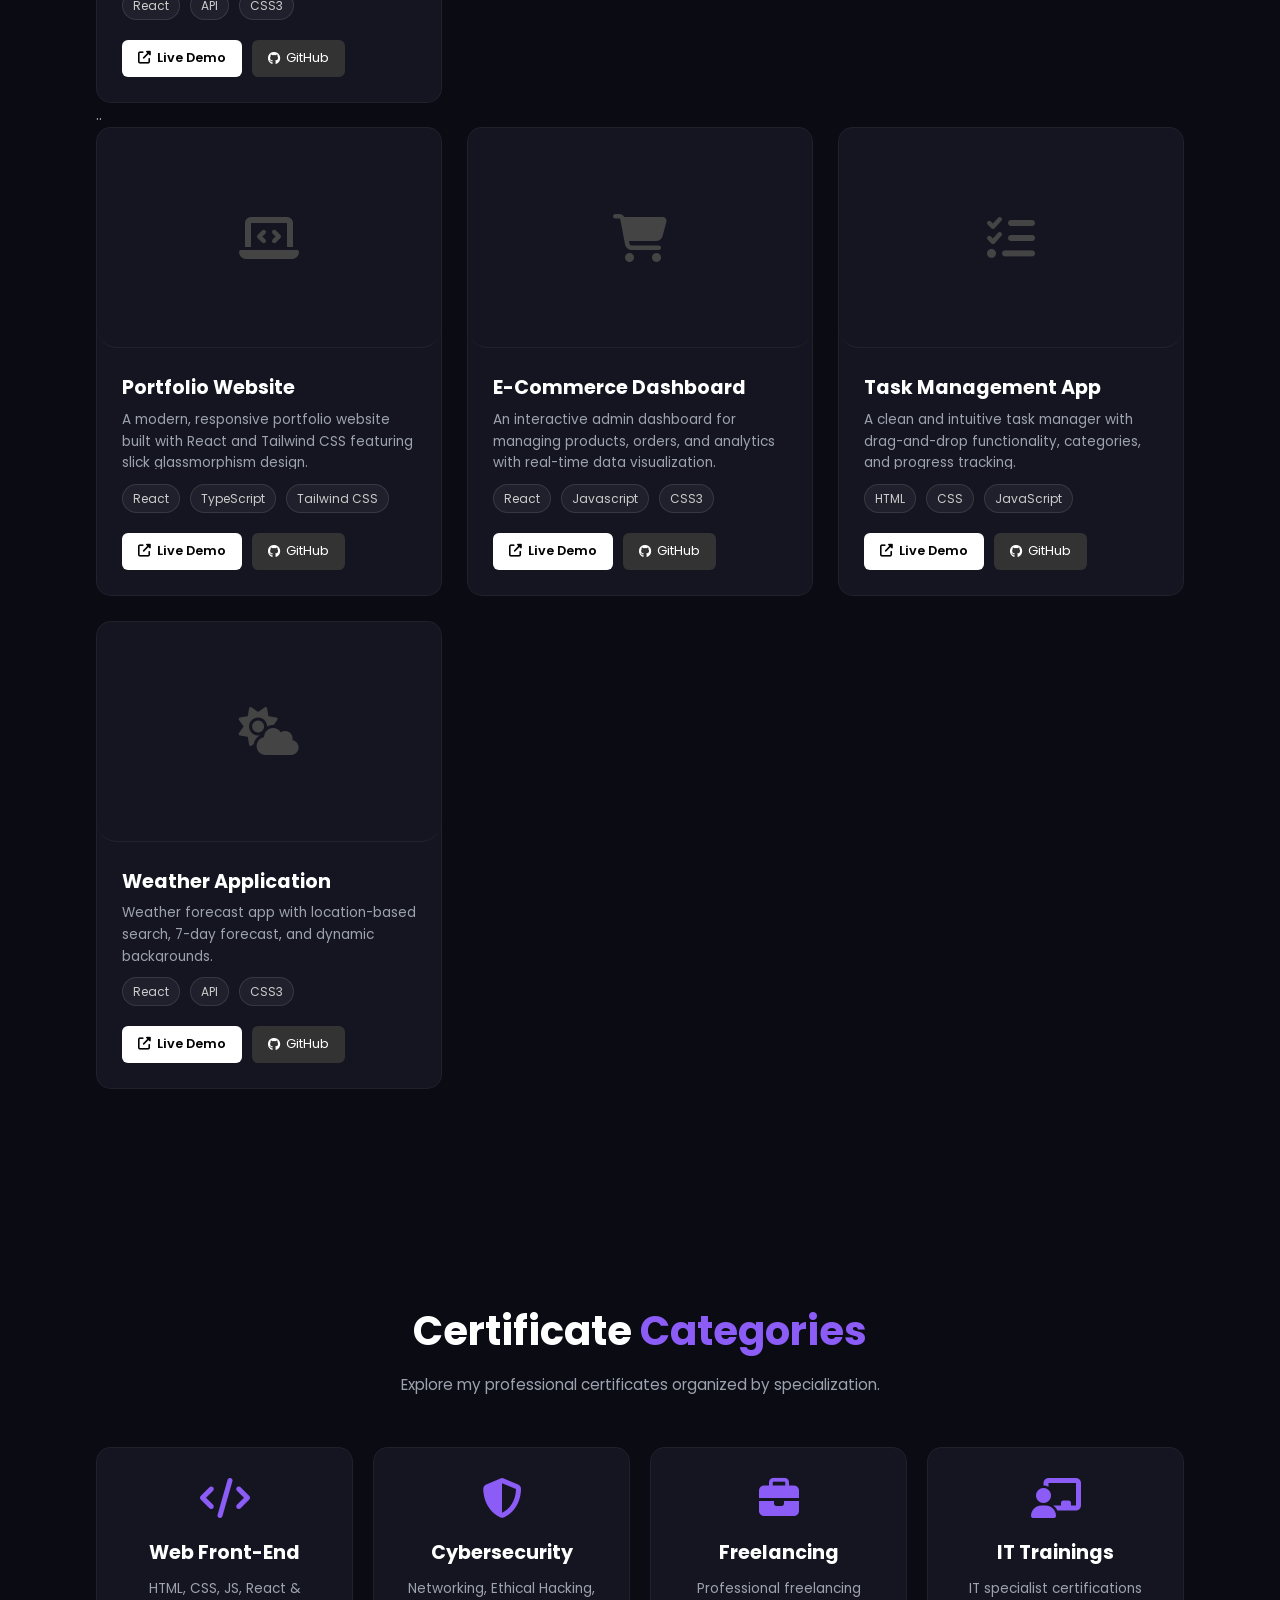
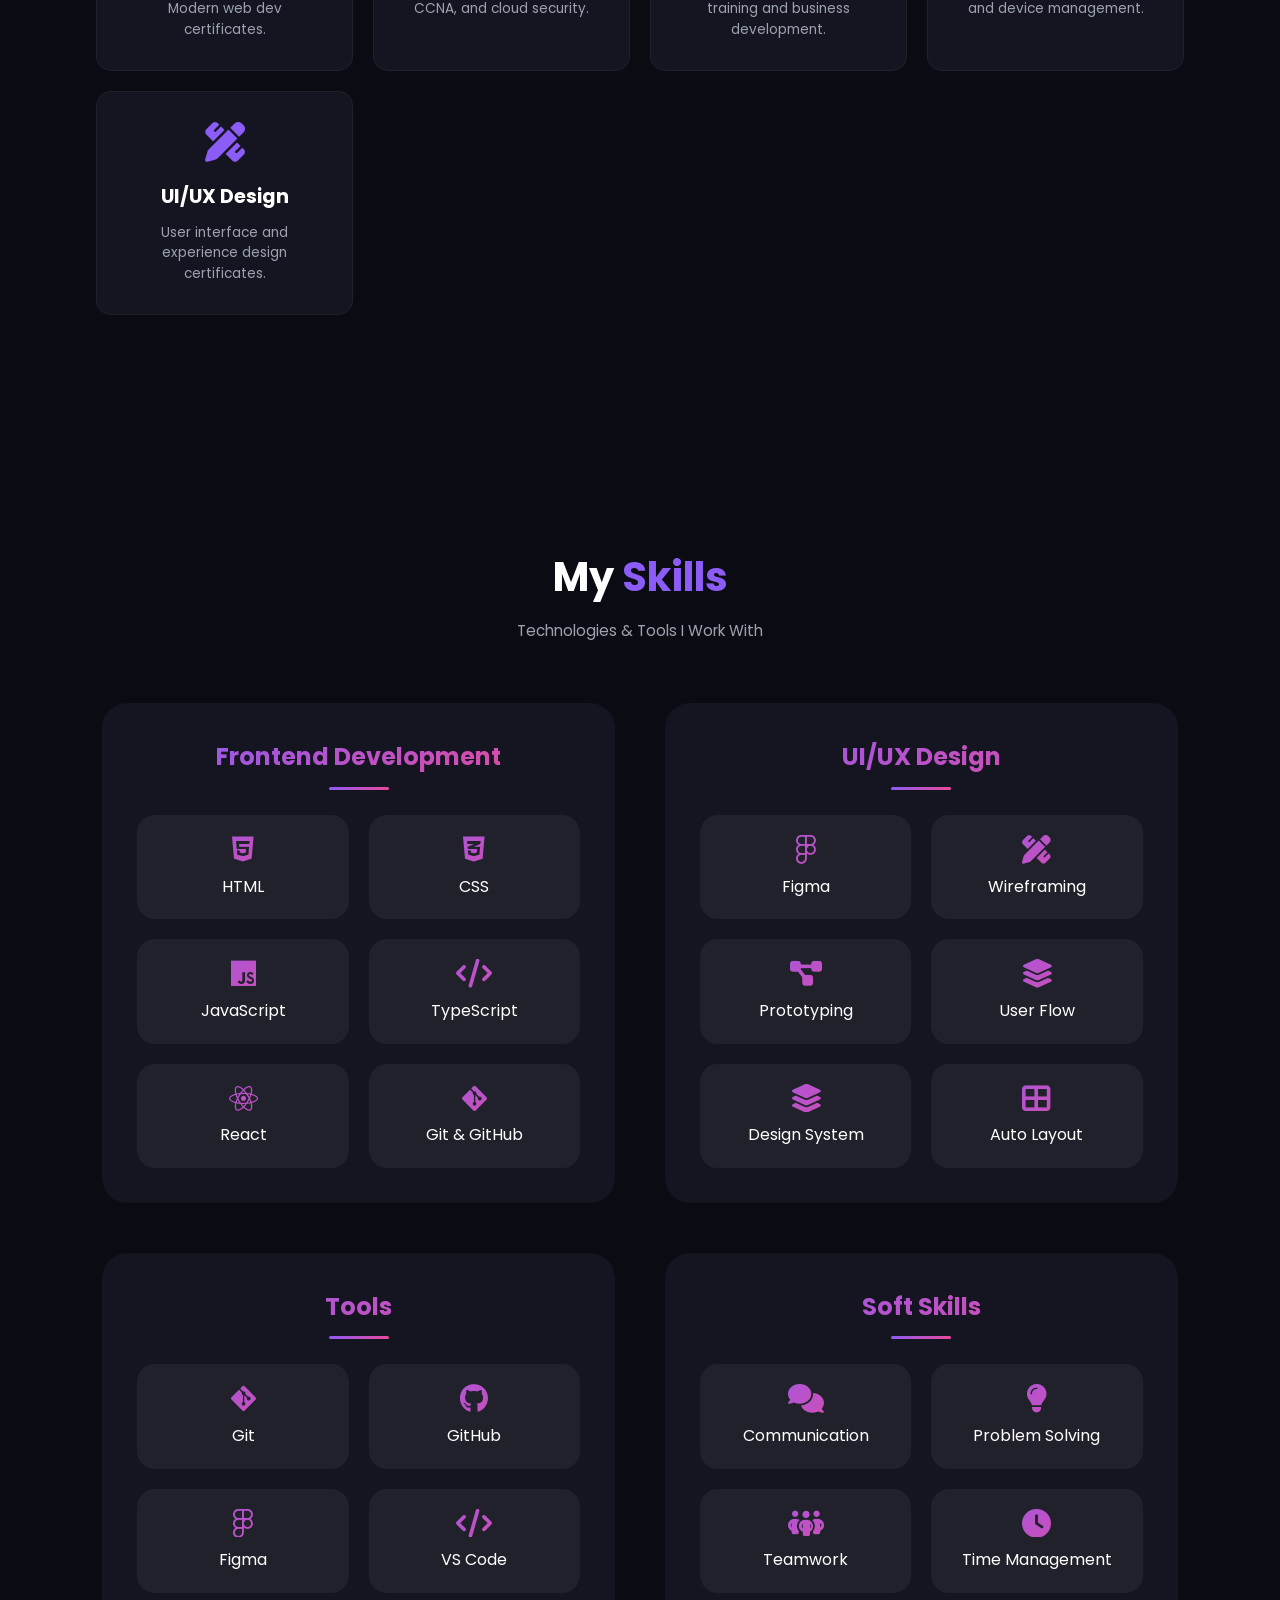
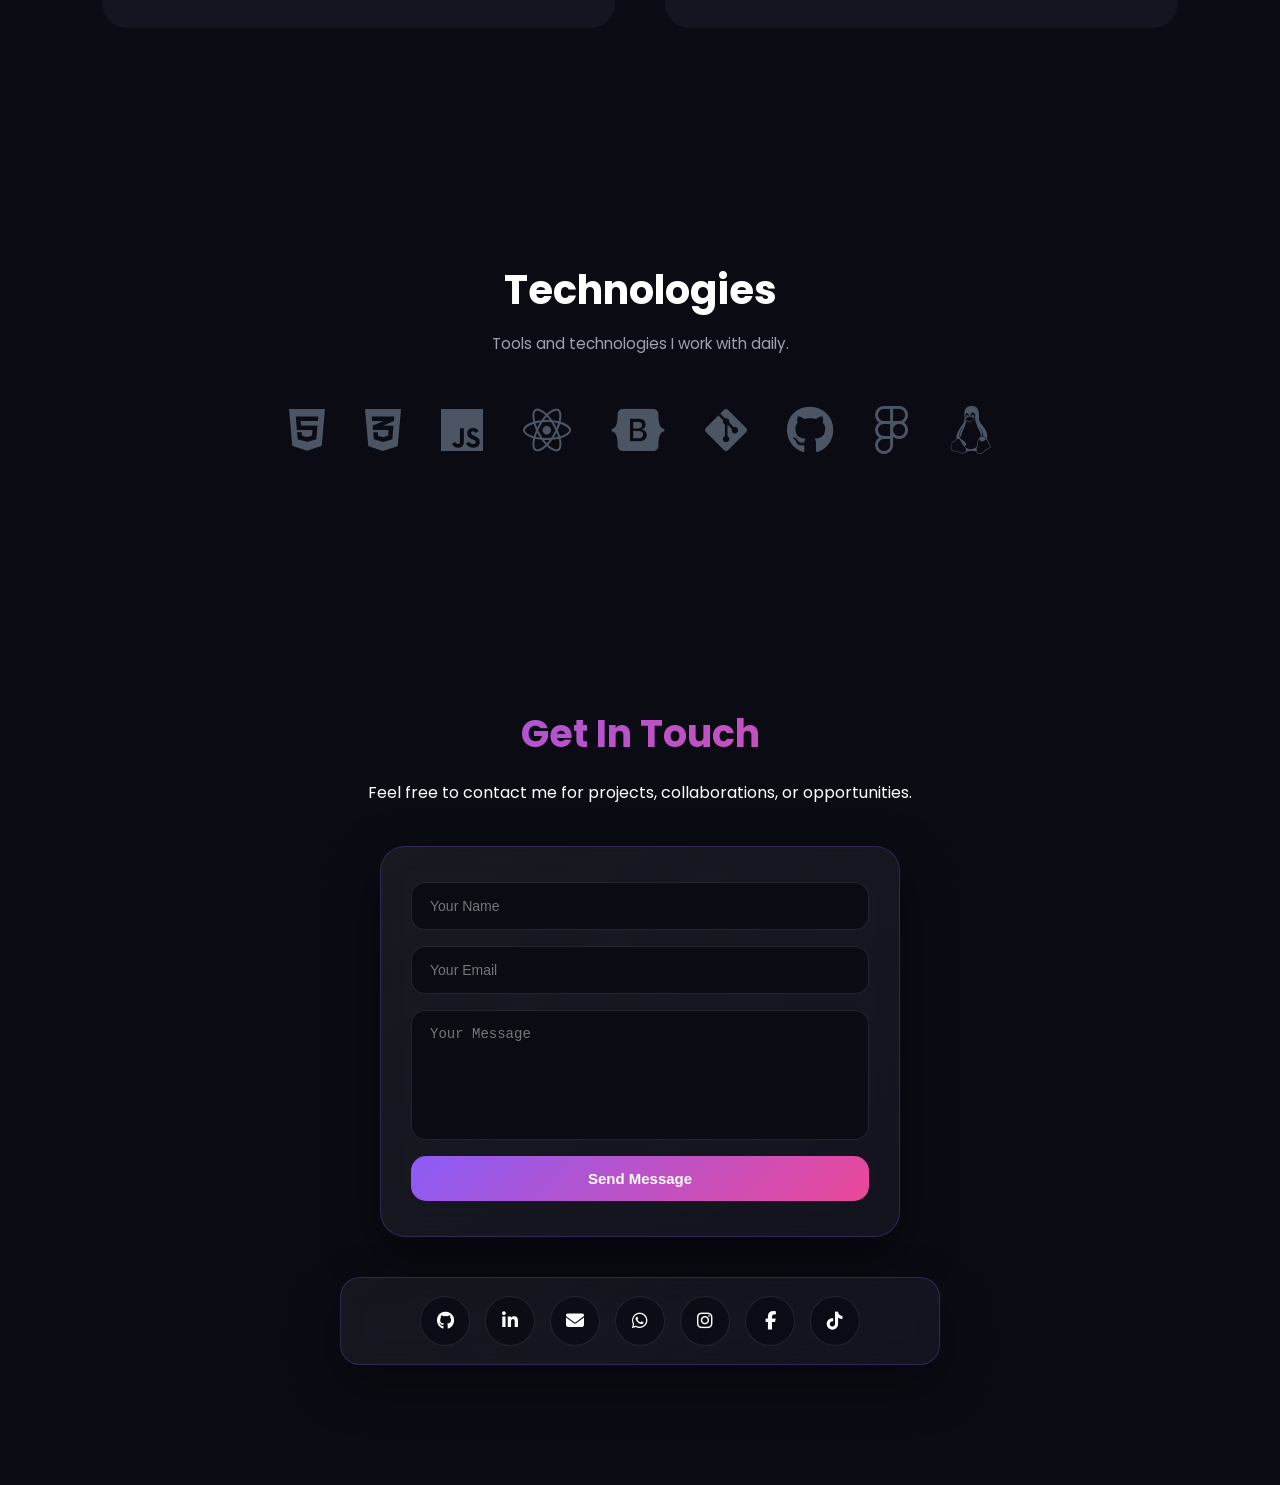
==== commit c1ea0b0c: "Update staff" ====
--- a/index.html
+++ b/index.html
@@ -147,7 +147,7 @@
                 </div>
             </div>
             <div class="project-card">
-                <div class="project-img"><i class="fas fa-users"></i></div>
+                <div class="project-img"> <img src="img/Staff.png" alt="Project Image"></div>
                 <div class="project-content">
                     <h3>Staffzone</h3>
                     <p>A hotel staff management system that simplifies employee scheduling, attendance tracking, task assignment, and workforce management through a modern and intuitive interface.</p>
@@ -157,8 +157,8 @@
                         <span class="tag">JavaScript</span>
                     </div>
                     <div class="project-links">
-                        <a href="#" class="btn-sm btn-live"><i class="fas fa-external-link-alt"></i> Live Demo</a>
-                        <a href="#" class="btn-sm btn-github"><i class="fab fa-github"></i> GitHub</a>
+                        <a href="https://tech-tronic.github.io/StaffZoneFE/" class="btn-sm btn-live"><i class="fas fa-external-link-alt"></i> Live Demo</a>
+                        <a href="https://github.com/Tech-Tronic/StaffZoneFE" class="btn-sm btn-github"><i class="fab fa-github"></i> GitHub</a>
                     </div>
                 </div>
             </div>
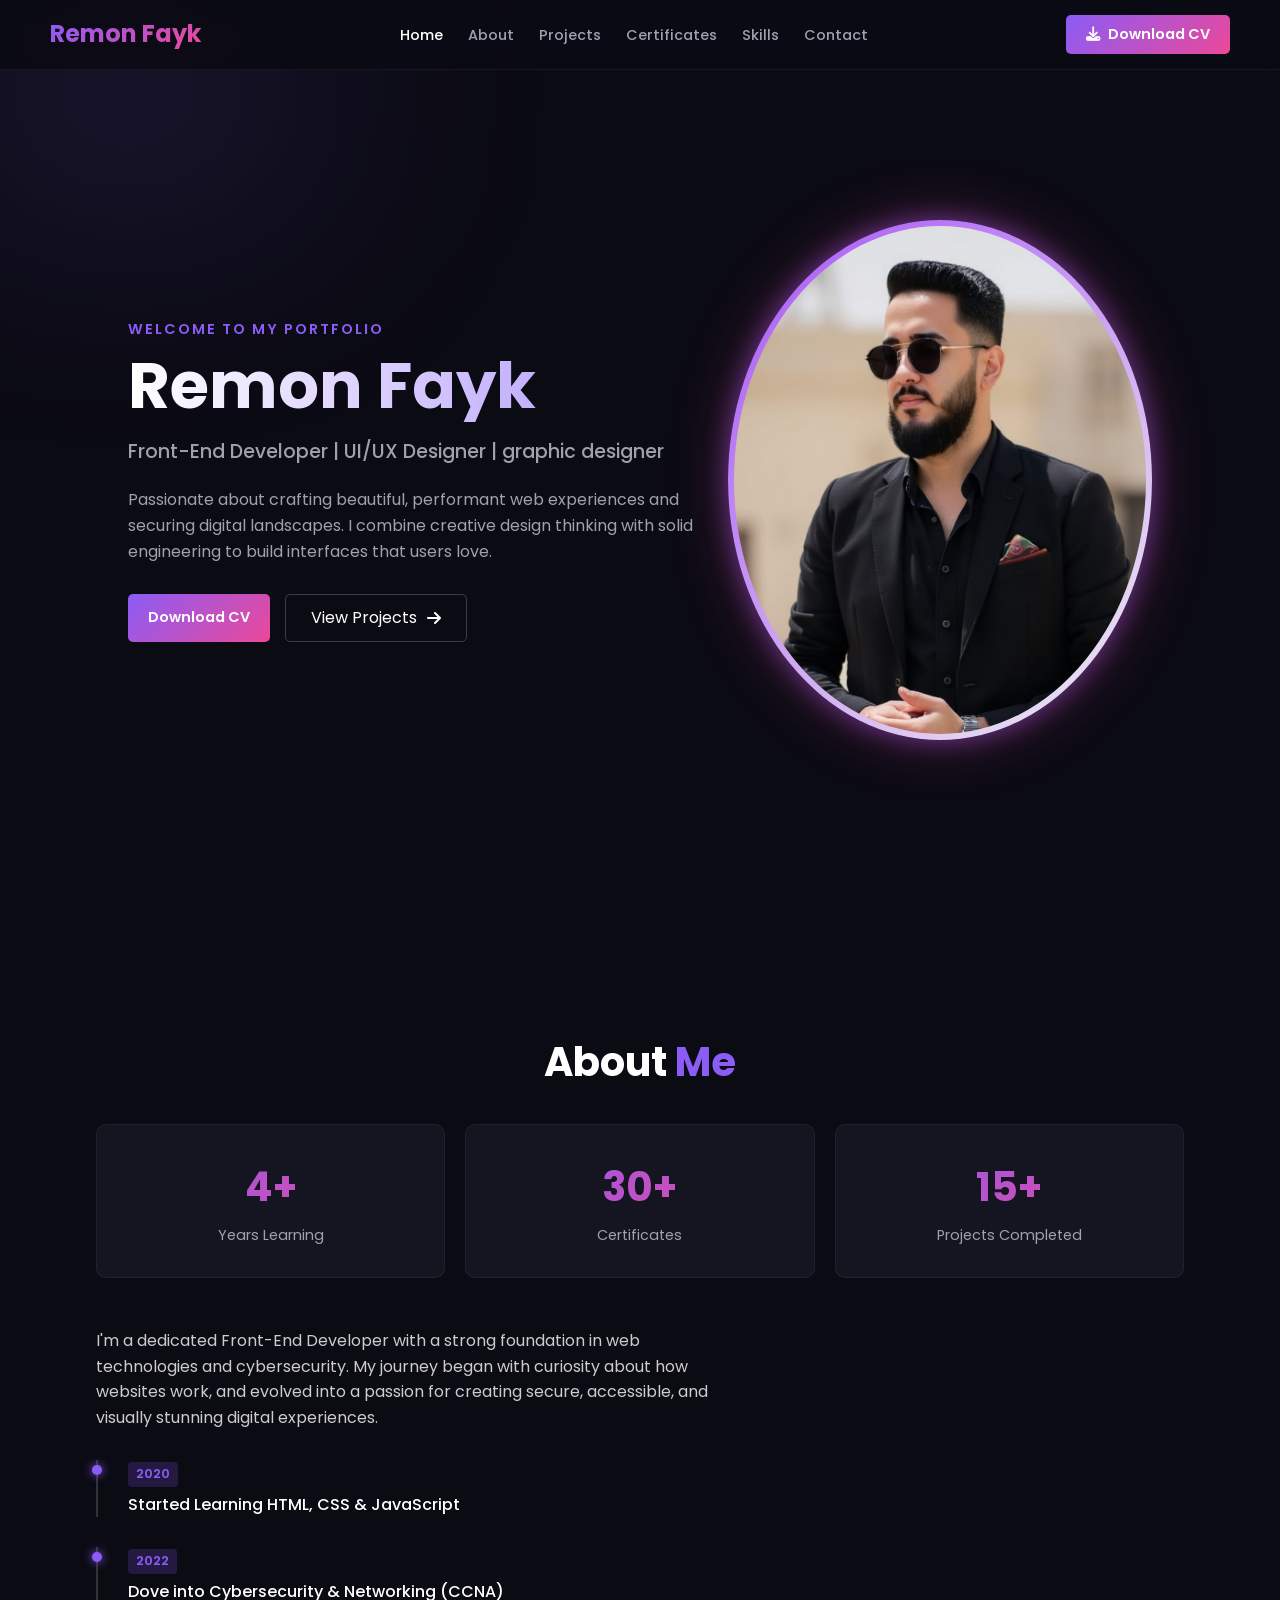
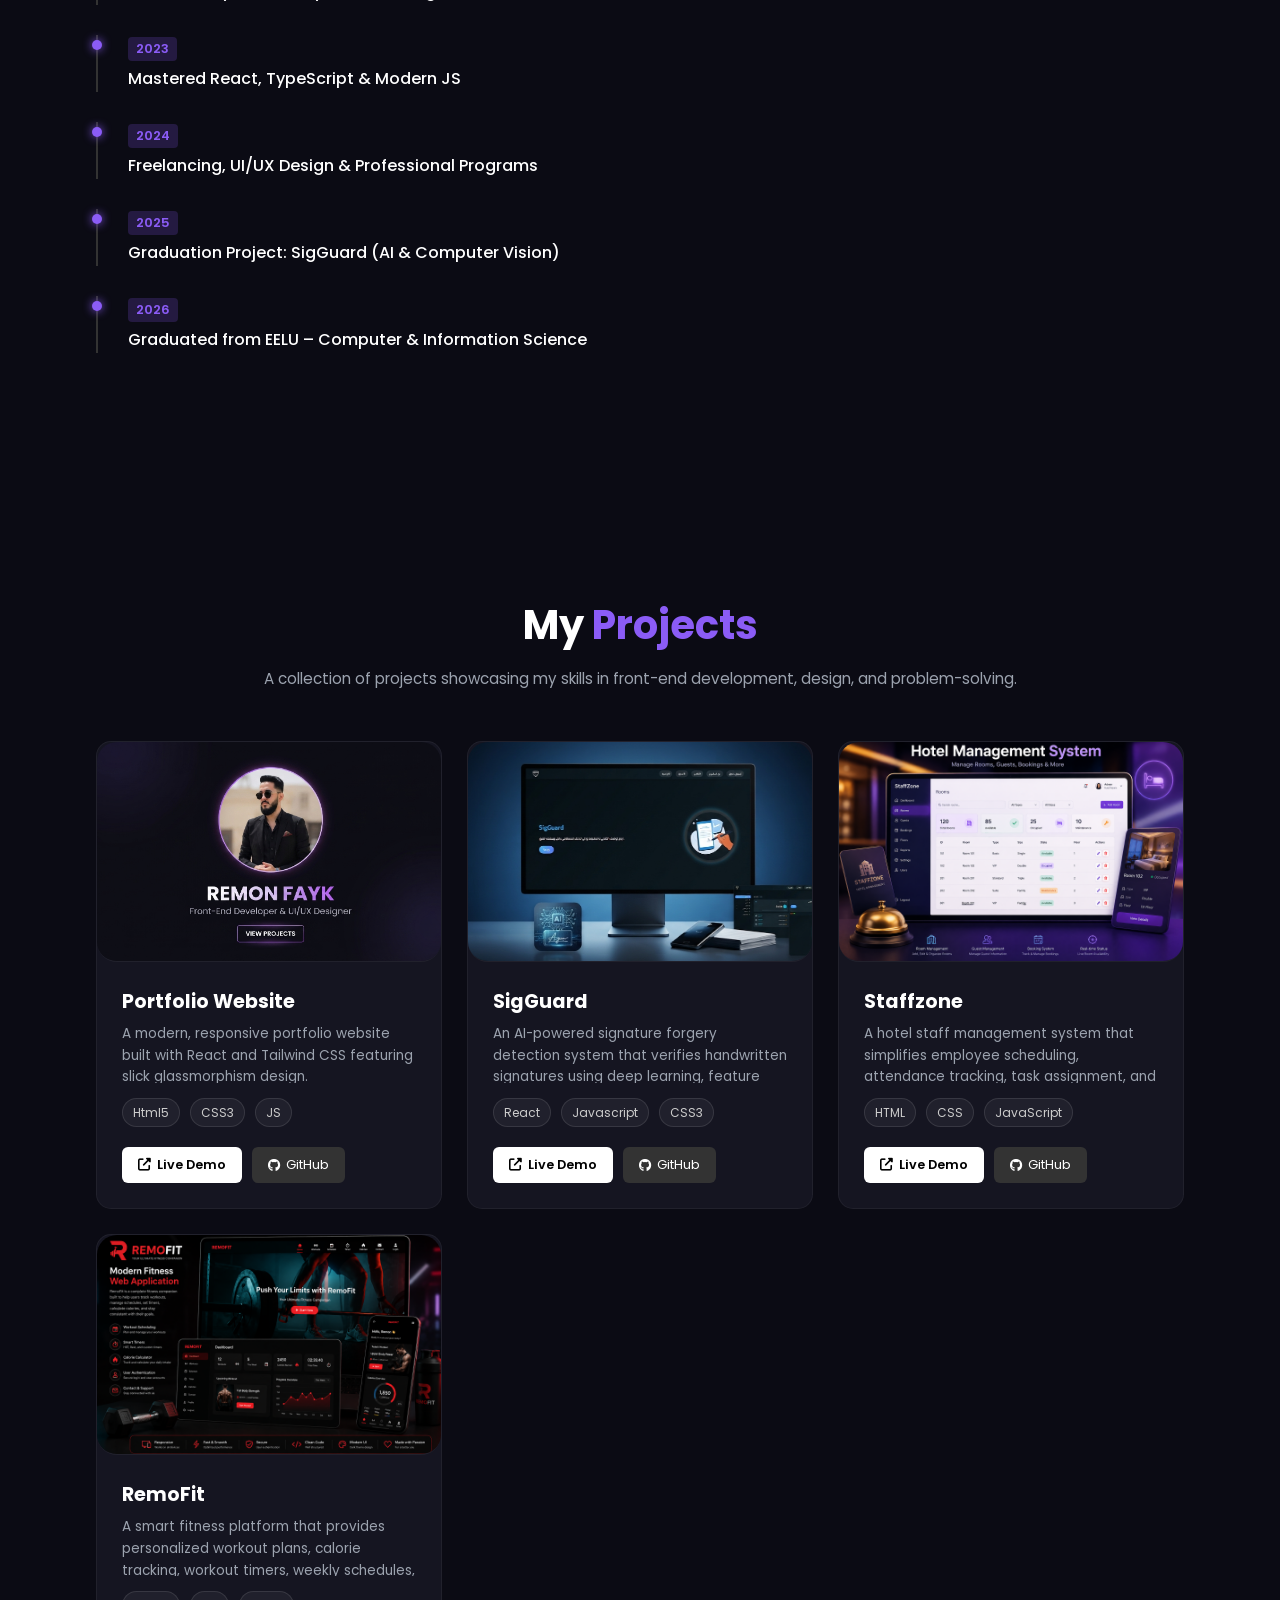
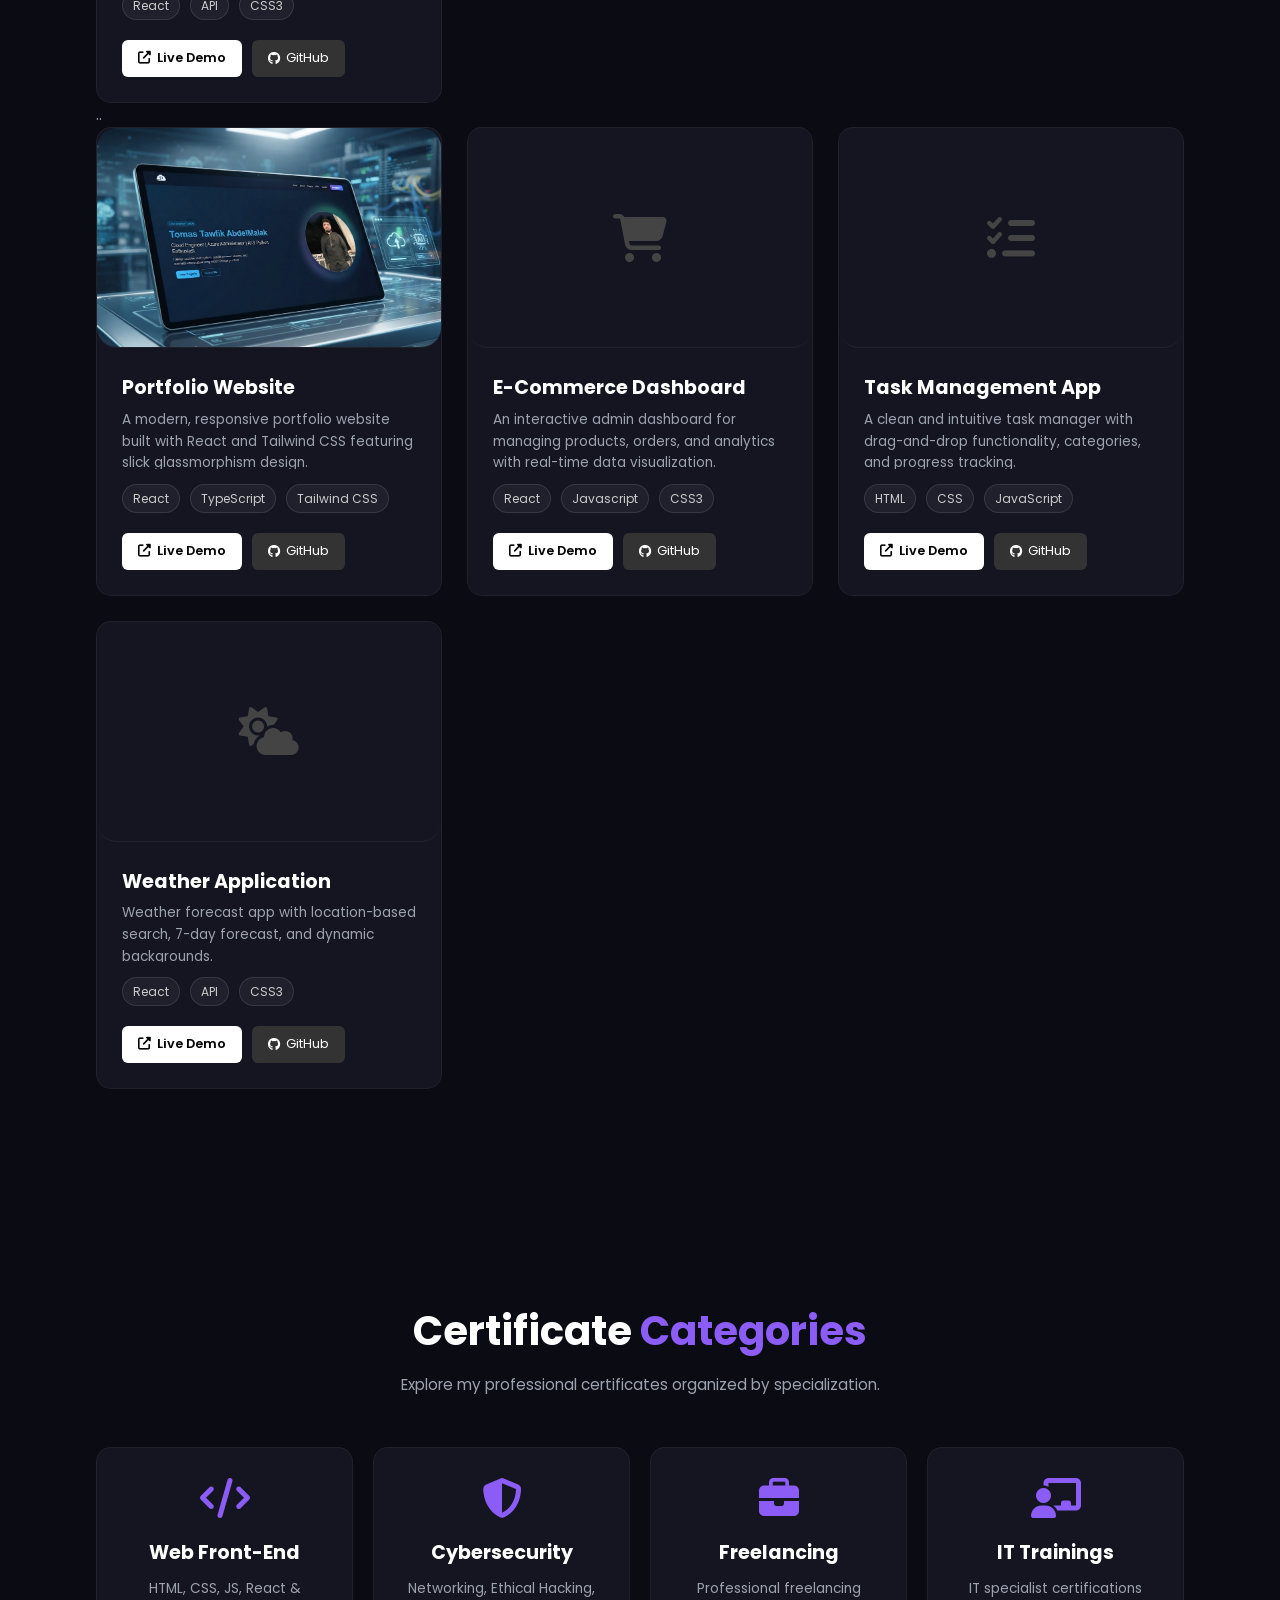
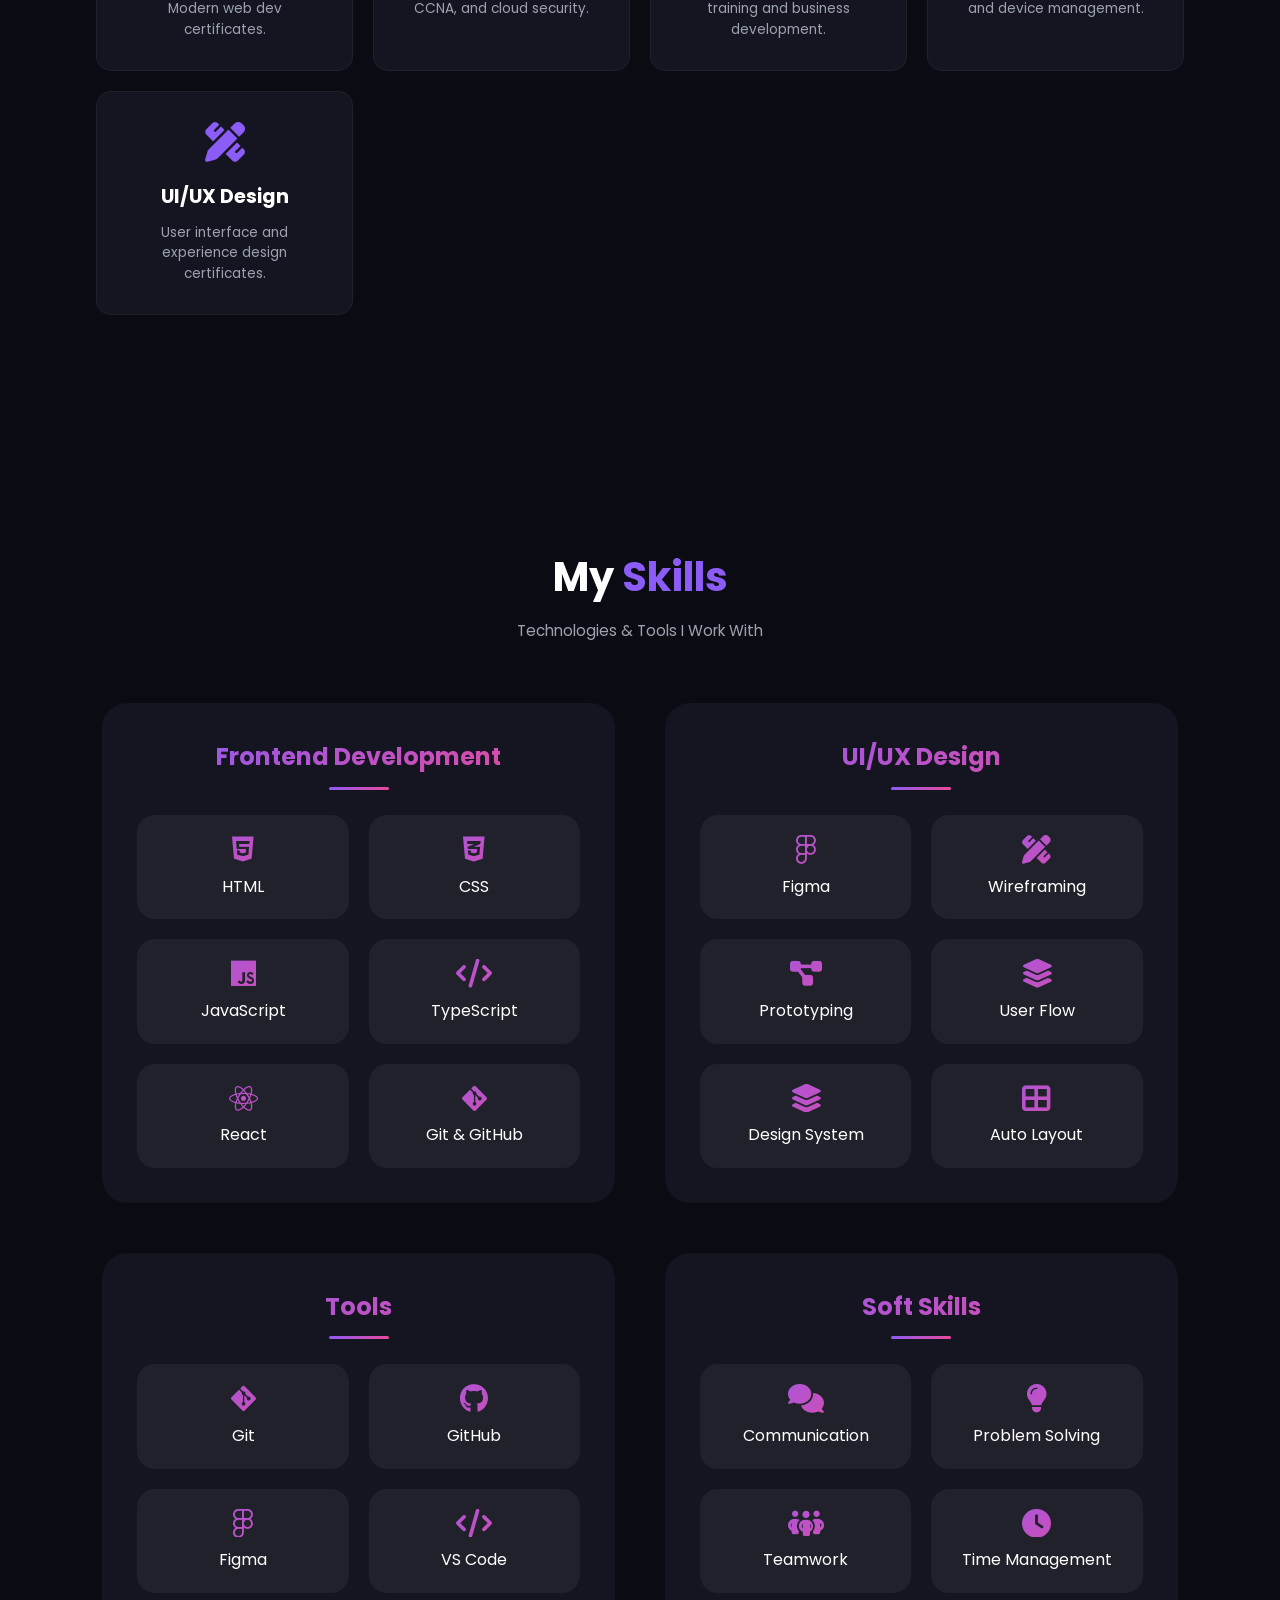
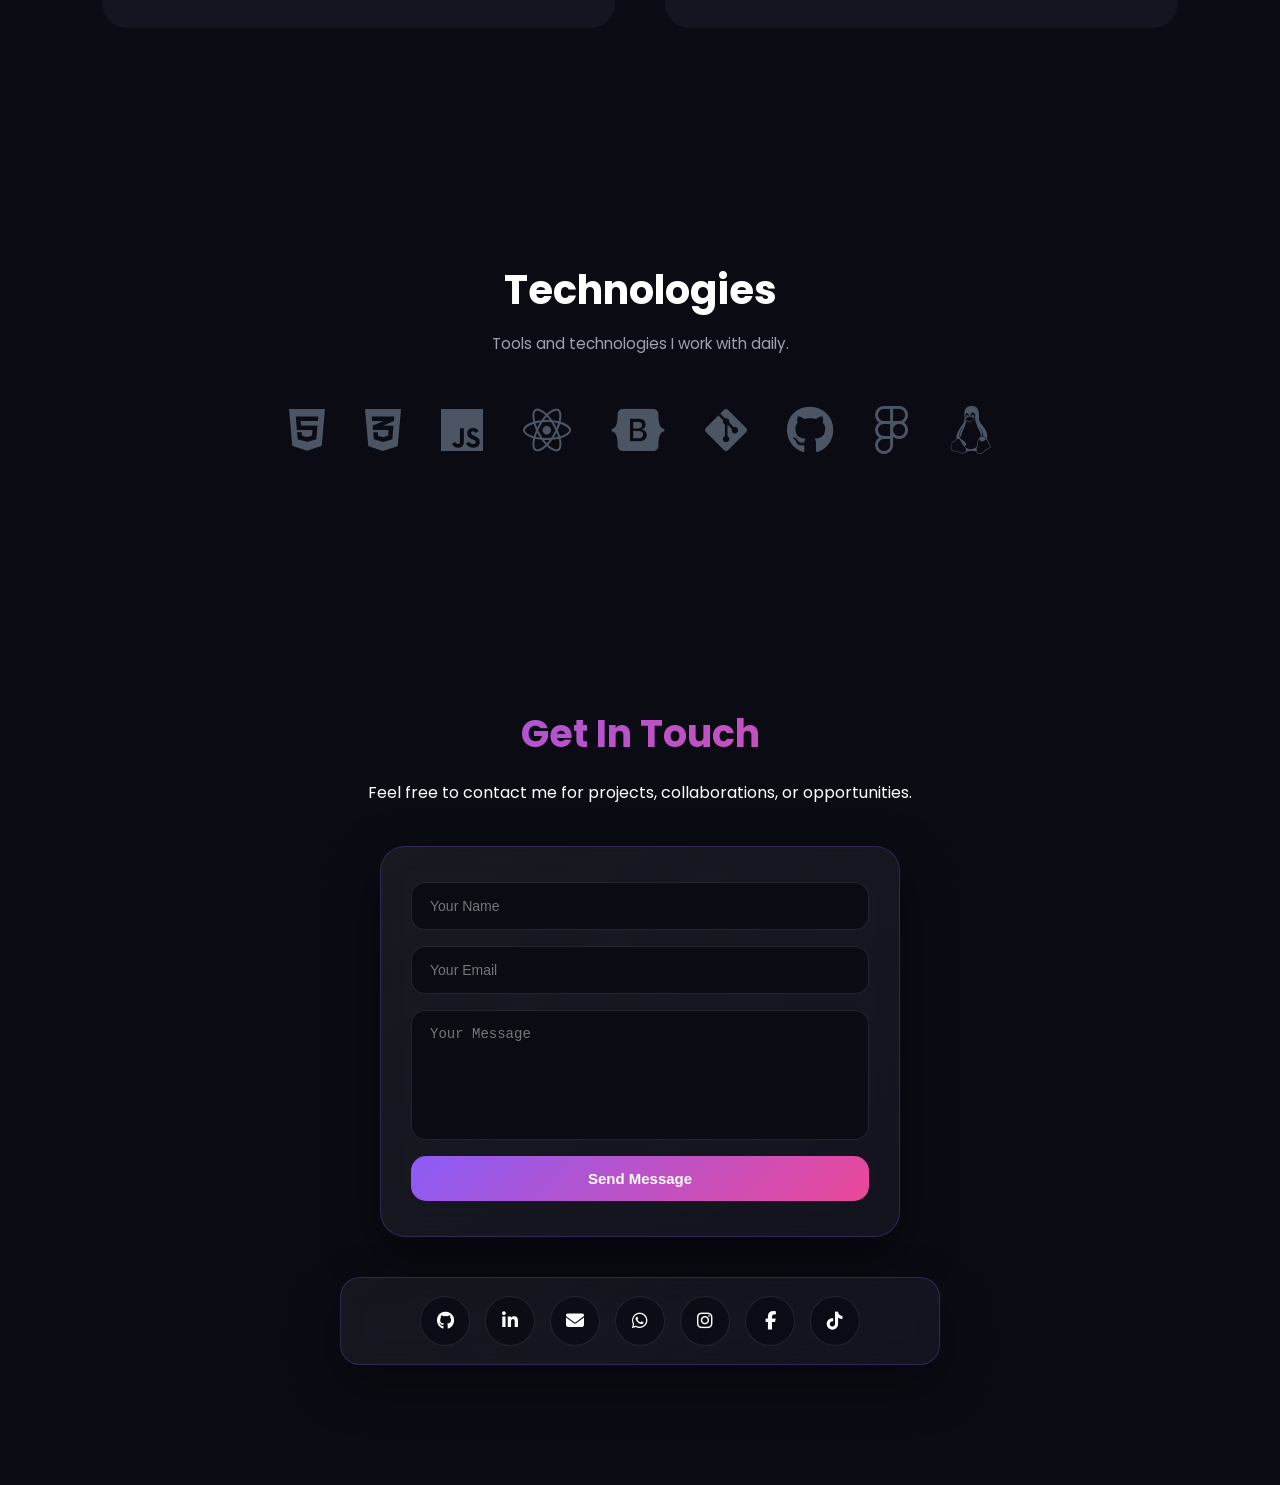
==== commit 8c186458: "Update Fi" ====
--- a/index.html
+++ b/index.html
@@ -163,7 +163,7 @@
                 </div>
             </div>
             <div class="project-card">
-                <div class="project-img"><i class="fas fa-dumbbell"></i></div>
+                <div class="project-img"> <img src="img/RemoFit.png" alt="Project Image"></div>
                 <div class="project-content">
                     <h3>RemoFit</h3>
                     <p>A smart fitness platform that provides personalized workout plans, calorie tracking, workout timers, weekly schedules, and step-by-step exercise guidance for a healthier lifestyle..</p>
@@ -188,7 +188,7 @@
         </div>
         <div class="projects-grid">
             <div class="project-card">
-                <div class="project-img"><i class="fas fa-laptop-code"></i></div>
+                <div class="project-img"> <img src="img/TT.png" alt="Project Image"></div>
                 <div class="project-content">
                     <h3>Portfolio Website</h3>
                     <p>A modern, responsive portfolio website built with React and Tailwind CSS featuring slick glassmorphism design.</p>
